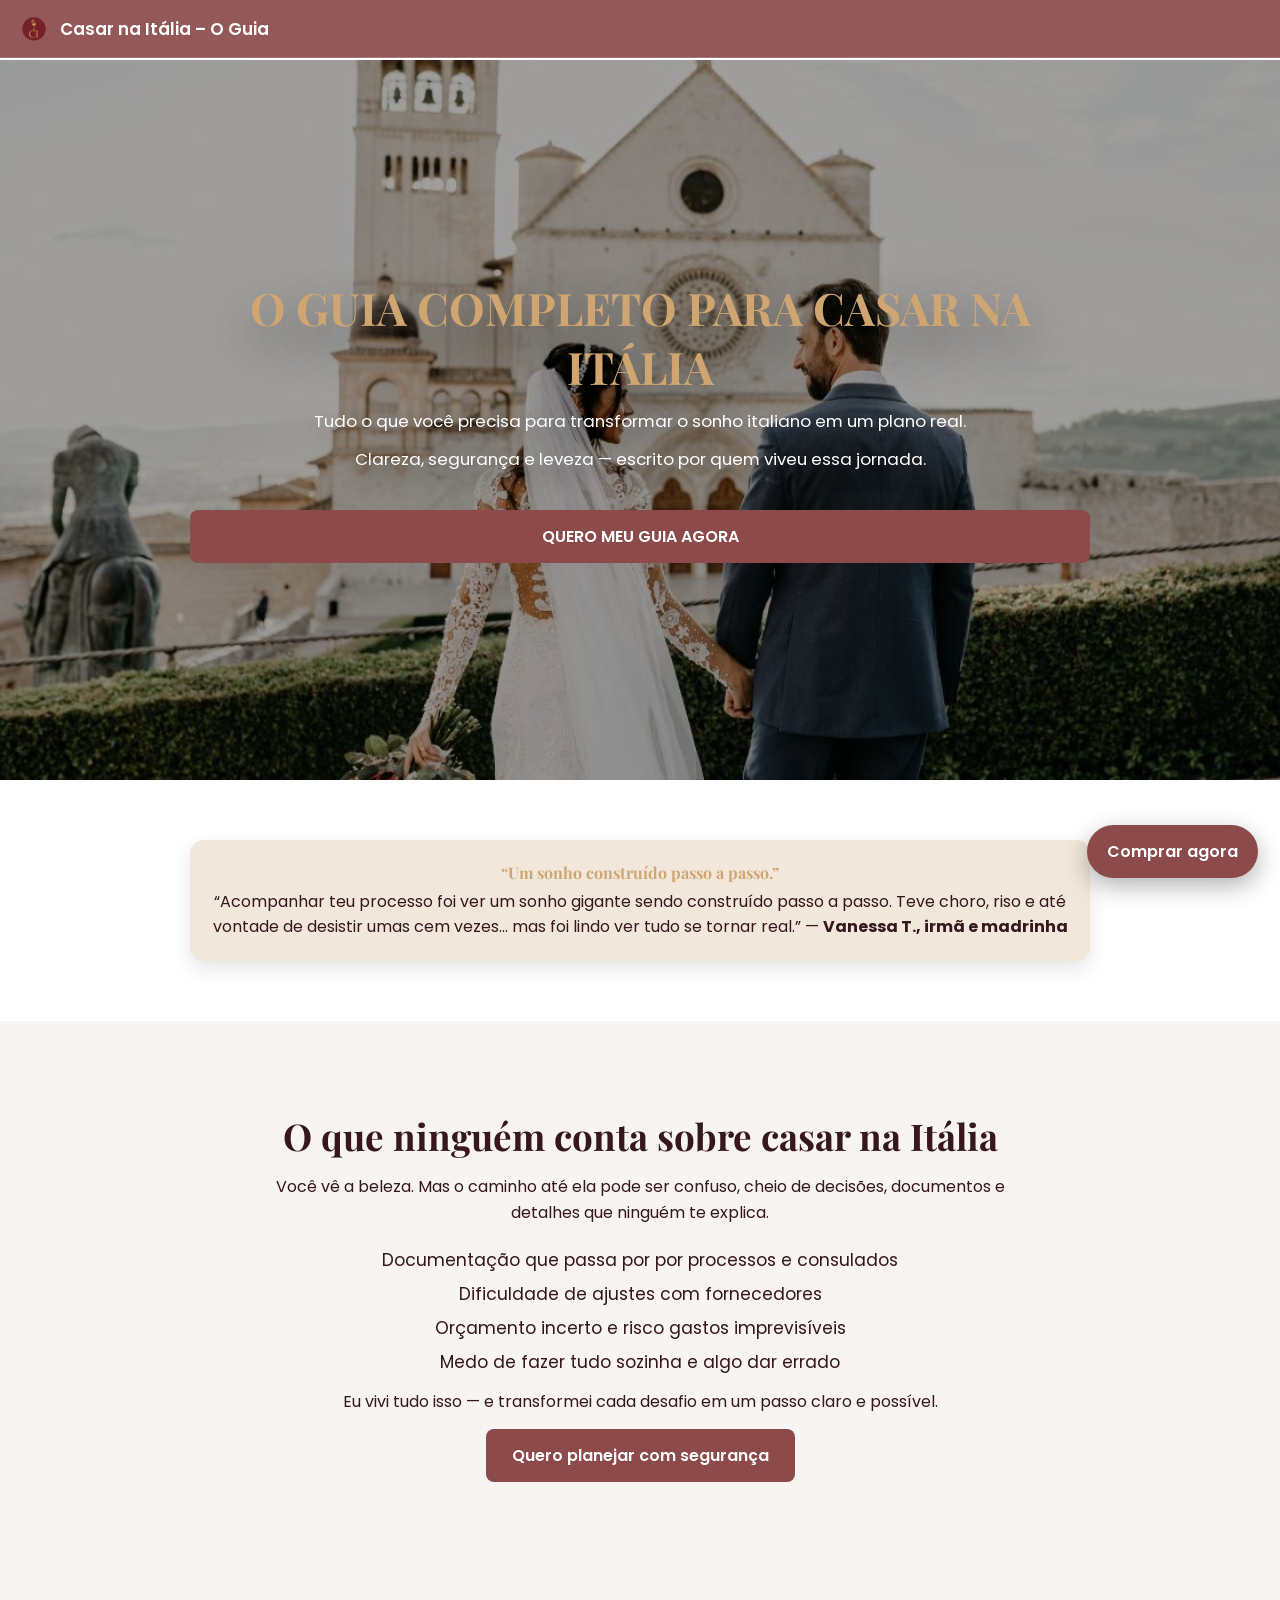
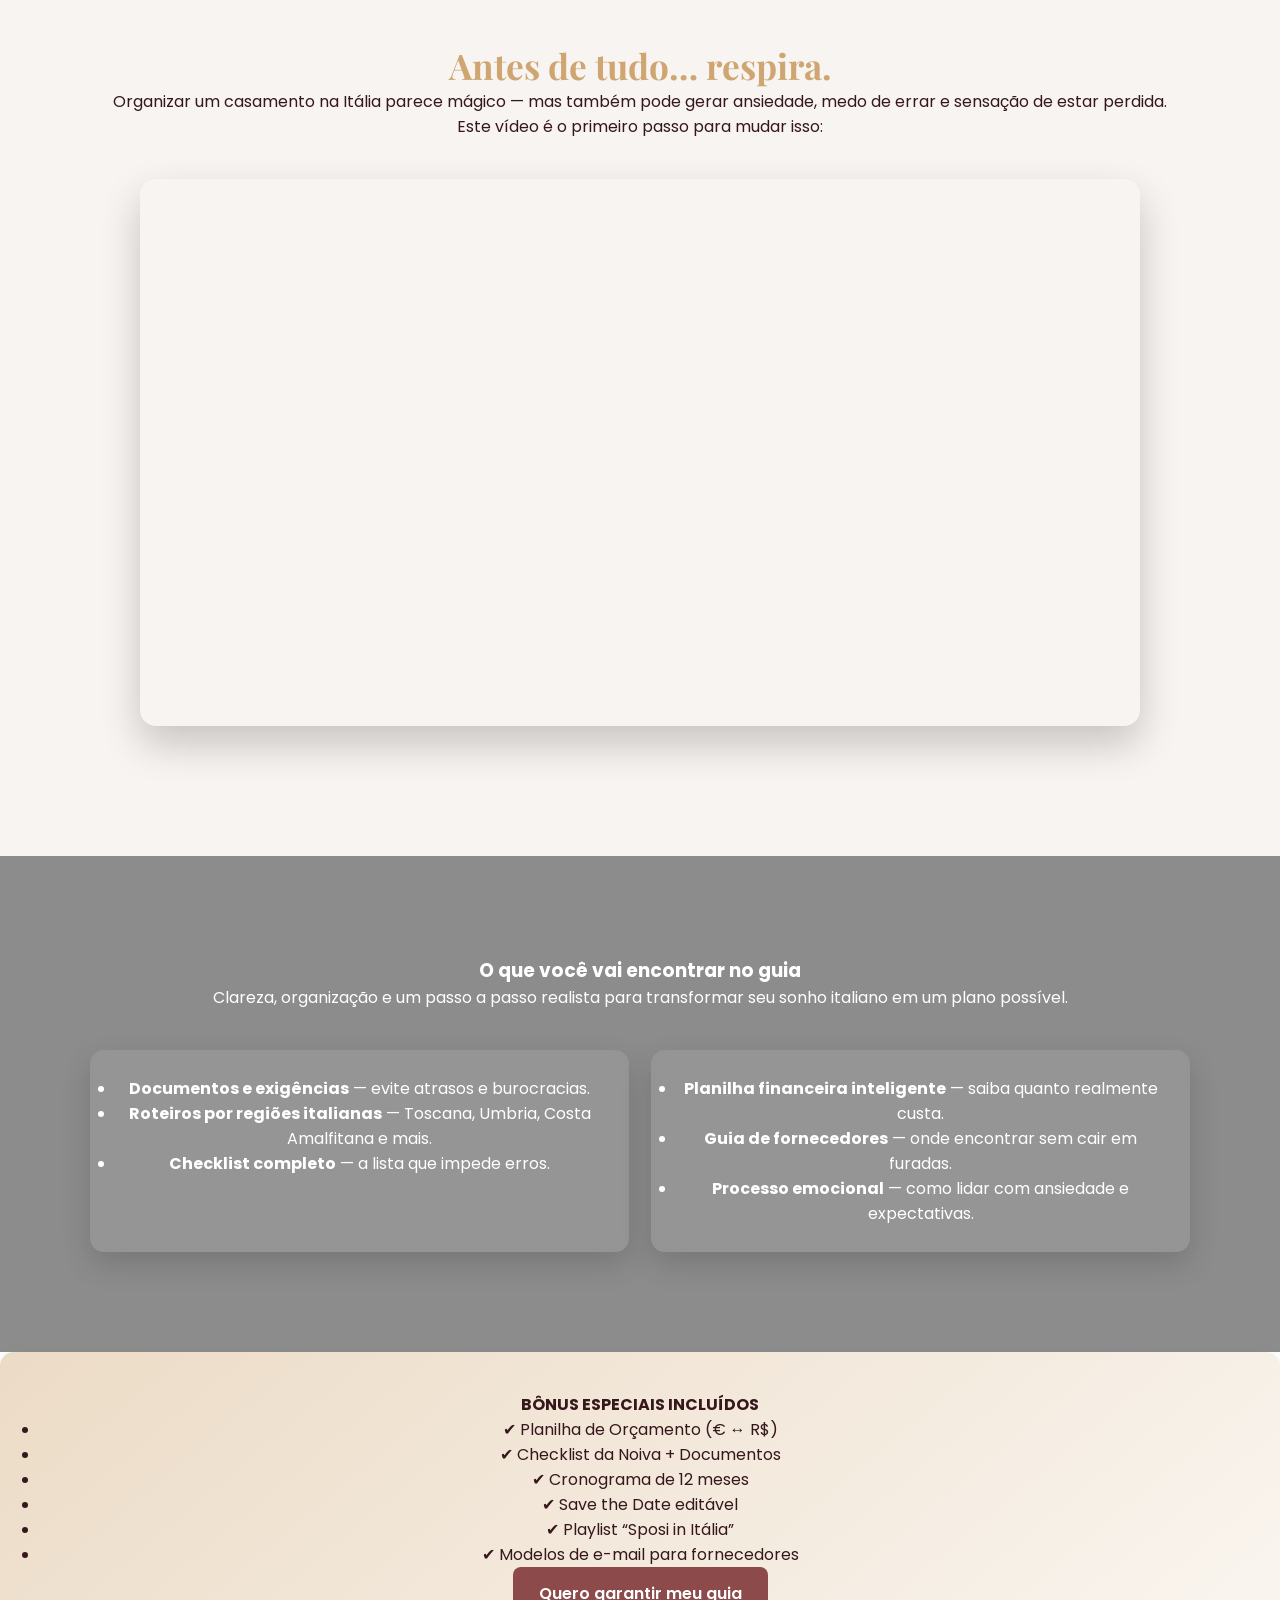
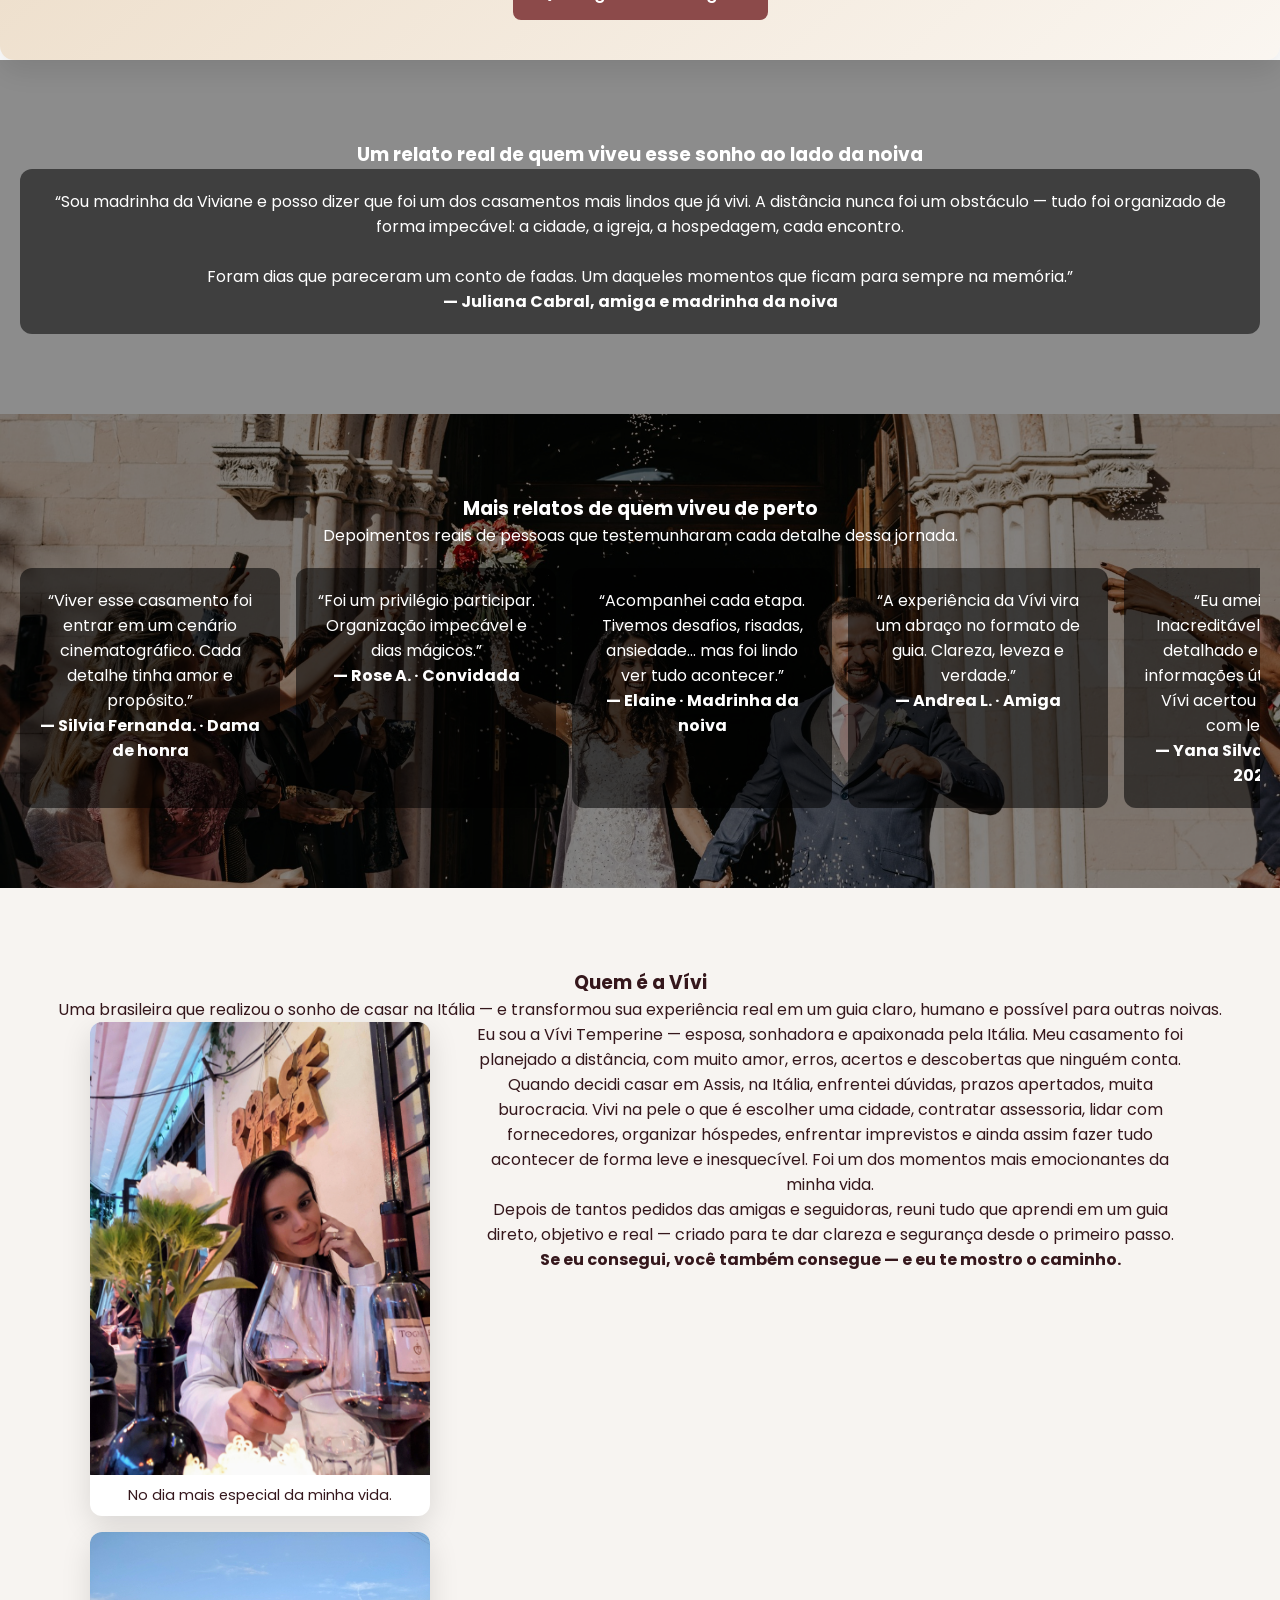
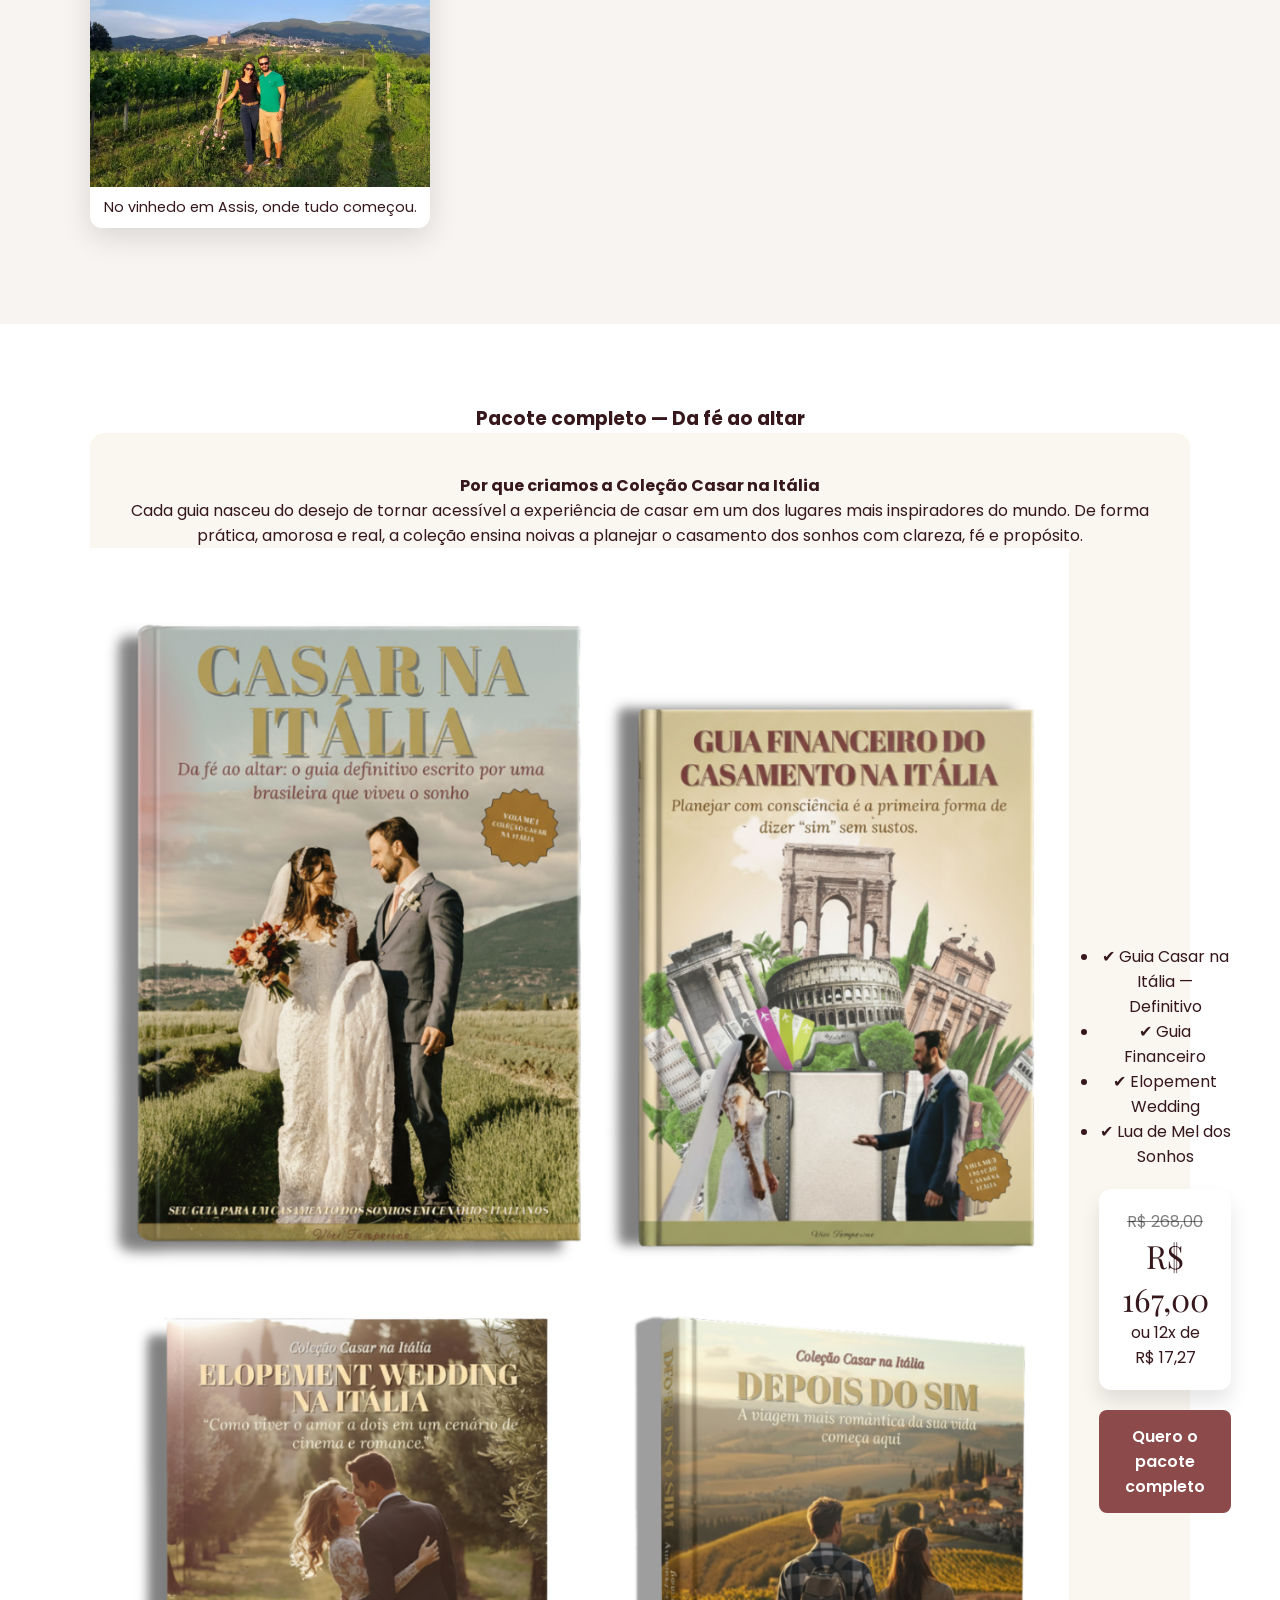
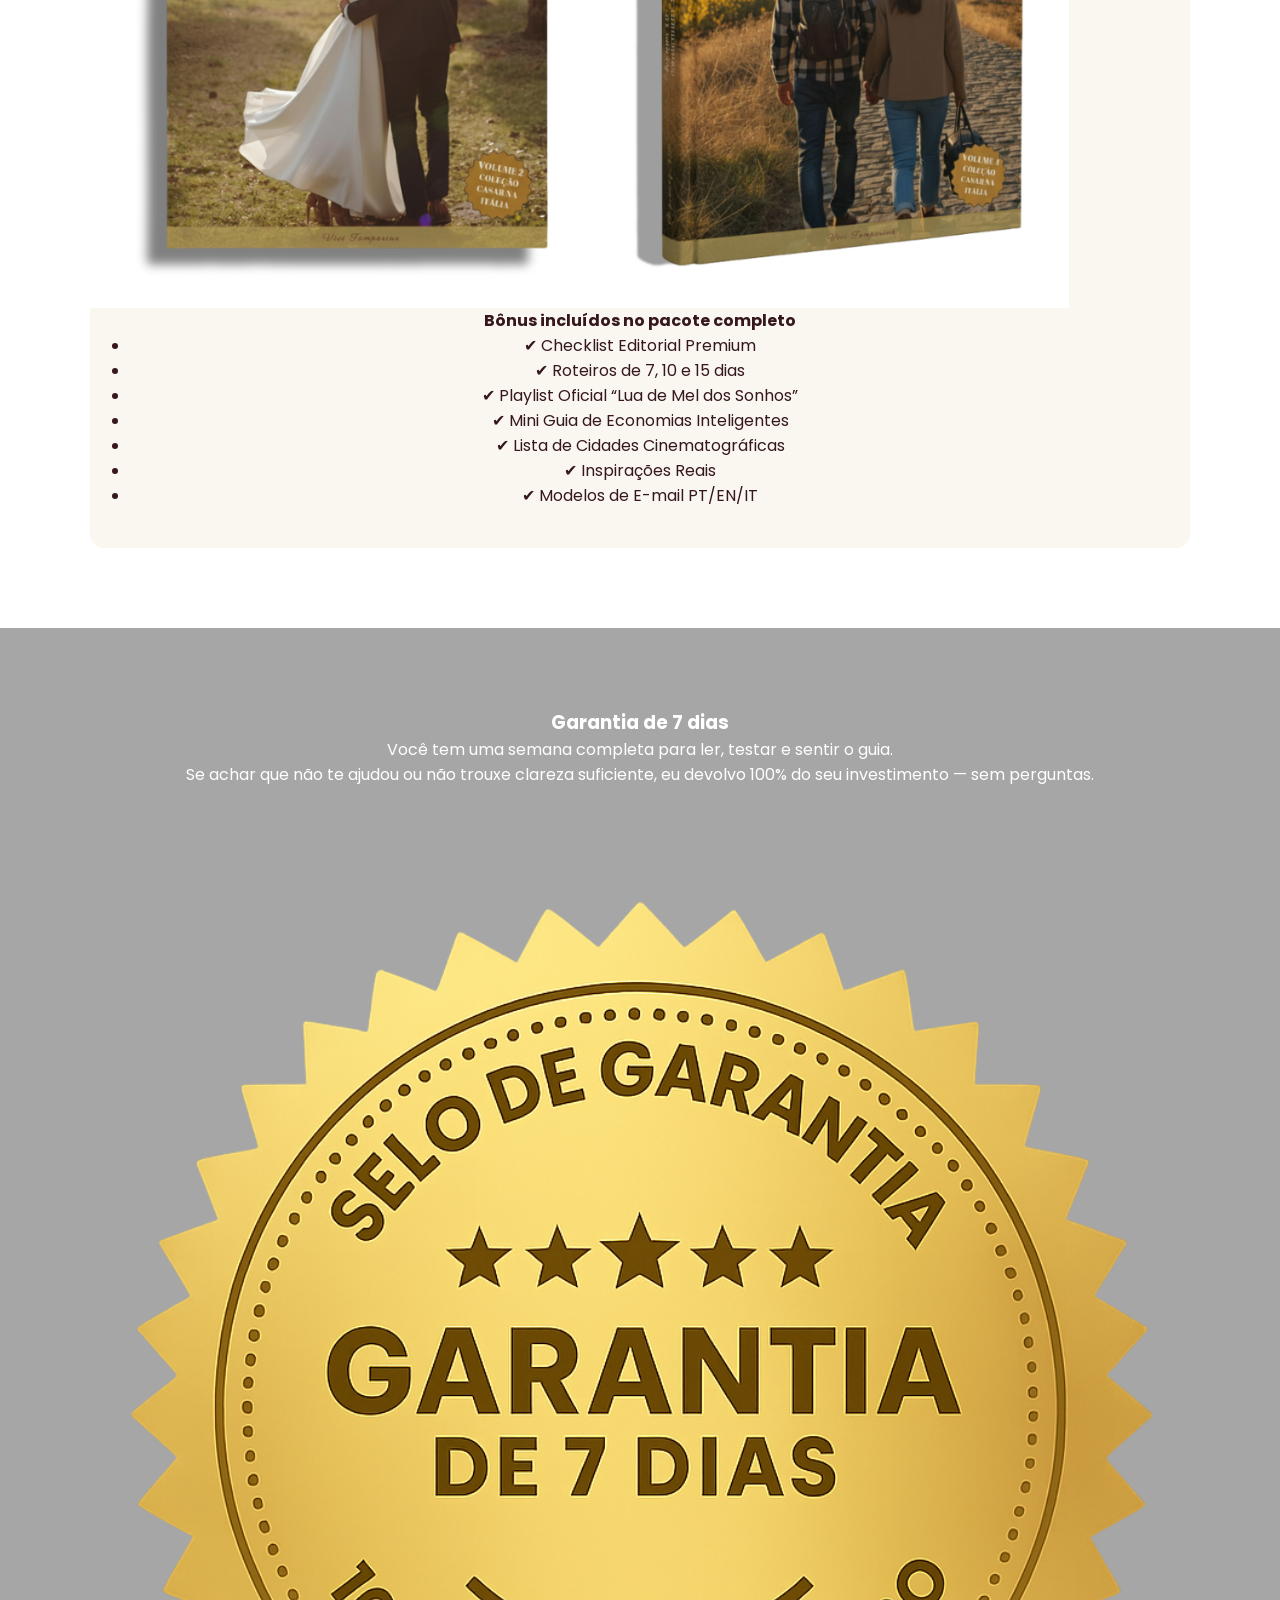
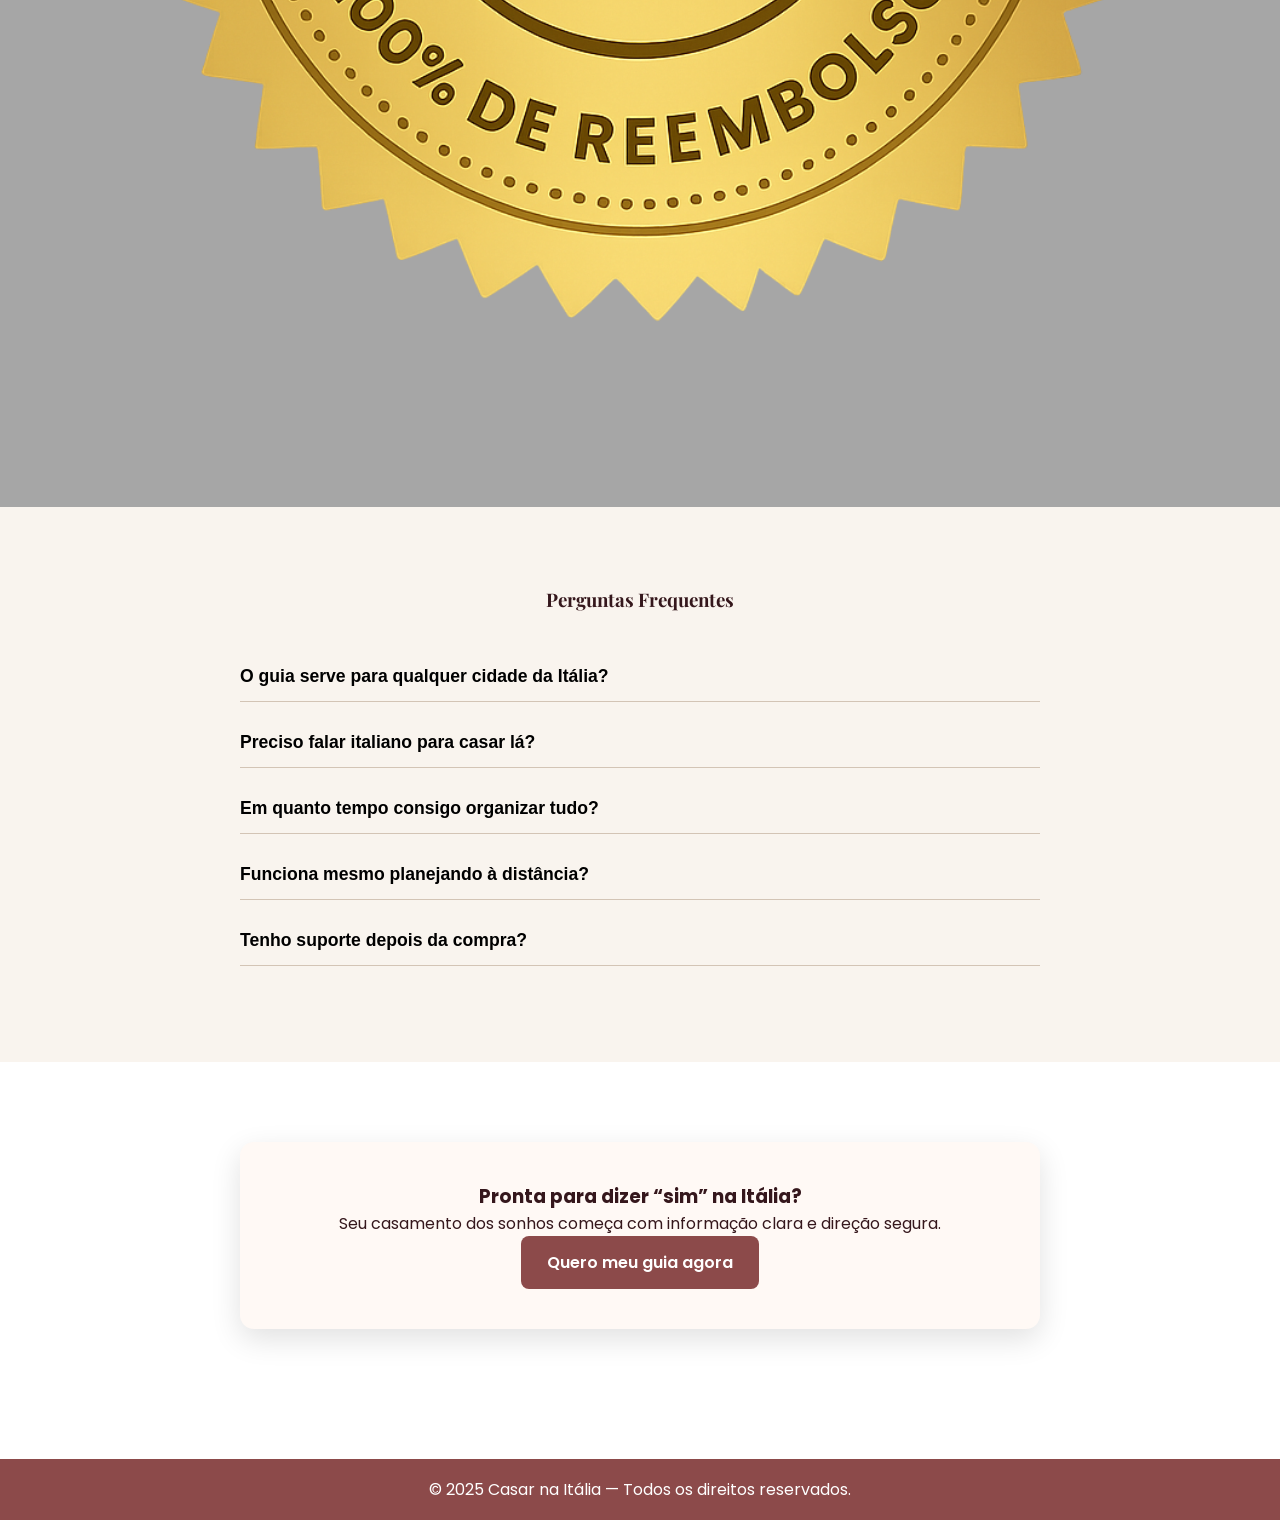
==== index.html @ 6513eaa1 "Update index.html" ====
<!DOCTYPE html>
<html lang="pt-BR">
<head>
  <meta charset="UTF-8" />
  <meta name="viewport" content="width=device-width, initial-scale=1.0" />

  <title>Casar na Itália — O Guia Real Que Te Mostra Cada Passo</title>

  <meta name="description" content="Planeje seu casamento na Itália com clareza, segurança e a experiência real de quem viveu cada etapa — documentos, fornecedores, prazos e decisões sem estresse.">
  <meta name="keywords" content="casar na Itália, casamento na Itália, destination wedding Itália, guia casamento Itália, noivas Itália, casar fora do Brasil, Assis, Toscana">
  <meta name="author" content="Vívi Temperine">
  <meta name="robots" content="index, follow">

  <!-- FAVICON -->
  <link rel="icon" type="image/png" href="images/favicon.png" />

  <!-- FONTS -->
  <link rel="preconnect" href="https://fonts.googleapis.com" />
  <link rel="preconnect" href="https://fonts.gstatic.com" crossorigin />
  <link href="https://fonts.googleapis.com/css2?family=Poppins:wght@300;400;500;600&family=Playfair+Display:wght@400;600&display=swap" rel="stylesheet" />

  <!-- SEO / SOCIAL -->
  <meta property="og:title" content="Casar na Itália — O Guia Real Que Te Mostra Cada Passo">
  <meta property="og:description" content="O passo a passo verdadeiro para realizar seu casamento na Itália — de forma leve, clara e segura.">
  <meta property="og:image" content="https://casenaitalia.github.io/casar-na-italia/images/og-image.jpg">
  <meta property="og:type" content="website">
  <meta property="og:url" content="https://casenaitalia.github.io/casar-na-italia/">

  <meta name="twitter:card" content="summary_large_image">
  <meta name="twitter:title" content="Casar na Itália — O Guia Real Que Te Mostra Cada Passo">
  <meta name="twitter:description" content="Transforme seu sonho italiano em plano real com clareza e segurança.">
  <meta name="twitter:image" content="https://casenaitalia.github.io/casar-na-italia/images/og-image.jpg">

  <!-- CSS FINAL -->
  <link rel="stylesheet" href="style.css" />
</head>

<body>

<!-- 🔥 TOPO -->
<header id="topbar">
  <div class="left">
    <img src="images/favicon.png" alt="Logo">
    <span class="title">Casar na Itália – O Guia</span>
  </div>
</header>

<div class="spacer-top"></div>

<!-- 🔥 HERO -->
<section class="hero" style="background-image: url('images/og-image.jpg');">
  <div class="hero-content">
    <h1>O GUIA COMPLETO PARA CASAR NA ITÁLIA</h1>
    <p class="hero-sub">Tudo o que você precisa para transformar o sonho italiano em um plano real.</p>
    <p class="hero-sub2">Clareza, segurança e leveza — escrito por quem viveu essa jornada.</p>
    <a href="#oferta" class="btn hero-btn">QUERO MEU GUIA AGORA</a>
  </div>
</section>

<!-- 🔥 DEPOIMENTO CURTO VANESSA -->
<section class="social-proof">
  <div class="sp-grid">
    <div class="sp-item">
      <h4>“Um sonho construído passo a passo.”</h4>
      <p>“Acompanhar teu processo foi ver um sonho gigante sendo construído passo a passo. Teve choro, riso e até vontade de desistir umas cem vezes… mas foi lindo ver tudo se tornar real.” — <strong>Vanessa T., irmã e madrinha</strong></p>
    </div>
  </div>
</section>

<!-- 🔥 DOR & SOLUÇÃO -->
<section class="truths-section solid">
  <div class="truths-inner">
    <h3>O que ninguém conta sobre casar na Itália</h3>

    <p class="truths-lead">
      Você vê a beleza. Mas o caminho até ela pode ser confuso, cheio de decisões, documentos e detalhes que ninguém te explica.
    </p>

    <ul class="truths-list">
      <li>Documentação que passa por por processos e consulados</li>
      <li>Dificuldade de ajustes com fornecedores</li>
      <li>Orçamento incerto e risco gastos imprevisíveis</li>
      <li>Medo de fazer tudo sozinha e algo dar errado</li>
    </ul>

    <p class="truths-lead">
      Eu vivi tudo isso — e transformei cada desafio em um passo claro e possível.
    </p>

    <a href="https://chk.eduzz.com/7WXQ2NG49A" class="btn">Quero planejar com segurança</a>
  </div>
</section>

<!-- 🔥 VÍDEO -->
<section class="video-section">
  <div class="video-inner">
    <h2 class="video-title">Antes de tudo… respira.</h2>
    <p class="video-lead">Organizar um casamento na Itália parece mágico — mas também pode gerar ansiedade, medo de errar e sensação de estar perdida.</p>
    <p class="video-lead">Este vídeo é o primeiro passo para mudar isso:</p>

    <div class="video-block">
      <iframe src="https://www.youtube.com/embed/UVlCHu1g1xE"
              title="Vídeo — Casar na Itália"
              frameborder="0"
              allow="accelerometer; autoplay; clipboard-write; encrypted-media; gyroscope; picture-in-picture; web-share"
              allowfullscreen></iframe>
    </div>
  </div>
</section>

<!-- 🔥 O QUE VOCÊ VAI ENCONTRAR -->
<section class="content-section">
  <div class="content-inner">
    <h3>O que você vai encontrar no guia</h3>
    <p class="sub">Clareza, organização e um passo a passo realista para transformar seu sonho italiano em um plano possível.</p>

    <div class="content-grid">
      <div class="content-card">
        <ul class="content-list">
          <li><strong>Documentos e exigências</strong> — evite atrasos e burocracias.</li>
          <li><strong>Roteiros por regiões italianas</strong> — Toscana, Umbria, Costa Amalfitana e mais.</li>
          <li><strong>Checklist completo</strong> — a lista que impede erros.</li>
        </ul>
      </div>

      <div class="content-card">
        <ul class="content-list">
          <li><strong>Planilha financeira inteligente</strong> — saiba quanto realmente custa.</li>
          <li><strong>Guia de fornecedores</strong> — onde encontrar sem cair em furadas.</li>
          <li><strong>Processo emocional</strong> — como lidar com ansiedade e expectativas.</li>
        </ul>
      </div>
    </div>
  </div>
</section>

<!-- 🔥 BÔNUS (GUIA INDIVIDUAL) -->
<section class="authority-section">
  <div class="bonus-card">
    <h4>BÔNUS ESPECIAIS INCLUÍDOS</h4>
    <ul class="bonus-list">
      <li>✔ Planilha de Orçamento (€ ↔ R$)</li>
      <li>✔ Checklist da Noiva + Documentos</li>
      <li>✔ Cronograma de 12 meses</li>
      <li>✔ Save the Date editável</li>
      <li>✔ Playlist “Sposi in Itália”</li>
      <li>✔ Modelos de e-mail para fornecedores</li>
    </ul>
    <a href="https://chk.eduzz.com/7WXQ2NG49A" class="btn">Quero garantir meu guia</a>
  </div>
</section>

<!-- 🔥 DEPOIMENTO LONGO — JULIANA -->
<section class="testimonials" style="background-image: url('images/I84A9475.jpg');">
  <h3>Um relato real de quem viveu esse sonho ao lado da noiva</h3>

  <div class="testimonial-card long">
    <p>
      “Sou madrinha da Viviane e posso dizer que foi um dos casamentos mais lindos que já vivi.  
      A distância nunca foi um obstáculo — tudo foi organizado de forma impecável: a cidade, a igreja, a hospedagem, cada encontro.
      <br><br>
      Foram dias que pareceram um conto de fadas. Um daqueles momentos que ficam para sempre na memória.”
    </p>
    <strong>— Juliana Cabral, amiga e madrinha da noiva</strong>
  </div>
</section>
<!-- 🔥 CARROSSEL DE DEPOIMENTOS -->
<section class="testimonials solid-bg">
  <h3>Mais relatos de quem viveu de perto</h3>
  <p class="sub">Depoimentos reais de pessoas que testemunharam cada detalhe dessa jornada.</p>

  <div class="testimonials-scroll">

    <div class="testimonial-card">
      “Viver esse casamento foi entrar em um cenário cinematográfico.  
      Cada detalhe tinha amor e propósito.”
      <br><strong>— Silvia Fernanda. · Dama de honra</strong>
    </div>

    <div class="testimonial-card">
      “Foi um privilégio participar. Organização impecável e dias mágicos.”
      <br><strong>— Rose A. · Convidada</strong>
    </div>

    <div class="testimonial-card">
      “Acompanhei cada etapa. Tivemos desafios, risadas, ansiedade…  
      mas foi lindo ver tudo acontecer.”
      <br><strong>— Elaine · Madrinha da noiva</strong>
    </div>

    <div class="testimonial-card">
      “A experiência da Vívi vira um abraço no formato de guia.  
      Clareza, leveza e verdade.”
      <br><strong>— Andrea L. · Amiga</strong>
    </div>
    
<div class="testimonial-card">
      “Eu amei o guia. Inacreditável como ele é detalhado e repleto de informações úteis as noivas. Vívi acertou em cheio e com leveza”
      <br><strong>— Yana Silva. · Noiva de 2026</strong>
    </div>
  </div>
</section>


<!-- 🔥 QUEM É A VÍVI -->
<section class="vivi-section section-light">
  <h3>Quem é a Vívi</h3>
  <p class="sub">
    Uma brasileira que realizou o sonho de casar na Itália — e transformou sua experiência real em um guia claro, humano e possível para outras noivas.
  </p>

  <div class="vivi-flex">

    <div class="vivi-photos">
      <div class="photo-big">
        <img src="images/20190517_201752_Original.jpg" alt="Vívi no casamento na Itália" />
        <span>No dia mais especial da minha vida.</span>
      </div>

      <div class="photo-small">
        <img src="images/IMG_20180605_193201427.jpg" alt="Vinhedo em Assis" />
        <span>No vinhedo em Assis, onde tudo começou.</span>
      </div>
    </div>

    <div class="vivi-text">
      <p>
        Eu sou a Vívi Temperine — esposa, sonhadora e apaixonada pela Itália.
        Meu casamento foi planejado a distância, com muito amor, erros, acertos
        e descobertas que ninguém conta.
      </p>

      <p>
        Quando decidi casar em Assis, na Itália, enfrentei dúvidas, prazos apertados, muita burocracia. Vivi na pele o que é escolher uma cidade, contratar assessoria, lidar com fornecedores,
        organizar hóspedes, enfrentar imprevistos e ainda assim fazer tudo acontecer de forma leve e inesquecível. Foi um dos momentos mais emocionantes da minha vida.
      </p>

      <p>
        Depois de tantos pedidos das amigas e seguidoras, reuni tudo que aprendi em um guia
        direto, objetivo e real — criado para te dar clareza e segurança desde o primeiro passo.
      </p>

      <p><strong>Se eu consegui, você também consegue — e eu te mostro o caminho.</strong></p>
    </div>
  </div>
</section>


<!-- 🔥 PACOTE COMPLETO -->
<section class="package-section" id="oferta">
  <h3>Pacote completo — Da fé ao altar</h3>

  <div class="package-box">
    <div class="package-origin">
      <h4>Por que criamos a Coleção Casar na Itália</h4>
      <p>
        Cada guia nasceu do desejo de tornar acessível a experiência de casar em um dos lugares mais inspiradores do mundo.
        De forma prática, amorosa e real, a coleção ensina noivas a planejar o casamento dos sonhos com clareza, fé e propósito.
      </p>
    </div>

    <div class="package-flex">
      <img src="images/pacote-ebooks.png" alt="Pacote completo Casar na Itália" class="package-img" />

      <div class="package-info">
        <ul>
          <li>✔ Guia Casar na Itália — Definitivo</li>
          <li>✔ Guia Financeiro</li>
          <li>✔ Elopement Wedding</li>
          <li>✔ Lua de Mel dos Sonhos</li>
        </ul>

        <div class="package-price-block">
          <p class="price price-old">R$ 268,00</p>
          <p class="price price-highlight">R$ 167,00</p>
          <p class="price price-installment">ou 12x de R$ 17,27</p>
        </div>

        <a href="https://chk.eduzz.com/8WPA3G7YWP" class="btn package-btn">
          Quero o pacote completo
        </a>
      </div>
    </div>

    <div class="package-bonus-block">
      <h4>Bônus incluídos no pacote completo</h4>
      <ul class="package-bonus-list">
        <li>✔ Checklist Editorial Premium</li>
        <li>✔ Roteiros de 7, 10 e 15 dias</li>
        <li>✔ Playlist Oficial “Lua de Mel dos Sonhos”</li>
        <li>✔ Mini Guia de Economias Inteligentes</li>
        <li>✔ Lista de Cidades Cinematográficas</li>
        <li>✔ Inspirações Reais</li>
        <li>✔ Modelos de E-mail PT/EN/IT</li>
      </ul>
    </div>
  </div>
</section>


<!-- 🔥 GARANTIA -->
<section class="garantia" style="background-image: url('images/I84A9482.jpg');">
  <div class="garantia-inner">

    <div class="garantia-copy">
      <h3>Garantia de 7 dias</h3>
      <p class="garantia-lead">Você tem uma semana completa para ler, testar e sentir o guia.</p>
      <p>Se achar que não te ajudou ou não trouxe clareza suficiente, eu devolvo 100% do seu investimento — sem perguntas.</p>
    </div>

    <div class="garantia-selo">
      <img src="images/selo-garantia.png" alt="Selo garantia 7 dias" />
    </div>

  </div>
</section>


<!-- 🔥 FAQ -->
<section class="faq-section">
  <h3 class="faq-title">Perguntas Frequentes</h3>

  <div class="faq-item">
    <button class="faq-question">O guia serve para qualquer cidade da Itália?</button>
    <div class="faq-answer"><p>Sim! O passo a passo vale para qualquer região italiana.</p></div>
  </div>

  <div class="faq-item">
    <button class="faq-question">Preciso falar italiano para casar lá?</button>
    <div class="faq-answer"><p>Não. O guia mostra exatamente o que fazer mesmo sem dominar o idioma.</p></div>
  </div>

  <div class="faq-item">
    <button class="faq-question">Em quanto tempo consigo organizar tudo?</button>
    <div class="faq-answer"><p>De 3 a 12 meses — depende apenas dos seus documentos.</p></div>
  </div>

  <div class="faq-item">
    <button class="faq-question">Funciona mesmo planejando à distância?</button>
    <div class="faq-answer"><p>Sim! O guia existe justamente para tornar isso possível e seguro.</p></div>
  </div>

  <div class="faq-item">
    <button class="faq-question">Tenho suporte depois da compra?</button>
    <div class="faq-answer"><p>Sim — você recebe um canal direto para dúvidas essenciais.</p></div>
  </div>
</section>

<script>
document.querySelectorAll(".faq-question").forEach(btn => {
  btn.addEventListener("click", () => {
    btn.classList.toggle("active");
    let box = btn.nextElementSibling;
    box.style.maxHeight = box.style.maxHeight ? null : box.scrollHeight + "px";
  });
});
</script>


<!-- 🔥 CTA FINAL -->
<section class="closing">
  <div class="closing-card">
    <h3 class="closing-lead">Pronta para dizer “sim” na Itália?</h3>
    <p class="closing-text">Seu casamento dos sonhos começa com informação clara e direção segura.</p>

    <a href="https://chk.eduzz.com/7WXQ2NG49A" class="btn">
      Quero meu guia agora
    </a>
  </div>
</section>


<!-- 🔥 BOTÃO FLUTUANTE -->
<a href="https://chk.eduzz.com/7WXQ2NG49A" class="floating-btn">
  Comprar agora
</a>

<!-- 🔥 RODAPÉ -->
<footer>
  © 2025 Casar na Itália — Todos os direitos reservados.
</footer>

</body>
</html>
---- style.css ----
/* ----------------------------------------------------
   FONTES E BASE
---------------------------------------------------- */
* {
  margin: 0;
  padding: 0;
  box-sizing: border-box;
}

body {
  font-family: 'Poppins', sans-serif;
  background: #fff;
  color: #35171C;
  overflow-x: hidden;
}

img {
  width: 100%;
  display: block;
}

/* Paleta */
:root {
  --gold: #CFA671;
  --marsala: #8C4A4A;
  --cream: #F7F4F1;
}

/* ----------------------------------------------------
   HEADER FIXO
---------------------------------------------------- */
#topbar {
  position: fixed;
  top: 0;
  left: 0;
  right: 0;
  height: 58px;
  background: rgba(140, 74, 74, 0.92);
  backdrop-filter: blur(6px);
  border-bottom: 1px solid rgba(255,255,255,0.2);
  display: flex;
  align-items: center;
  padding: 0 18px;
  z-index: 999;
}

#topbar .left {
  display: flex;
  align-items: center;
  gap: 10px;
}

#topbar .left img {
  width: 32px;
  height: 32px;
  border-radius: 6px;
}

#topbar .title {
  font-size: 1.05rem;
  font-weight: 600;
  color: #fff;
}

.spacer-top {
  height: 60px;
}

/* ----------------------------------------------------
   HERO
---------------------------------------------------- */
.hero {
  background-image: url('images/og-image.jpg');
  background-size: cover;
  background-position: center 40%;
  min-height: 80vh;
  display: flex;
  align-items: center;
  justify-content: center;
  padding: 0 20px;
  position: relative;
  text-align: center;
}

.hero::before {
  content: "";
  position: absolute;
  inset: 0;
  background: rgba(0,0,0,0.35);
}

.hero-content {
  position: relative;
  color: #fff;
  max-width: 900px;
  display: flex;
  flex-direction: column;
  gap: 12px;
}

.hero h1 {
  font-family: 'Playfair Display', serif;
  font-size: 2.8rem;
  text-transform: uppercase;
  color: var(--gold);
  text-shadow: 0 20px 45px rgba(0,0,0,0.5);
}

.hero-sub,
.hero-sub2 {
  font-size: 1.05rem;
  max-width: 700px;
  margin: 0 auto;
  text-shadow: 0 10px 25px rgba(0,0,0,0.4);
}

.hero-btn {
  margin-top: 26px;
}

/* BOTÕES */
.btn {
  background: var(--marsala);
  padding: 14px 26px;
  border-radius: 8px;
  color: #fff;
  font-weight: 600;
  text-decoration: none;
  transition: 0.25s;
  display: inline-flex;
  justify-content: center;
}

.btn:hover {
  background: #642e2e;
}

/* ----------------------------------------------------
   SOCIAL PROOF
---------------------------------------------------- */
.social-proof {
  padding: 60px 20px;
}

.sp-grid {
  max-width: 900px;
  margin: 0 auto;
}

.sp-item {
  background: #f1e7da;
  border-radius: 14px;
  text-align: center;
  padding: 22px;
  box-shadow: 0 8px 20px rgba(0,0,0,0.1);
}

.sp-item h4 {
  font-family: 'Playfair Display', serif;
  color: var(--gold);
  margin-bottom: 6px;
}

/* ----------------------------------------------------
   O QUE NINGUÉM CONTA — FUNDO SÓLIDO
---------------------------------------------------- */
.truths-section {
  background: var(--cream);
  padding: 90px 20px;
  text-align: center;
}

.truths-section h3 {
  font-family: 'Playfair Display', serif;
  font-size: 2.3rem;
  color: #35171C;
}

.truths-lead {
  max-width: 760px;
  margin: 14px auto;
  line-height: 1.6;
}

.truths-list {
  list-style: none;
  margin-top: 22px;
}

.truths-list li {
  font-size: 1.08rem;
  margin: 8px 0;
  color: #35171C;
}

/* ----------------------------------------------------
   VÍDEO
---------------------------------------------------- */
.video-section {
  background: var(--cream);
  padding: 70px 20px 90px;
  text-align: center;
}

.video-title {
  font-family: 'Playfair Display', serif;
  color: var(--gold);
  font-size: 2.2rem;
}

.video-block {
  max-width: 1000px;
  margin: 40px auto;
  border-radius: 16px;
  overflow: hidden;
  box-shadow: 0 18px 40px rgba(0,0,0,0.2);
}

.video-block iframe {
  width: 100%;
  height: 60vh;
  min-height: 300px;
}

/* ----------------------------------------------------
   O QUE VOCÊ VAI ENCONTRAR
---------------------------------------------------- */
.content-section {
  background: url('images/I84A9497.jpg') center/cover no-repeat;
  padding: 100px 20px;
  color: #fff;
  text-align: center;
  position: relative;
}

.content-section::before {
  content: "";
  position: absolute;
  inset: 0;
  background: rgba(0,0,0,0.45);
}

.content-inner {
  position: relative;
  max-width: 1100px;
  margin: 0 auto;
}

.content-header h3 {
  color: var(--gold);
  font-family: 'Playfair Display', serif;
  font-size: 2.2rem;
}

.content-grid {
  margin-top: 40px;
  display: grid;
  gap: 22px;
  grid-template-columns: repeat(auto-fit, minmax(300px, 1fr));
}

.content-card {
  background: rgba(255,255,255,0.08);
  padding: 26px;
  border-radius: 14px;
  backdrop-filter: blur(4px);
  box-shadow: 0 12px 30px rgba(0,0,0,0.15);
}

.check-icon {
  color: var(--gold);
  font-weight: 800;
}

/* ----------------------------------------------------
   BÔNUS
---------------------------------------------------- */
.bonus-card {
  background: linear-gradient(140deg, rgba(207,166,113,0.4), rgba(207,166,113,0.1));
  padding: 40px;
  text-align: center;
  border-radius: 14px;
  box-shadow: 0 12px 30px rgba(0,0,0,0.1);
}

.bonus-heading {
  background: var(--gold);
  color: #fff;
  padding: 10px 16px;
  border-radius: 8px;
  margin-bottom: 20px;
}

/* ----------------------------------------------------
   DEPOIMENTO LONGO
---------------------------------------------------- */
.testimonials {
  background: url('images/I84A9114.jpg') center/cover no-repeat;
  padding: 80px 20px;
  text-align: center;
  color: #fff;
  position: relative;
}

.testimonials::before {
  content: "";
  position: absolute;
  inset: 0;
  background: rgba(0,0,0,0.45);
}

.testimonials > * {
  position: relative;
  z-index: 2;
}

.testimonials-scroll {
  display: flex;
  gap: 16px;
  overflow-x: auto;
  scroll-snap-type: x mandatory;
  padding-top: 20px;
}

.testimonial-card {
  flex: 0 0 260px;
  background: rgba(0,0,0,0.55);
  padding: 20px;
  border-radius: 12px;
  color: #fff;
  scroll-snap-align: start;
}

/* ----------------------------------------------------
   QUEM É A VIVI
---------------------------------------------------- */
.vivi-section {
  padding: 80px 20px;
  text-align: center;
  background: var(--cream);
}

.vivi-flex {
  display: flex;
  flex-direction: column;
  gap: 30px;
  max-width: 1100px;
  margin: 0 auto;
}

.vivi-photos {
  max-width: 340px;
  margin: 0 auto;
}

.photo-big,
.photo-small {
  background: white;
  border-radius: 12px;
  overflow: hidden;
  box-shadow: 0 10px 30px rgba(0,0,0,0.12);
  margin-bottom: 16px;
}

.photo-big span,
.photo-small span {
  padding: 10px;
  font-size: 0.9rem;
  display: block;
}

/* Desktop */
@media (min-width: 900px) {
  .vivi-flex {
    flex-direction: row;
    align-items: flex-start;
    gap: 40px;
  }
}

/* ----------------------------------------------------
   PACOTE COMPLETO
---------------------------------------------------- */
.package-section {
  padding: 80px 20px;
  text-align: center;
}

.package-box {
  max-width: 1100px;
  margin: 0 auto;
  background: rgba(207,166,113,0.1);
  border-radius: 14px;
  padding: 40px;
}

.package-flex {
  display: flex;
  flex-direction: column;
  gap: 30px;
}

@media (min-width: 900px) {
  .package-flex {
    flex-direction: row;
    align-items: center;
    justify-content: center;
  }
}

.package-price-block {
  background: #fff;
  padding: 20px;
  border-radius: 12px;
  box-shadow: 0 12px 20px rgba(0,0,0,0.1);
  margin: 20px 0;
}

.price-old {
  text-decoration: line-through;
  color: rgba(0,0,0,0.5);
}

.price-highlight {
  font-size: 2rem;
  font-family: 'Playfair Display', serif;
}

/* ----------------------------------------------------
   GARANTIA
---------------------------------------------------- */
.garantia {
  background: url('images/I84A9482.jpg') center/cover no-repeat;
  padding: 80px 20px;
  text-align: center;
  color: #fff;
  position: relative;
}

.garantia::before {
  content: "";
  position: absolute;
  inset: 0;
  background: rgba(0,0,0,0.35);
}

.garantia-inner {
  position: relative;
  z-index: 2;
}

/* ----------------------------------------------------
   FAQ
---------------------------------------------------- */
.faq-section {
  padding: 80px 20px;
  background: #F9F4EE;
}

.faq-title {
  text-align: center;
  font-family: 'Playfair Display', serif;
  margin-bottom: 40px;
}

.faq-item {
  max-width: 800px;
  margin: 0 auto 16px;
  border-bottom: 1px solid #d3c4b5;
}

.faq-question {
  width: 100%;
  background: none;
  border: none;
  padding: 14px 0;
  font-size: 1.1rem;
  font-weight: 600;
  text-align: left;
  cursor: pointer;
}

.faq-answer {
  max-height: 0;
  overflow: hidden;
  transition: 0.3s;
  padding-right: 10px;
}

/* ----------------------------------------------------
   CTA FINAL
---------------------------------------------------- */
.closing {
  background: #fff;
  padding: 80px 20px;
}

.closing-card {
  max-width: 800px;
  margin: 0 auto;
  background: #fff9f5;
  border-radius: 14px;
  padding: 40px;
  box-shadow: 0 10px 30px rgba(0,0,0,0.12);
  text-align: center;
}

/* ----------------------------------------------------
   BOTÃO FLUTUANTE
---------------------------------------------------- */
.floating-btn {
  position: fixed;
  bottom: 22px;
  right: 22px;
  background: var(--marsala);
  padding: 14px 20px;
  border-radius: 40px;
  color: #fff;
  font-weight: 600;
  text-decoration: none;
  box-shadow: 0 8px 25px rgba(0,0,0,0.3);
  z-index: 999;
}

/* ----------------------------------------------------
   FOOTER
---------------------------------------------------- */
footer {
  background: var(--marsala);
  color: #fff;
  text-align: center;
  padding: 18px;
  margin-top: 50px;
}
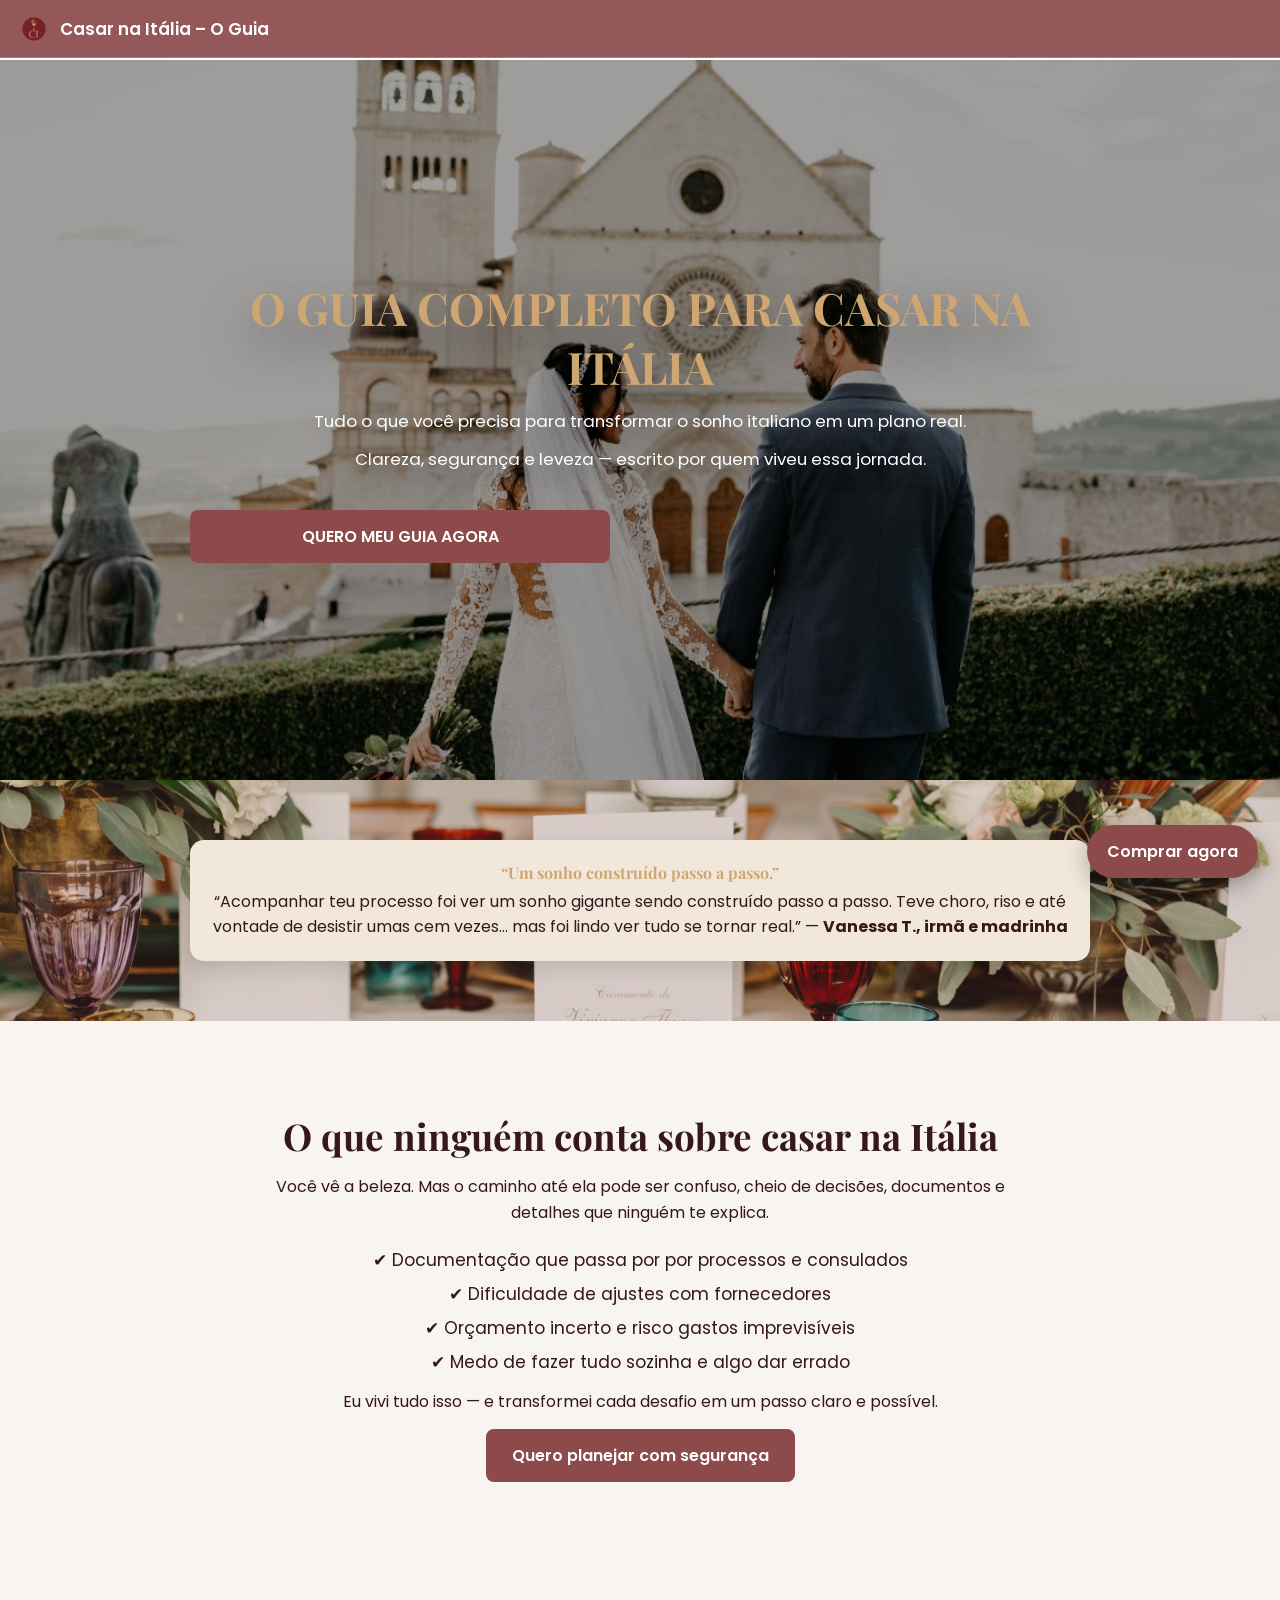
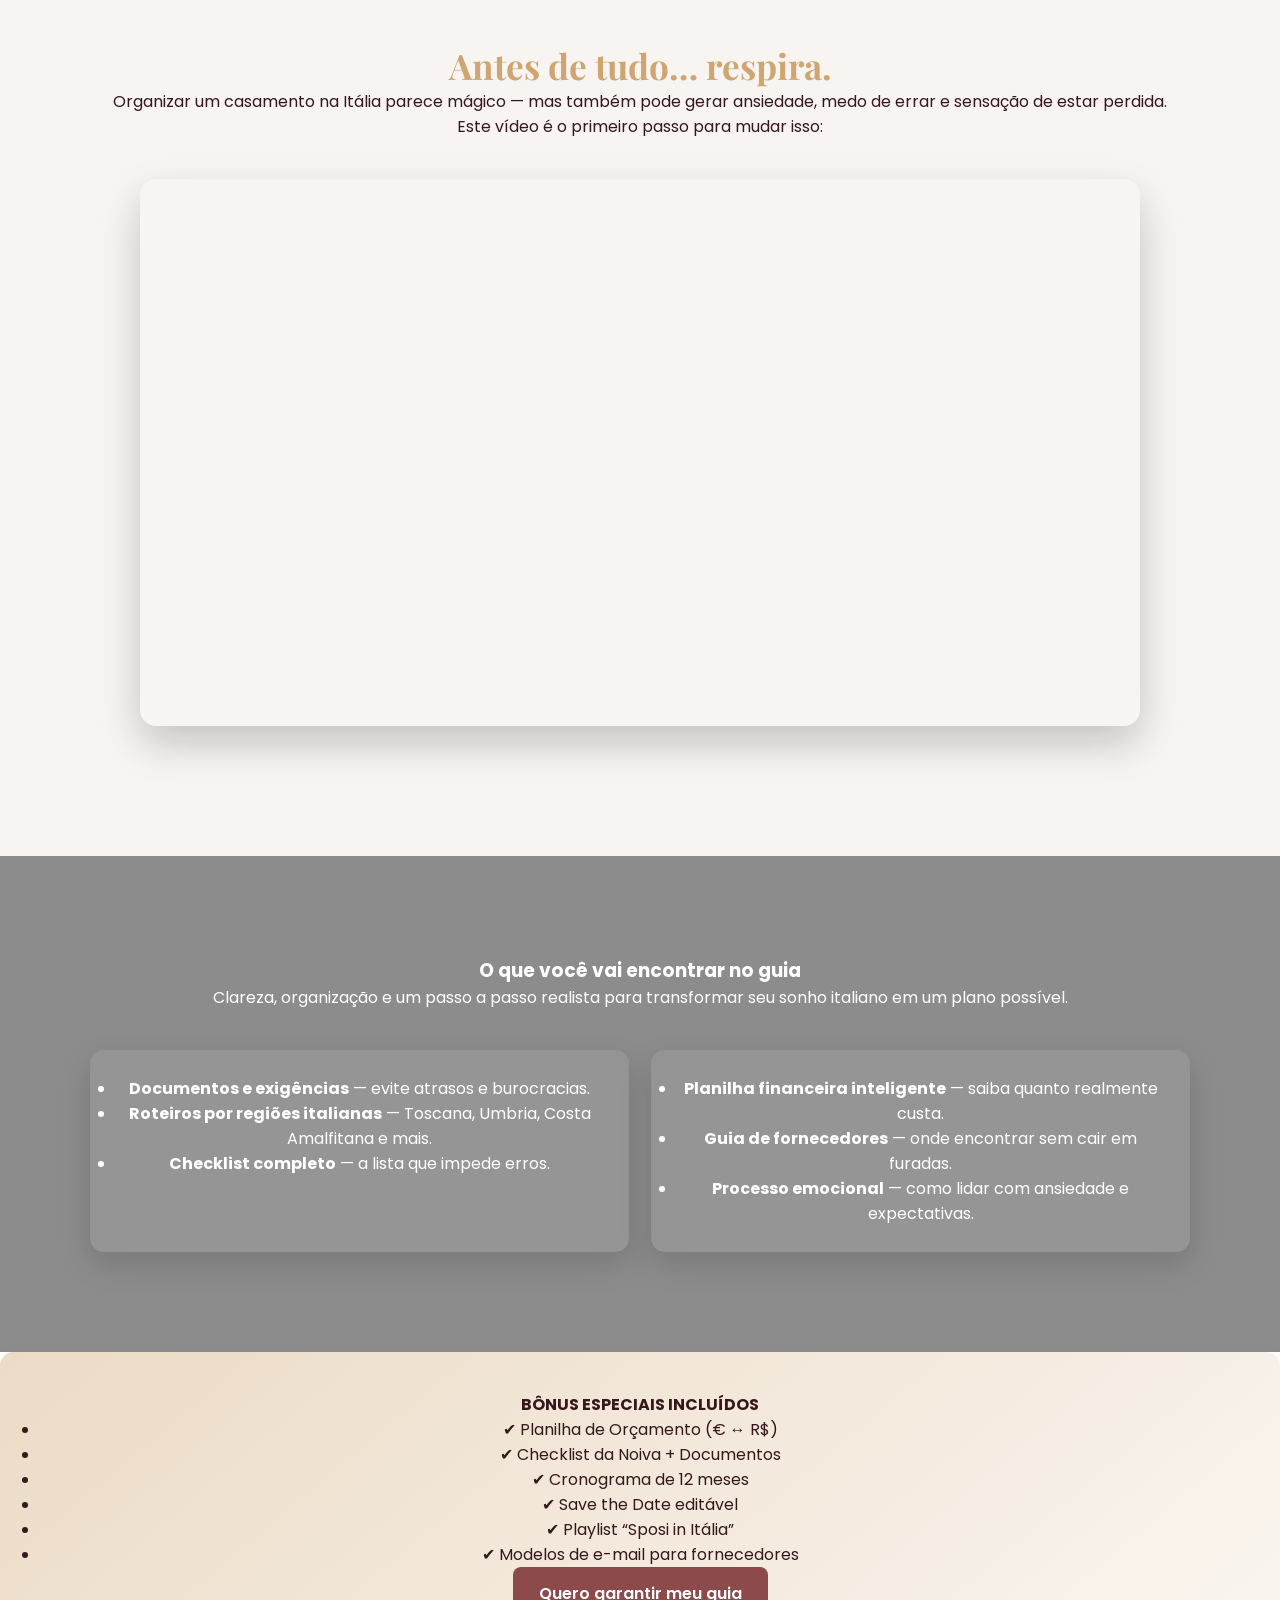
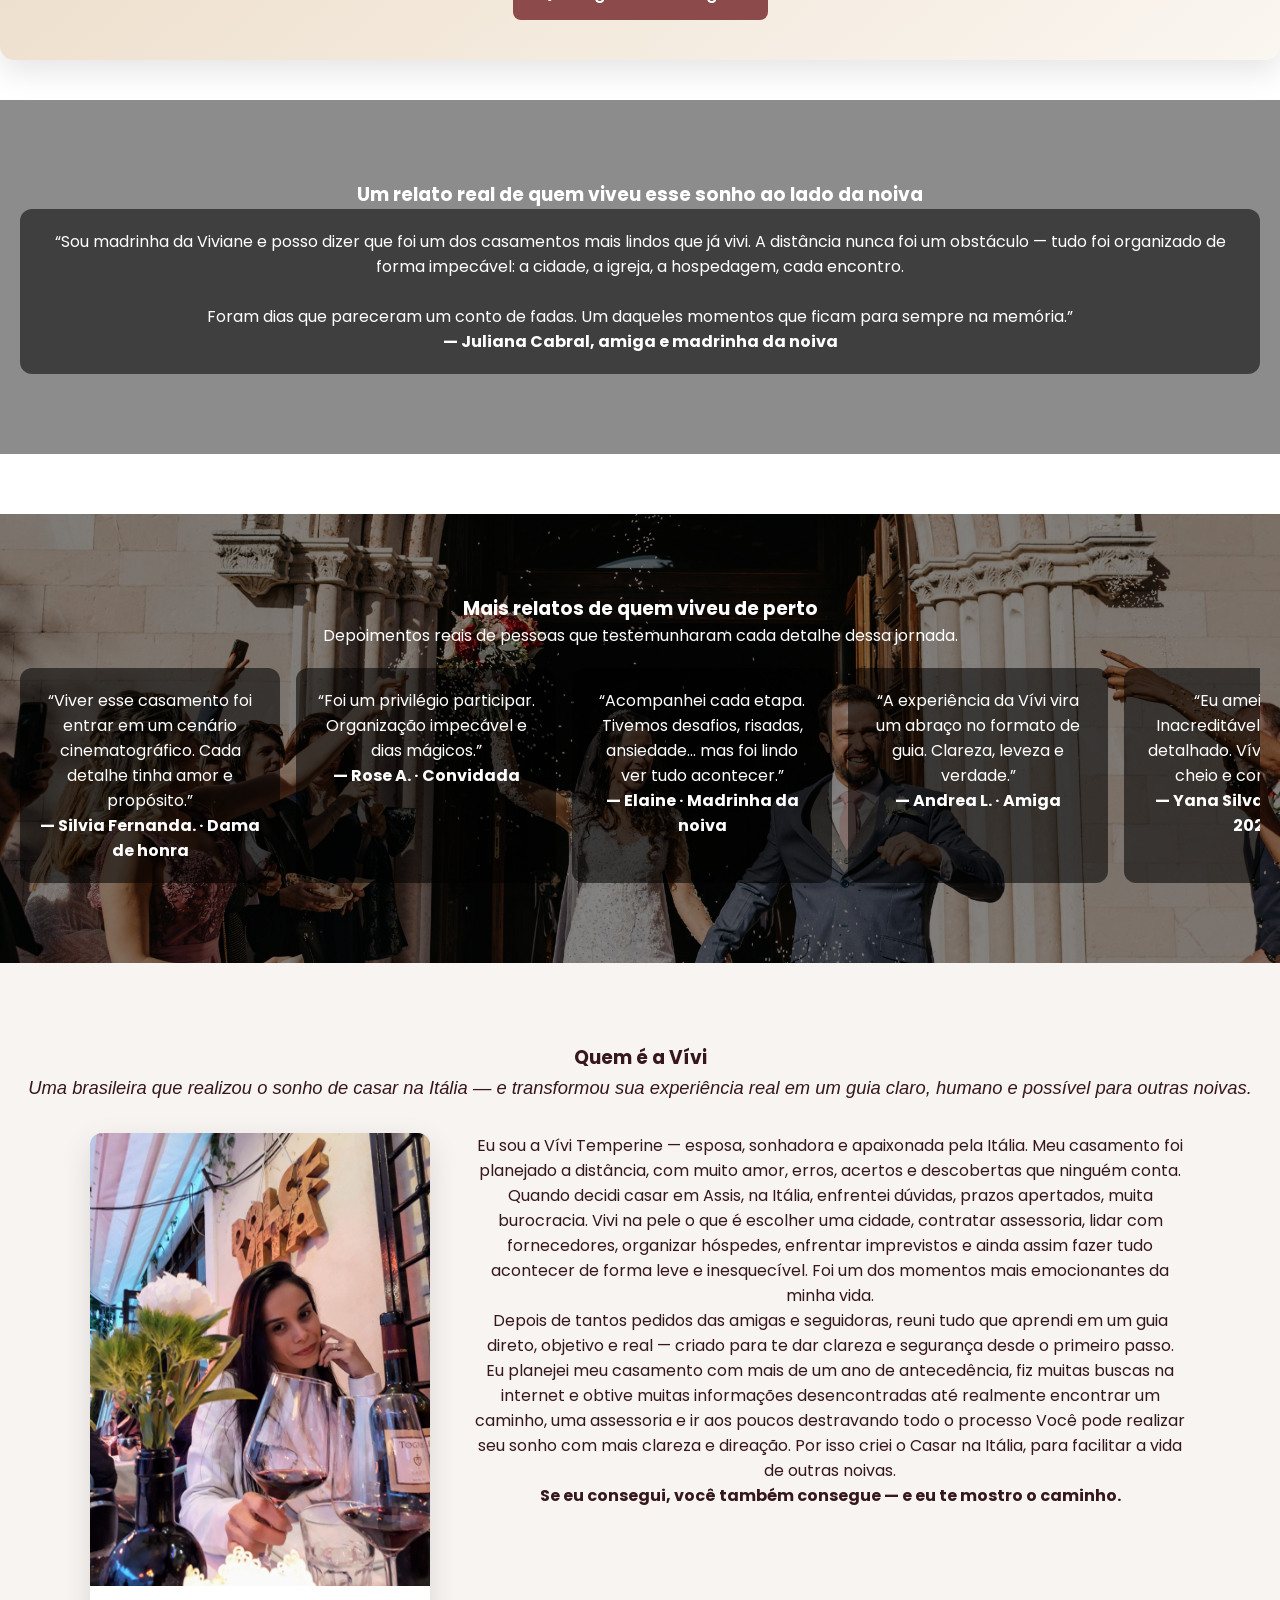
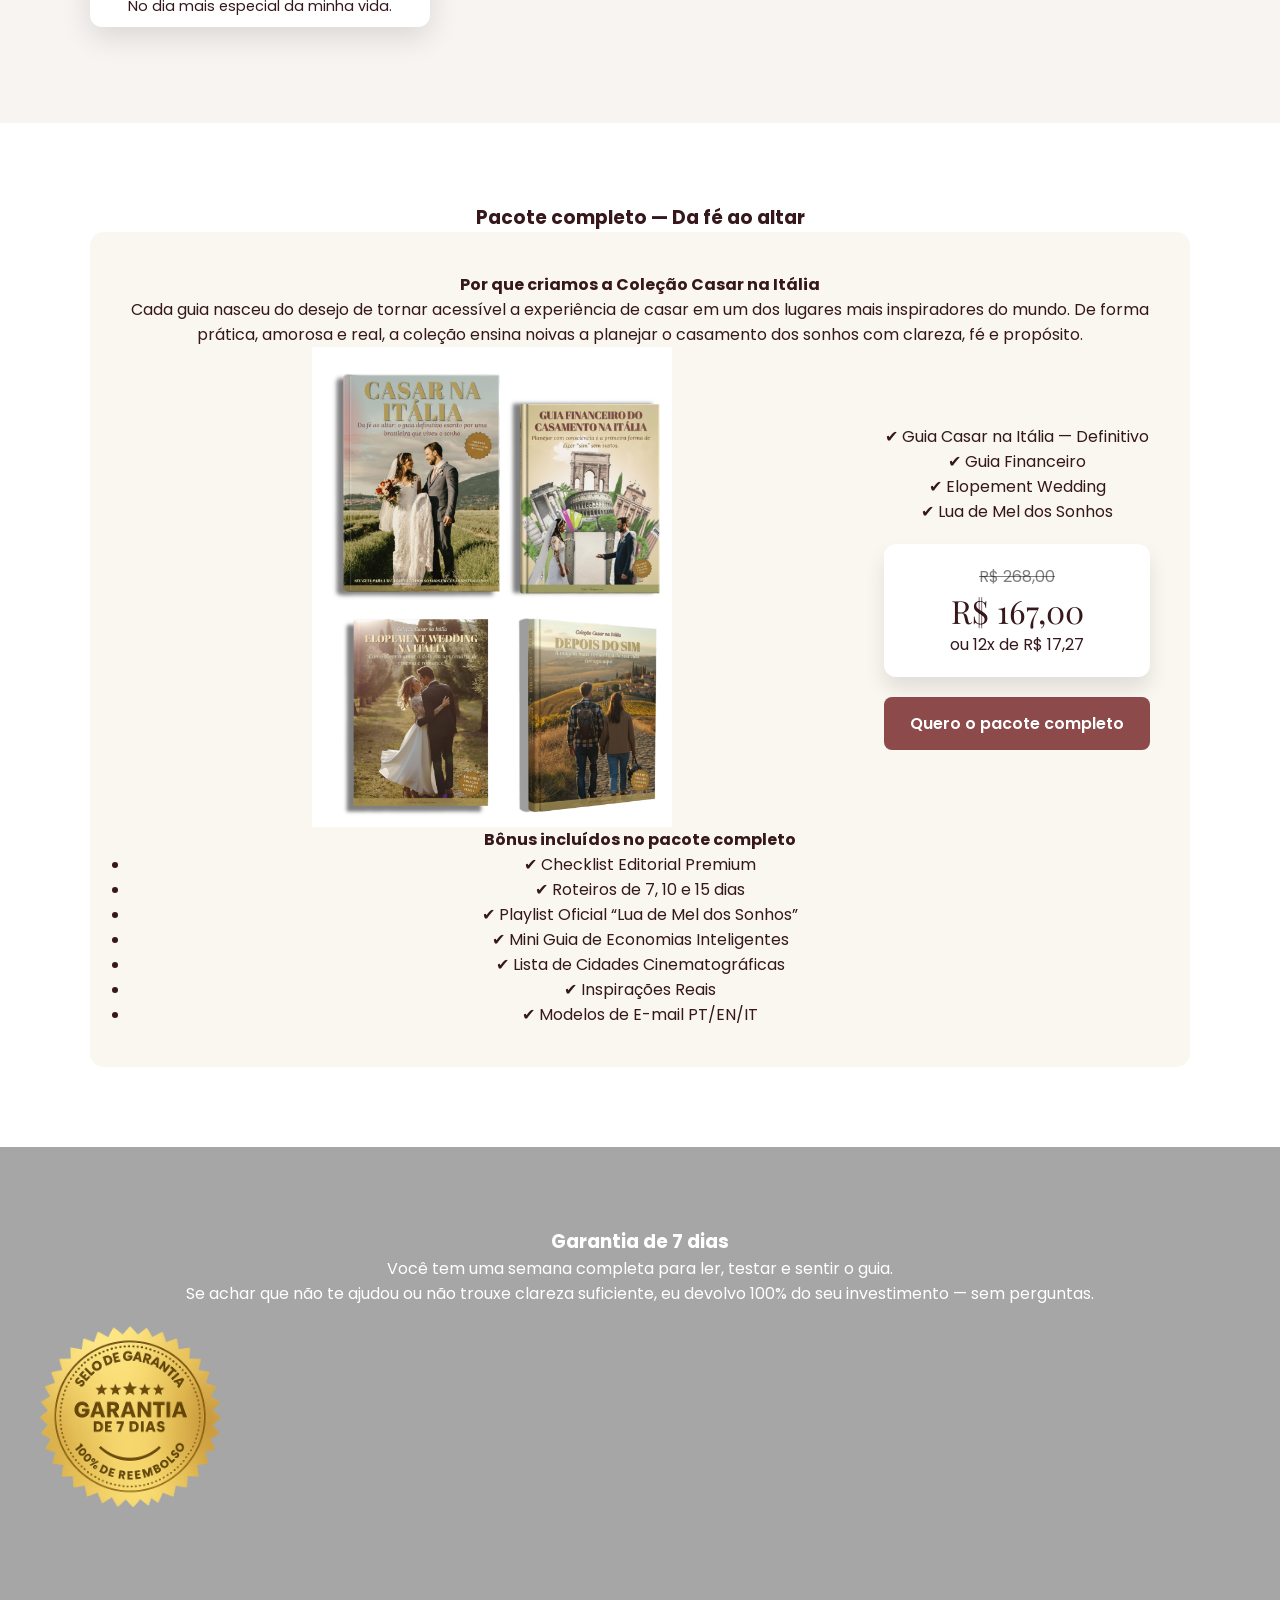
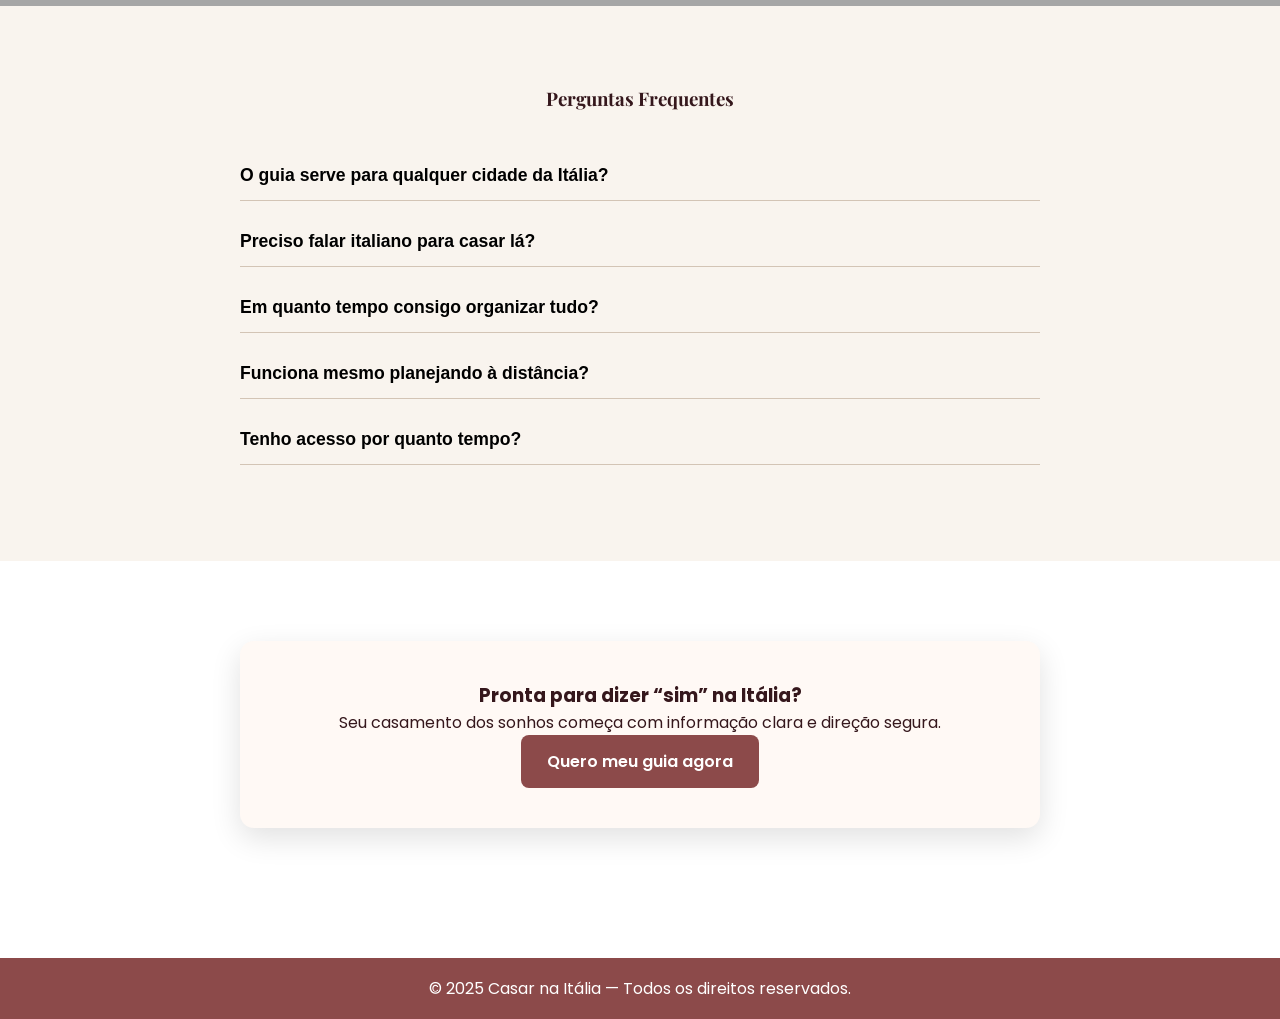
==== commit 0a216673: "Update index.html" ====
--- a/index.html
+++ b/index.html
@@ -77,10 +77,10 @@
     </p>
 
     <ul class="truths-list">
-      <li>Documentação que passa por por processos e consulados</li>
-      <li>Dificuldade de ajustes com fornecedores</li>
-      <li>Orçamento incerto e risco gastos imprevisíveis</li>
-      <li>Medo de fazer tudo sozinha e algo dar errado</li>
+      <li>✔ Documentação que passa por por processos e consulados</li>
+      <li>✔ Dificuldade de ajustes com fornecedores</li>
+      <li>✔ Orçamento incerto e risco gastos imprevisíveis</li>
+      <li>✔ Medo de fazer tudo sozinha e algo dar errado</li>
     </ul>
 
     <p class="truths-lead">
@@ -195,7 +195,7 @@
     </div>
     
 <div class="testimonial-card">
-      “Eu amei o guia. Inacreditável como ele é detalhado e repleto de informações úteis as noivas. Vívi acertou em cheio e com leveza”
+      “Eu amei o guia. Inacreditável como ele é detalhado. Vívi acertou em cheio e com leveza”
       <br><strong>— Yana Silva. · Noiva de 2026</strong>
     </div>
   </div>
@@ -239,7 +239,13 @@
         Depois de tantos pedidos das amigas e seguidoras, reuni tudo que aprendi em um guia
         direto, objetivo e real — criado para te dar clareza e segurança desde o primeiro passo.
       </p>
-
+      
+      <p>
+        Eu planejei meu casamento com mais de um ano de antecedência, fiz muitas buscas na internet e obtive muitas informações desencontradas 
+        até realmente encontrar um caminho, uma assessoria e ir aos poucos destravando todo o processo Você pode realizar seu sonho com mais clareza e direação.
+        Por isso criei o Casar na Itália, para facilitar a vida de outras noivas. 
+      </p>
+      
       <p><strong>Se eu consegui, você também consegue — e eu te mostro o caminho.</strong></p>
     </div>
   </div>
@@ -341,8 +347,8 @@
   </div>
 
   <div class="faq-item">
-    <button class="faq-question">Tenho suporte depois da compra?</button>
-    <div class="faq-answer"><p>Sim — você recebe um canal direto para dúvidas essenciais.</p></div>
+    <button class="faq-question">Tenho acesso por quanto tempo?</button>
+    <div class="faq-answer"><p>Acesso vitalício — você recebe seu guia direto no seu email.</p></div>
   </div>
 </section>
 
@@ -383,3 +389,4 @@
 </body>
 </html>
 
+
--- a/style.css
+++ b/style.css
@@ -532,3 +532,119 @@
   padding: 18px;
   margin-top: 50px;
 }
+.photo-small {
+  display: none !important;
+}
+
+.package-img {
+  max-width: 320px !important;
+  width: 100%;
+  height: auto;
+  display: block;
+  margin-left: auto;
+  margin-right: auto;
+}
+
+@media (min-width: 900px) {
+  .package-img {
+    max-width: 360px !important;
+  }
+}
+
+.garantia-selo img {
+  max-width: 180px !important;
+  width: 100%;
+  height: auto;
+}
+
+@media (min-width: 900px) {
+  .garantia-selo img {
+    max-width: 220px !important;
+  }
+}
+/* ----------------------------------------------------------- */
+/* 1) Botão da HERO mais estreito (menos largo no desktop)     */
+/* ----------------------------------------------------------- */
+.hero-btn {
+    max-width: 420px;
+    width: 100%;
+    padding: 14px 20px !important;
+}
+
+
+/* ----------------------------------------------------------- */
+/* 2) Título dourado na seção O QUE VOCÊ VAI ENCONTRAR         */
+/* ----------------------------------------------------------- */
+.content-header h3 {
+    color: #CFA671 !important; /* dourado */
+}
+
+
+/* ----------------------------------------------------------- */
+/* 3) Remover bolinhas antes dos ✔ nos BÔNUS                   */
+/* ----------------------------------------------------------- */
+.bonus-list li::before,
+.package-bonus-list li::before {
+    display: none !important;
+}
+
+
+/* ----------------------------------------------------------- */
+/* 4) Subtítulo da seção QUEM É A VÍVI mais bonito             */
+/* ----------------------------------------------------------- */
+.vivi-section .sub {
+    font-style: italic;
+    font-size: 1.15rem;
+    line-height: 1.7;
+    margin-bottom: 30px !important;
+}
+
+
+/* ----------------------------------------------------------- */
+/* 5) Remover os bullets soltos antes dos ✔ no pacote completo */
+/* ----------------------------------------------------------- */
+.package-info li {
+    list-style: none !important;
+}
+
+.package-info ul {
+    padding-left: 0 !important;
+}
+
+
+/* ----------------------------------------------------------- */
+/* 6) Fundo "mesa.jpg" com filtro rosé na seção de depoimento   */
+/*    da Vanessa                                                */
+/* ----------------------------------------------------------- */
+.social-proof {
+    background: url('images/mesa.jpg') center/cover no-repeat !important;
+    position: relative;
+}
+
+.social-proof::before {
+    content: "";
+    position: absolute;
+    inset: 0;
+    background: rgba(140, 74, 74, 0.20); /* rosé suave */
+    z-index: 1;
+}
+
+.social-proof > * {
+    position: relative;
+    z-index: 2;
+}
+
+
+/* ----------------------------------------------------------- */
+/* 7) Respiro entre os dois blocos de depoimentos               */
+/* ----------------------------------------------------------- */
+.testimonials {
+    margin-top: 40px !important;
+}
+
+/* deposição longa (Juliana) separada visualmente */
+.testimonials + .testimonials {
+    margin-top: 60px !important;
+}
+
+
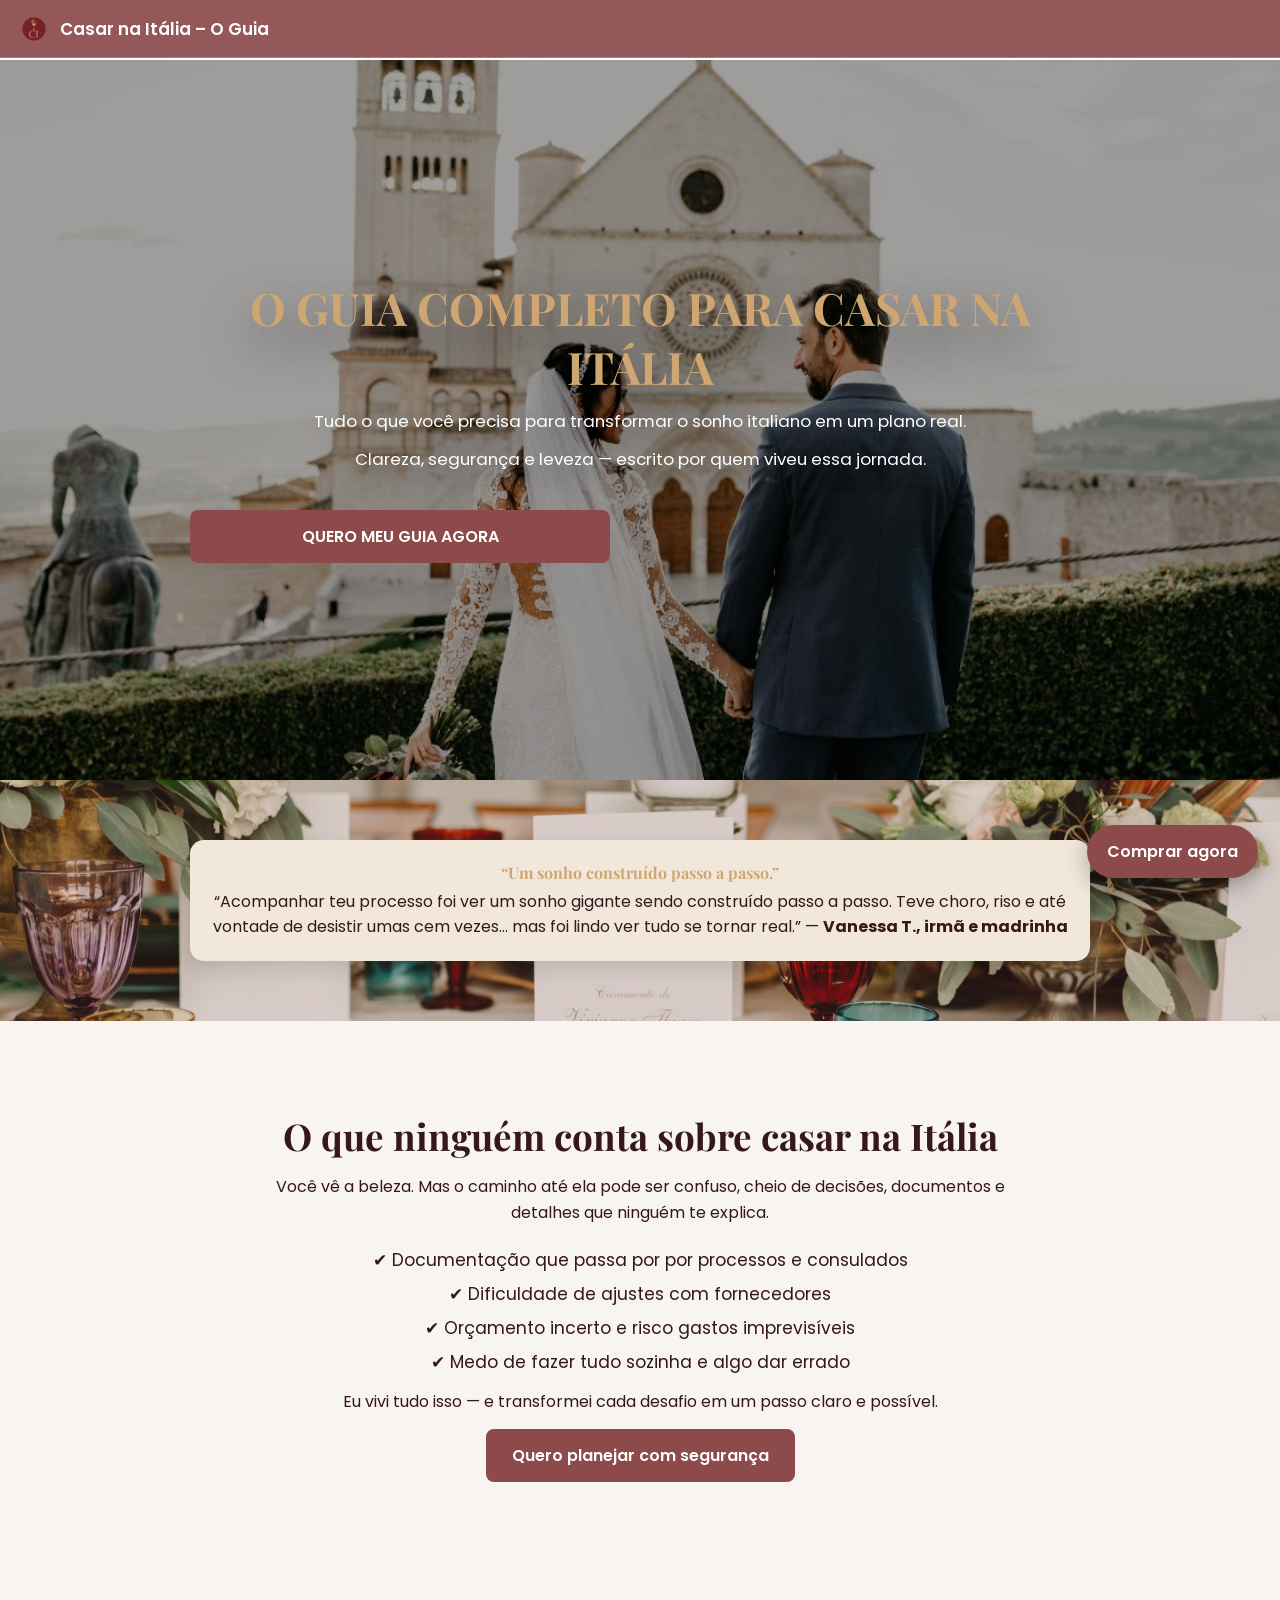
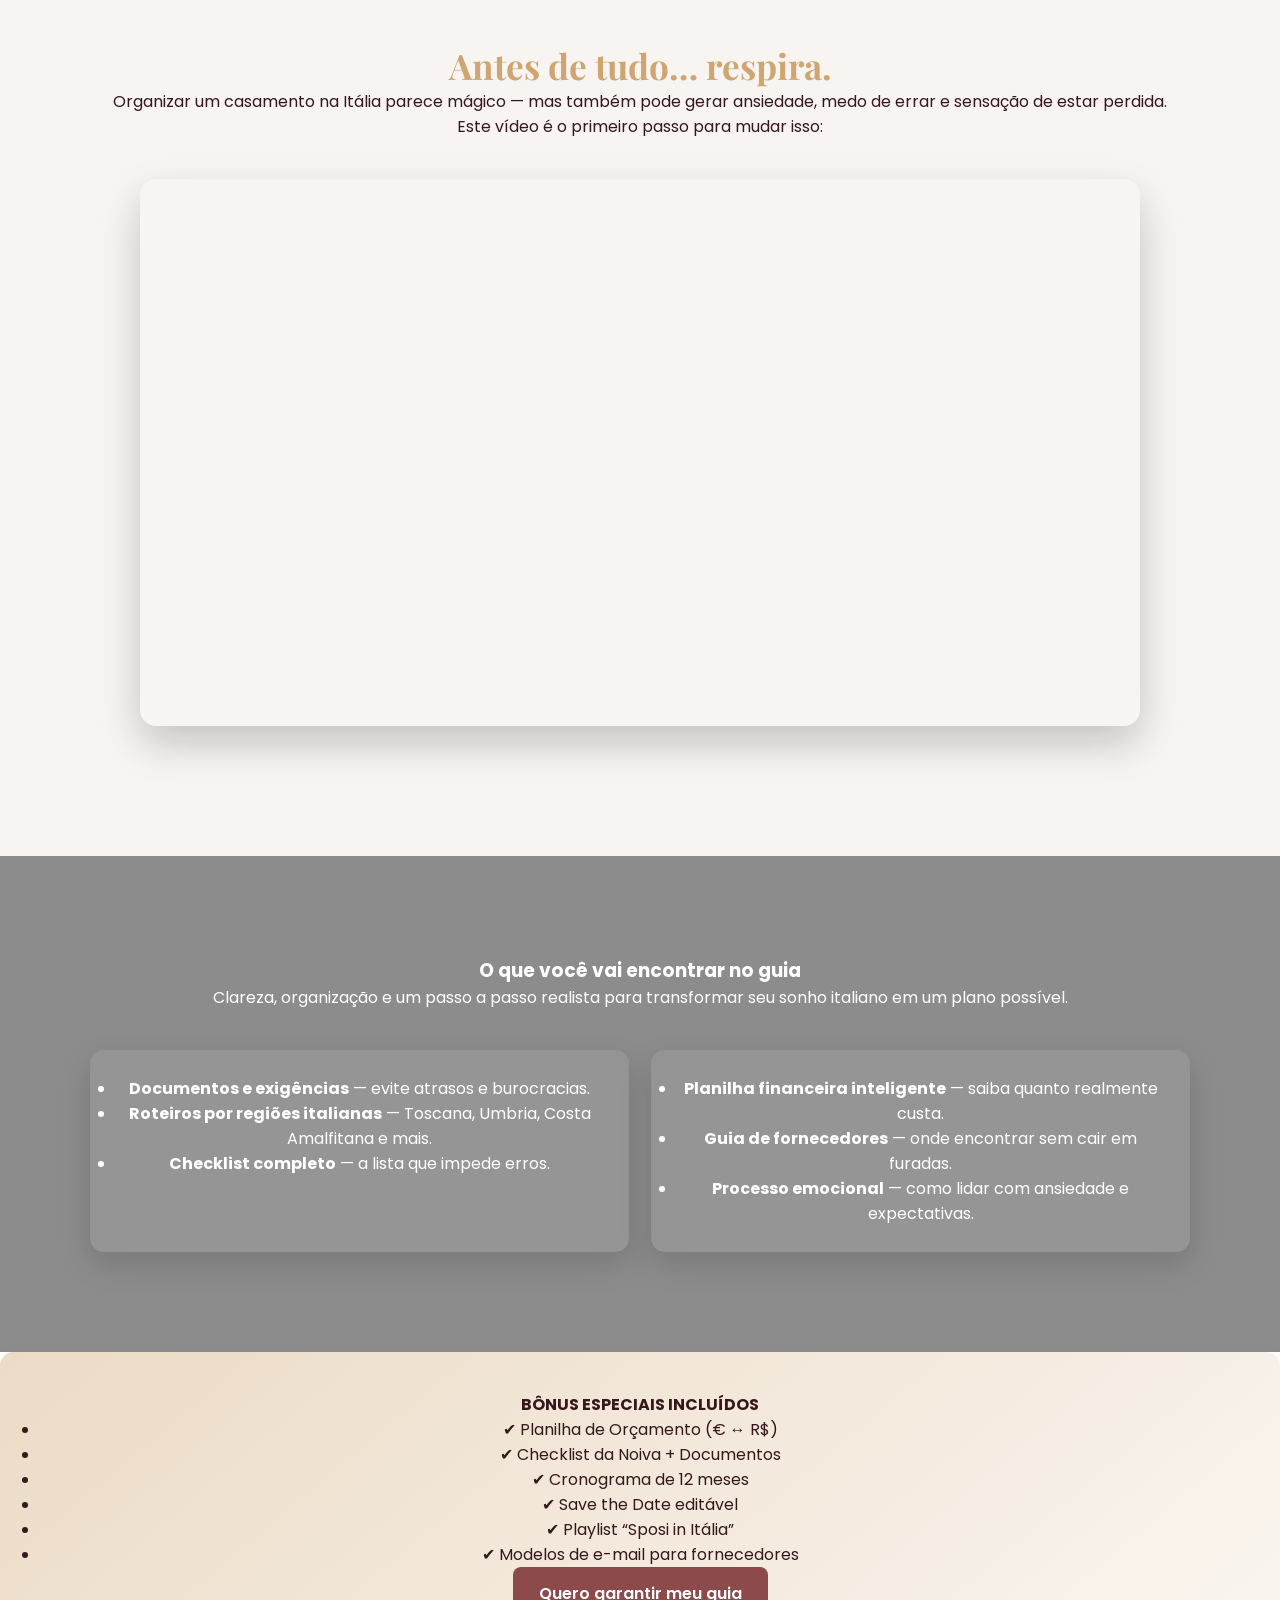
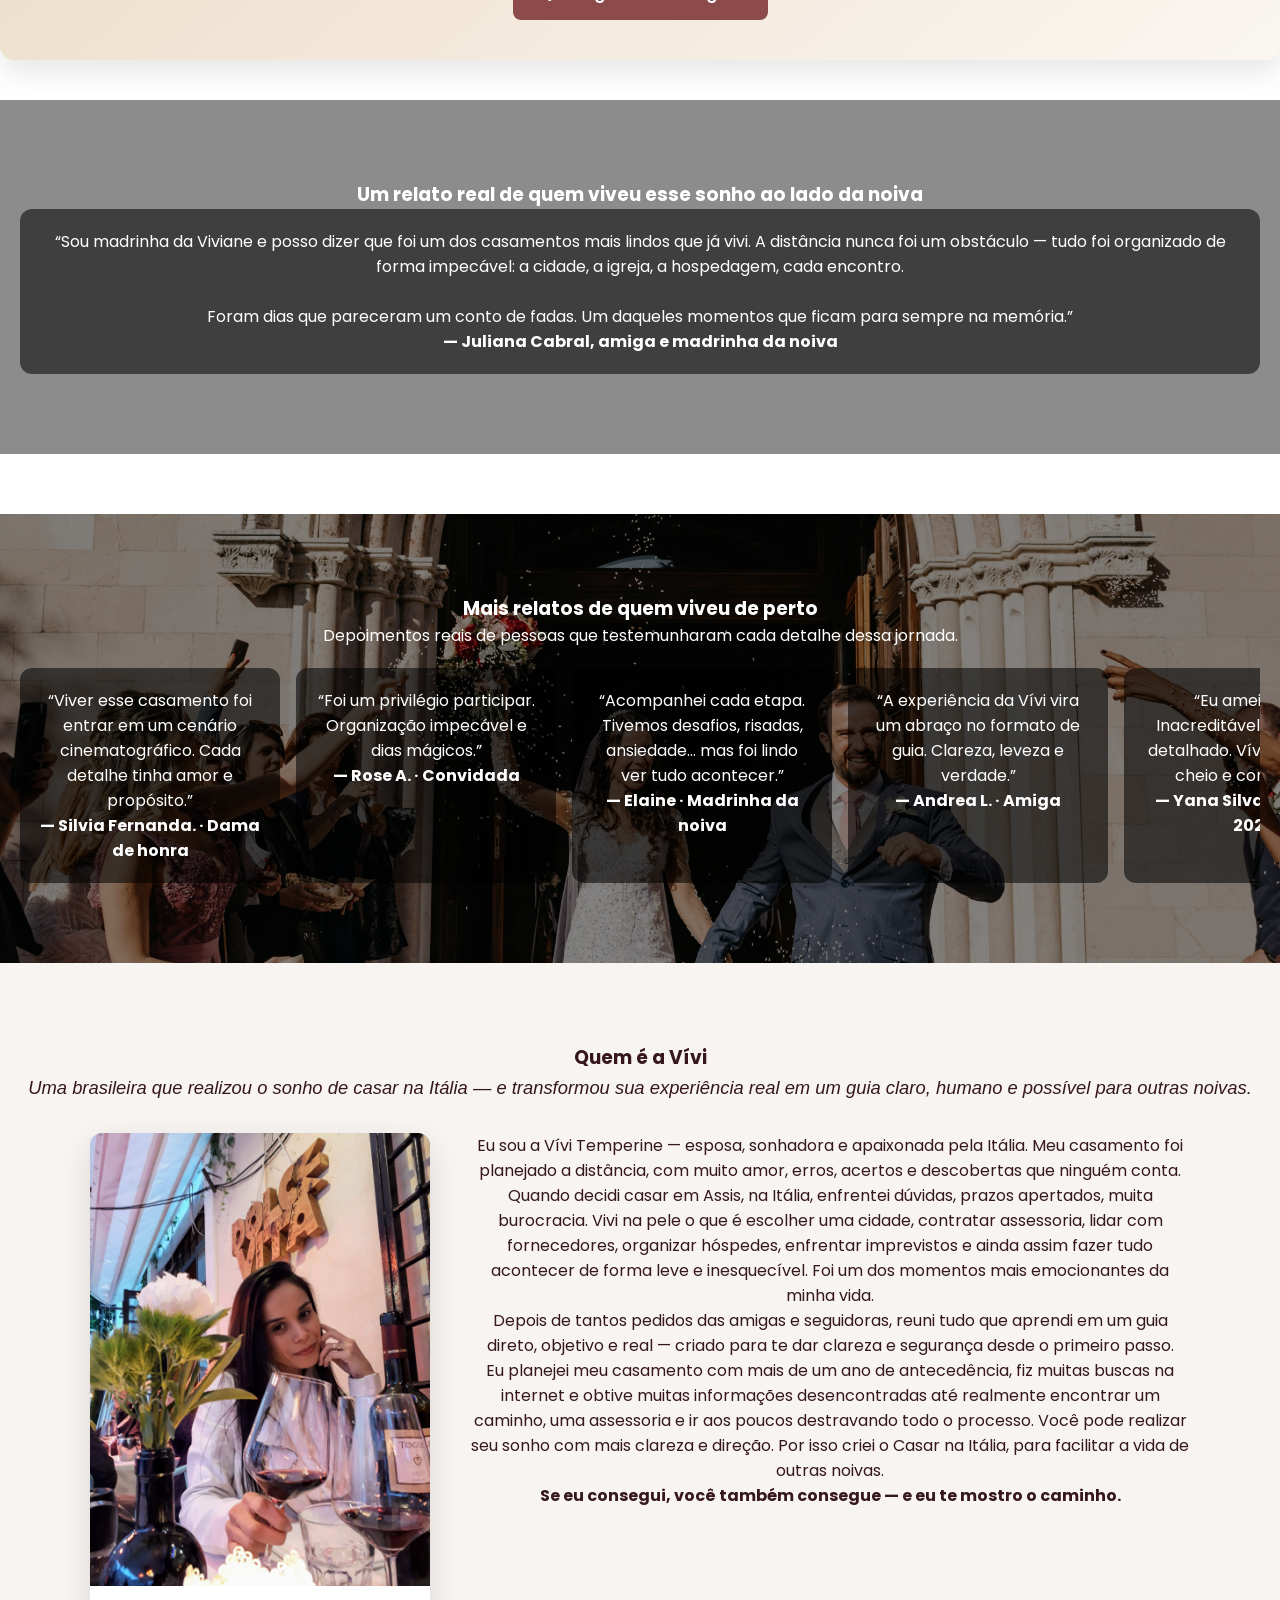
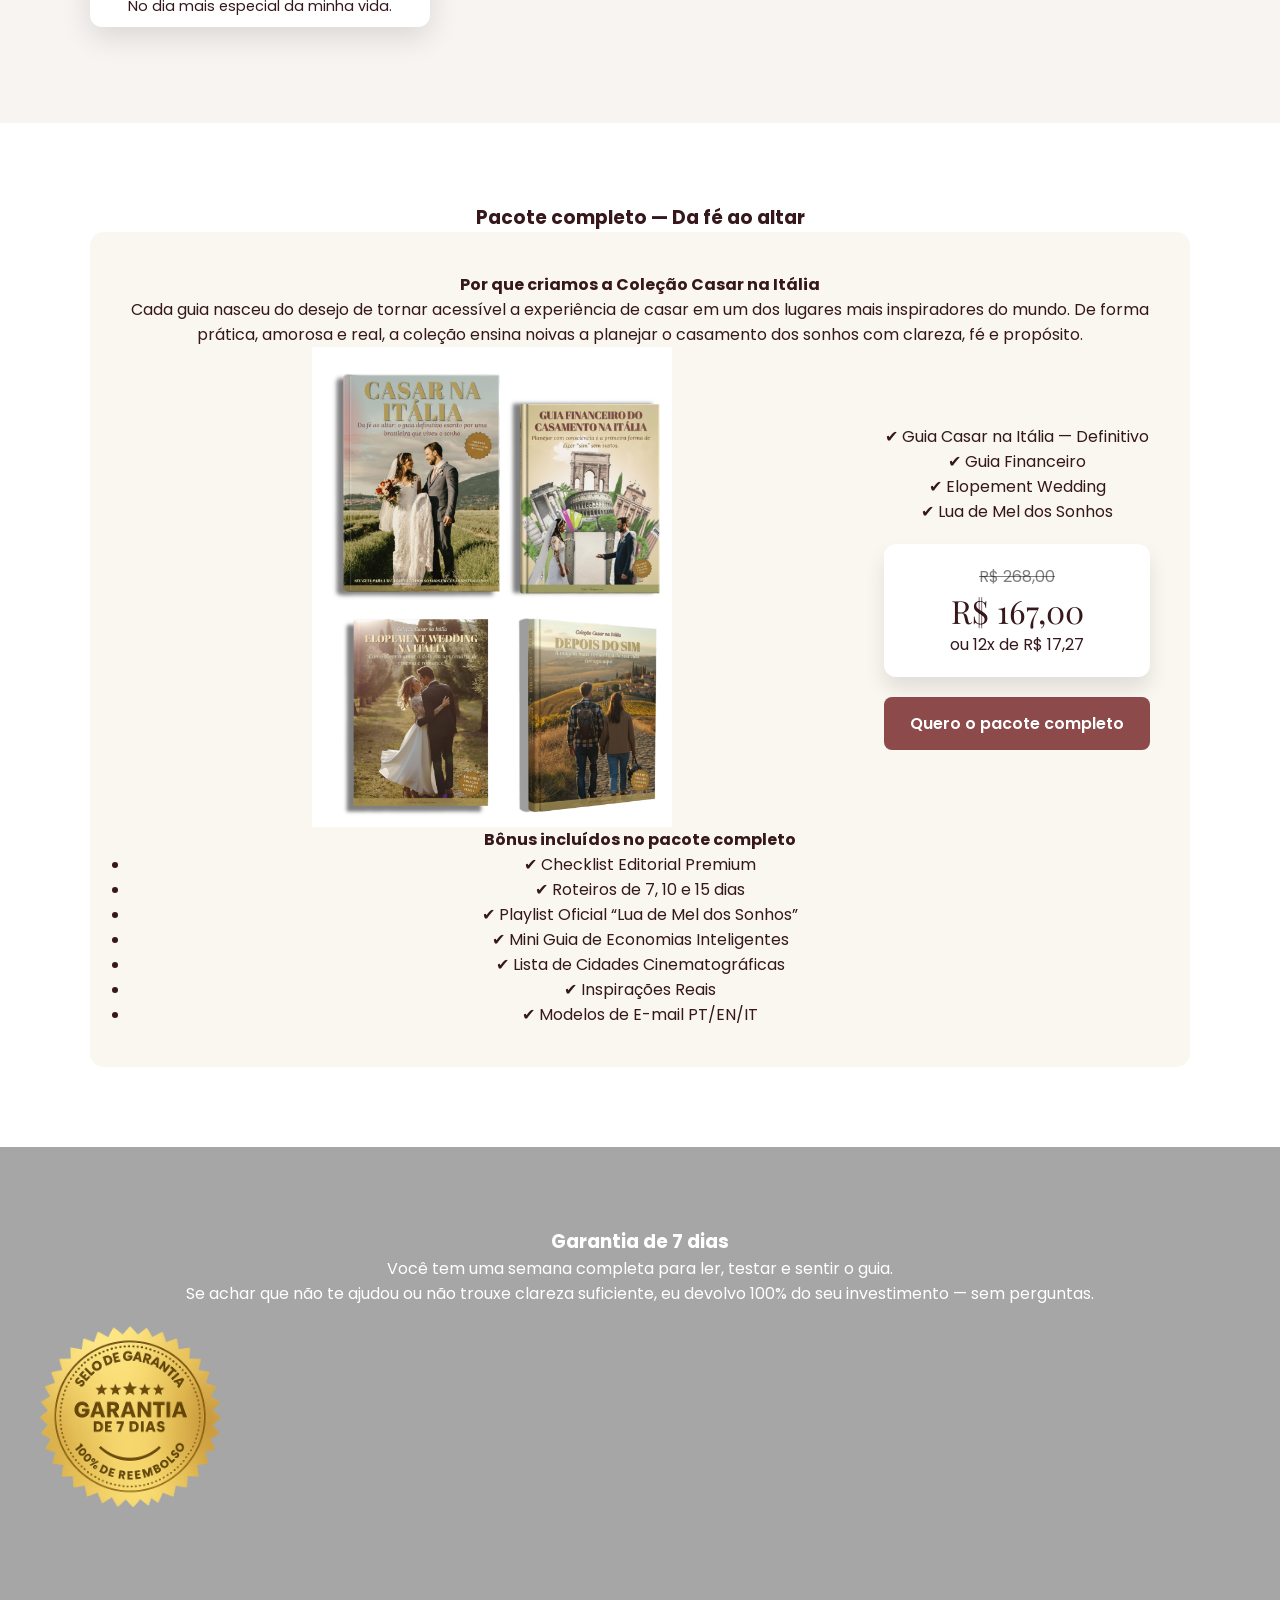
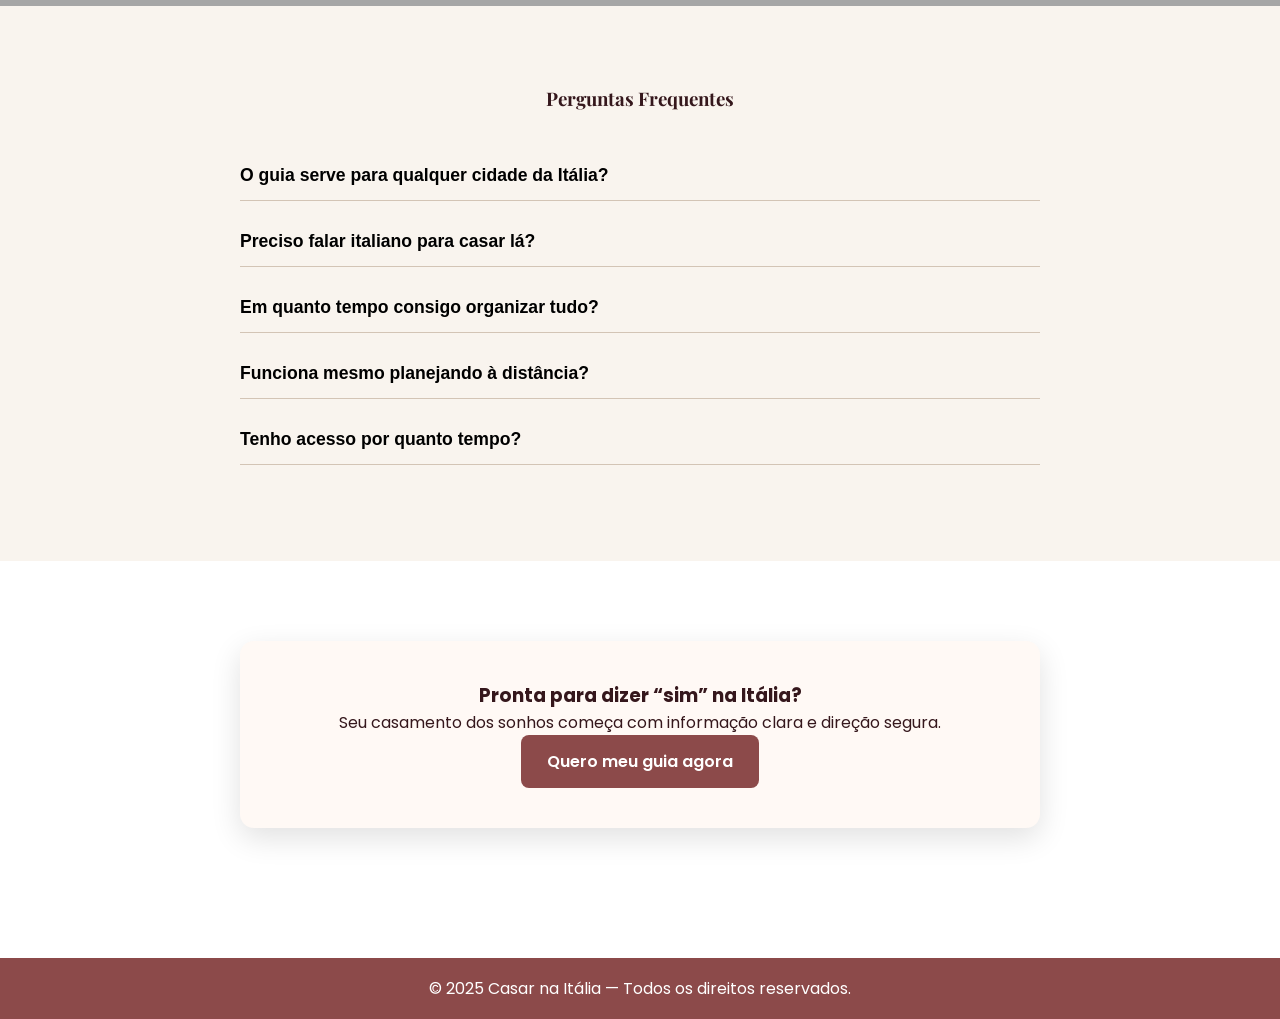
==== commit 42b1eb78: "Update index.html" ====
--- a/index.html
+++ b/index.html
@@ -242,7 +242,7 @@
       
       <p>
         Eu planejei meu casamento com mais de um ano de antecedência, fiz muitas buscas na internet e obtive muitas informações desencontradas 
-        até realmente encontrar um caminho, uma assessoria e ir aos poucos destravando todo o processo Você pode realizar seu sonho com mais clareza e direação.
+        até realmente encontrar um caminho, uma assessoria e ir aos poucos destravando todo o processo. Você pode realizar seu sonho com mais clareza e direção.
         Por isso criei o Casar na Itália, para facilitar a vida de outras noivas. 
       </p>
       
@@ -390,3 +390,4 @@
 </html>
 
 
+
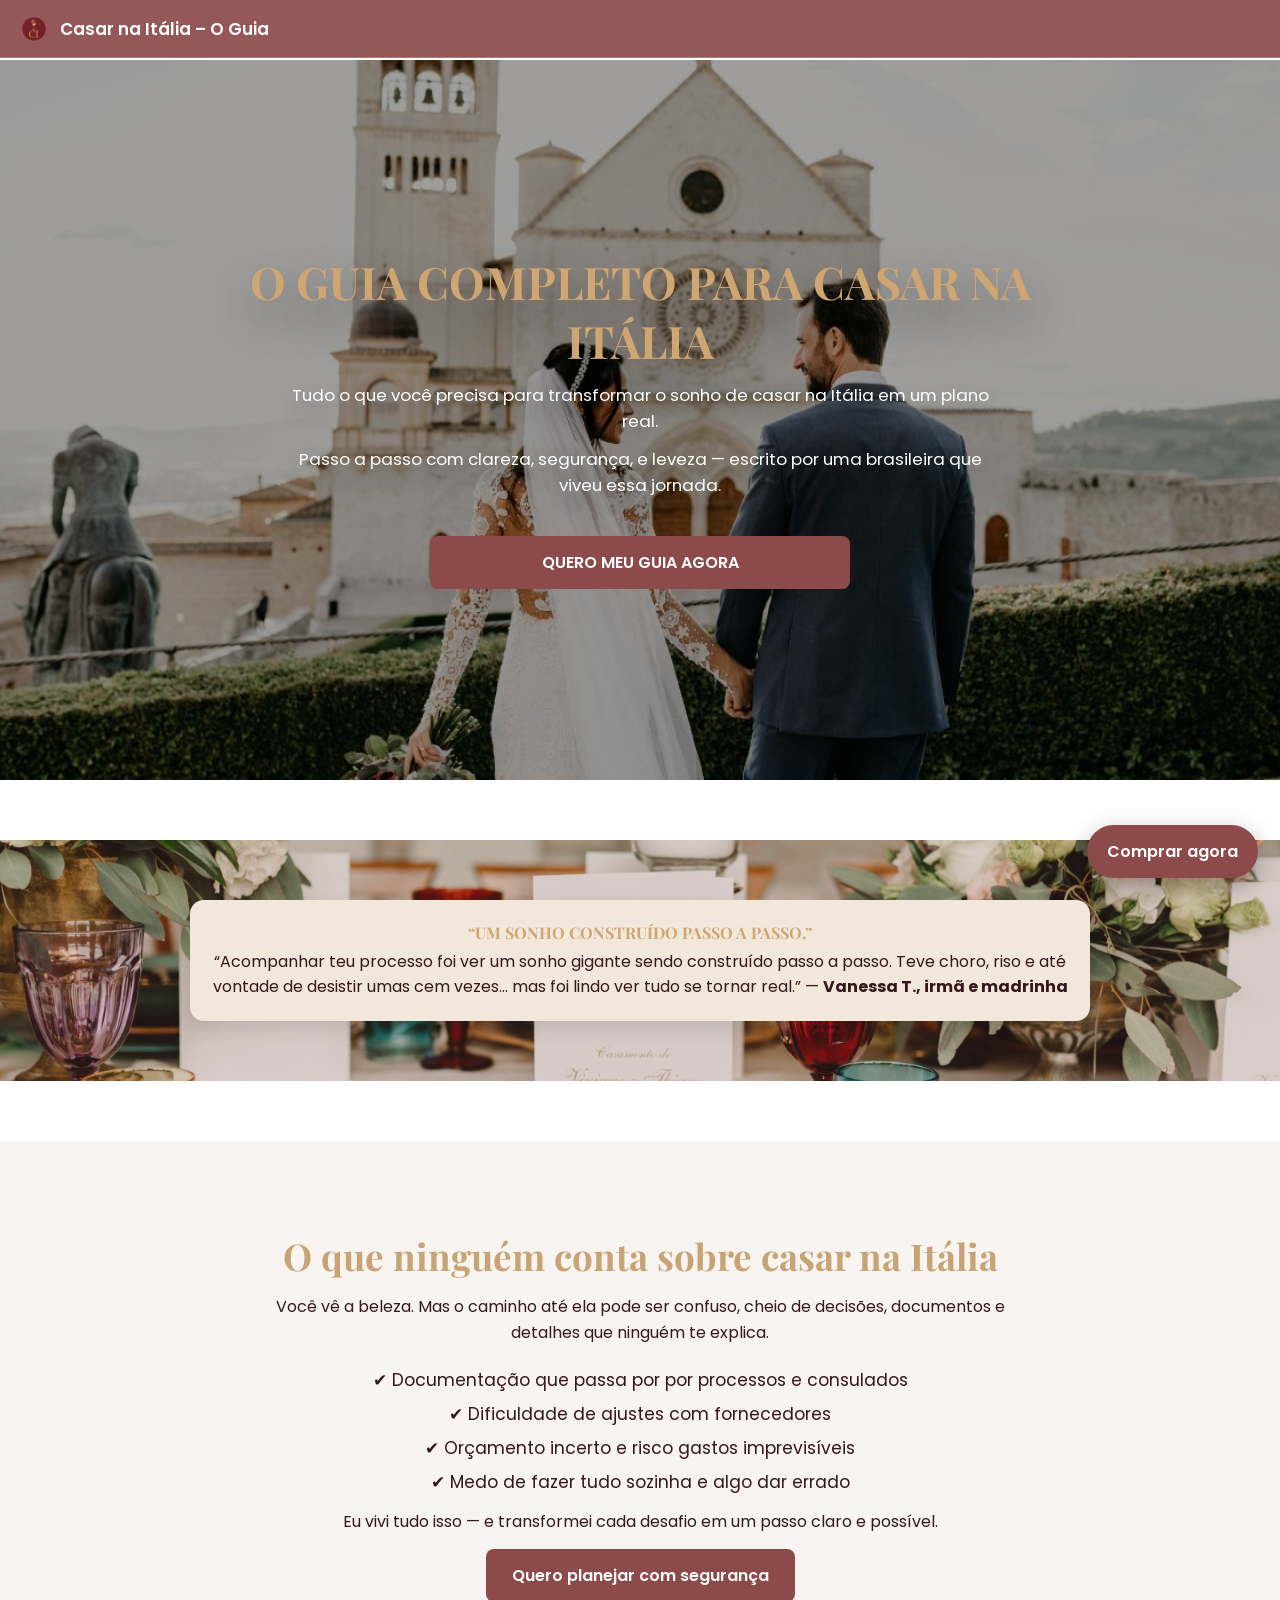
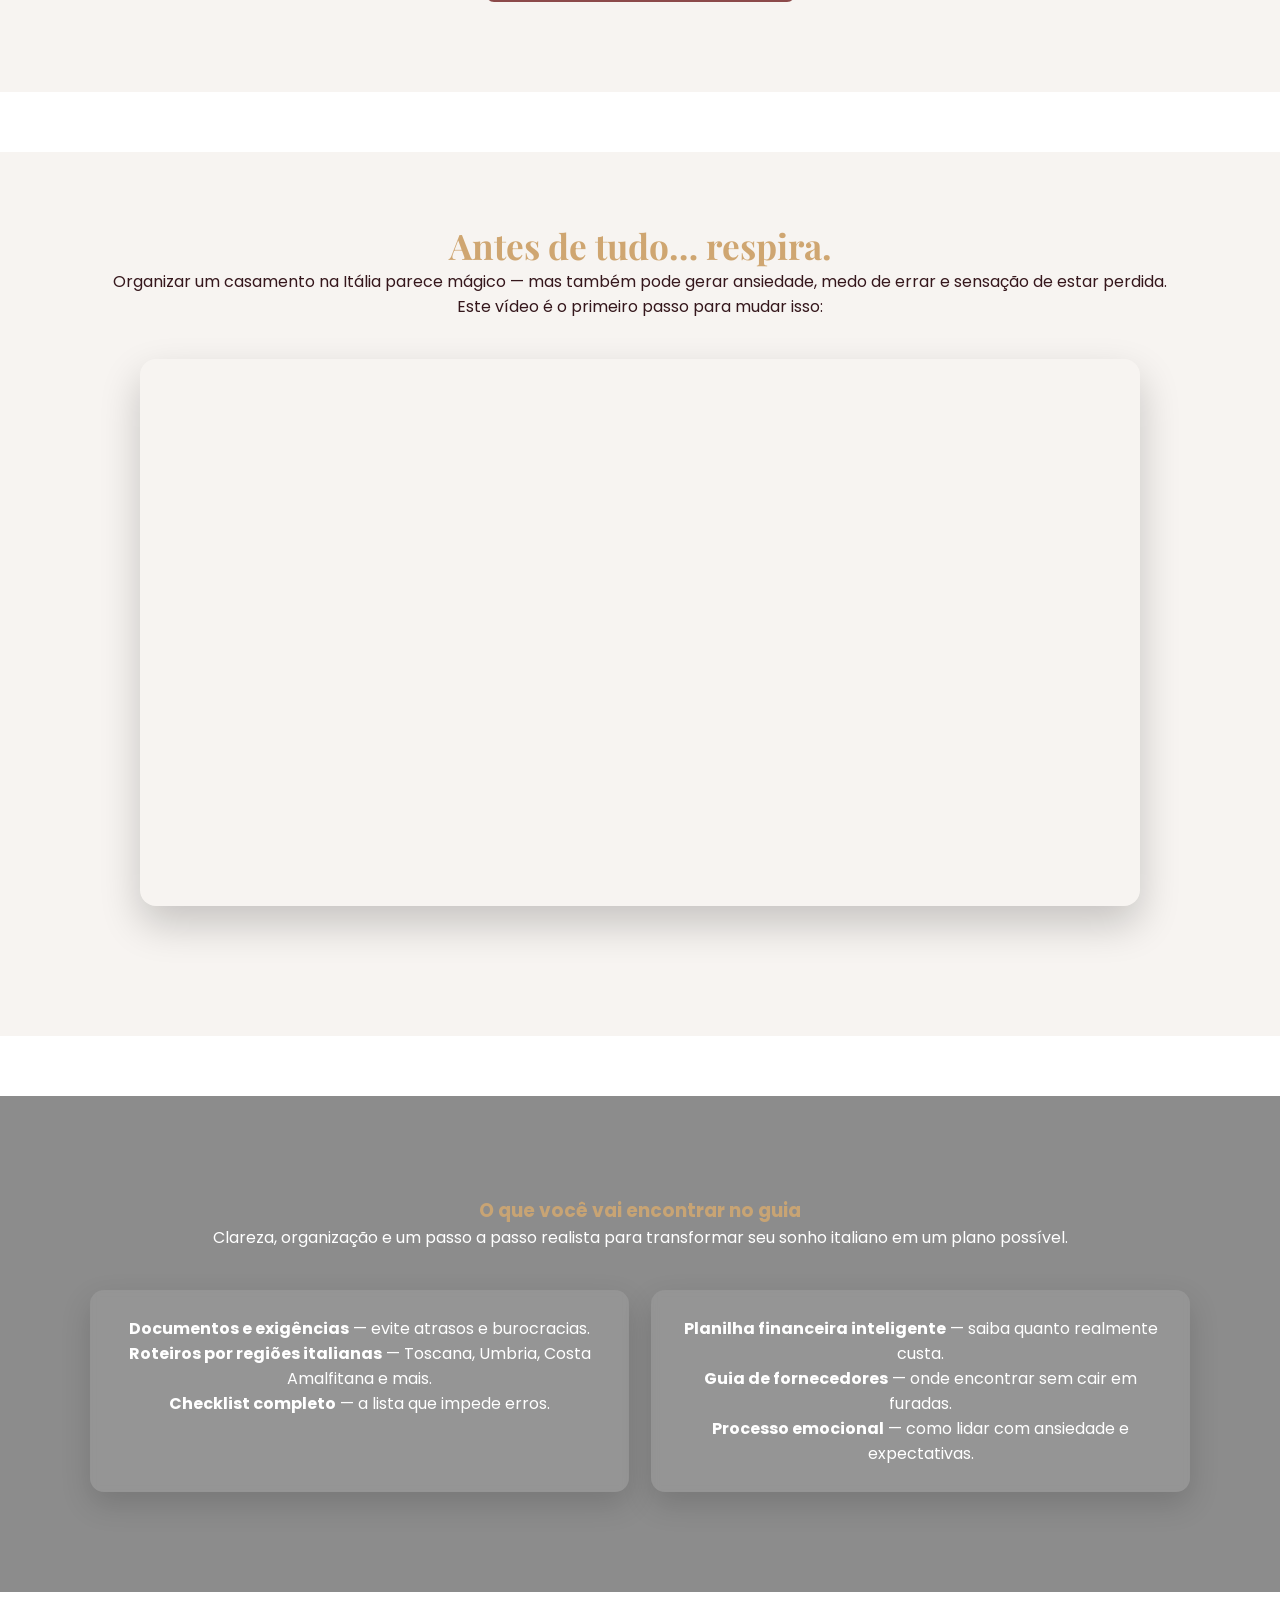
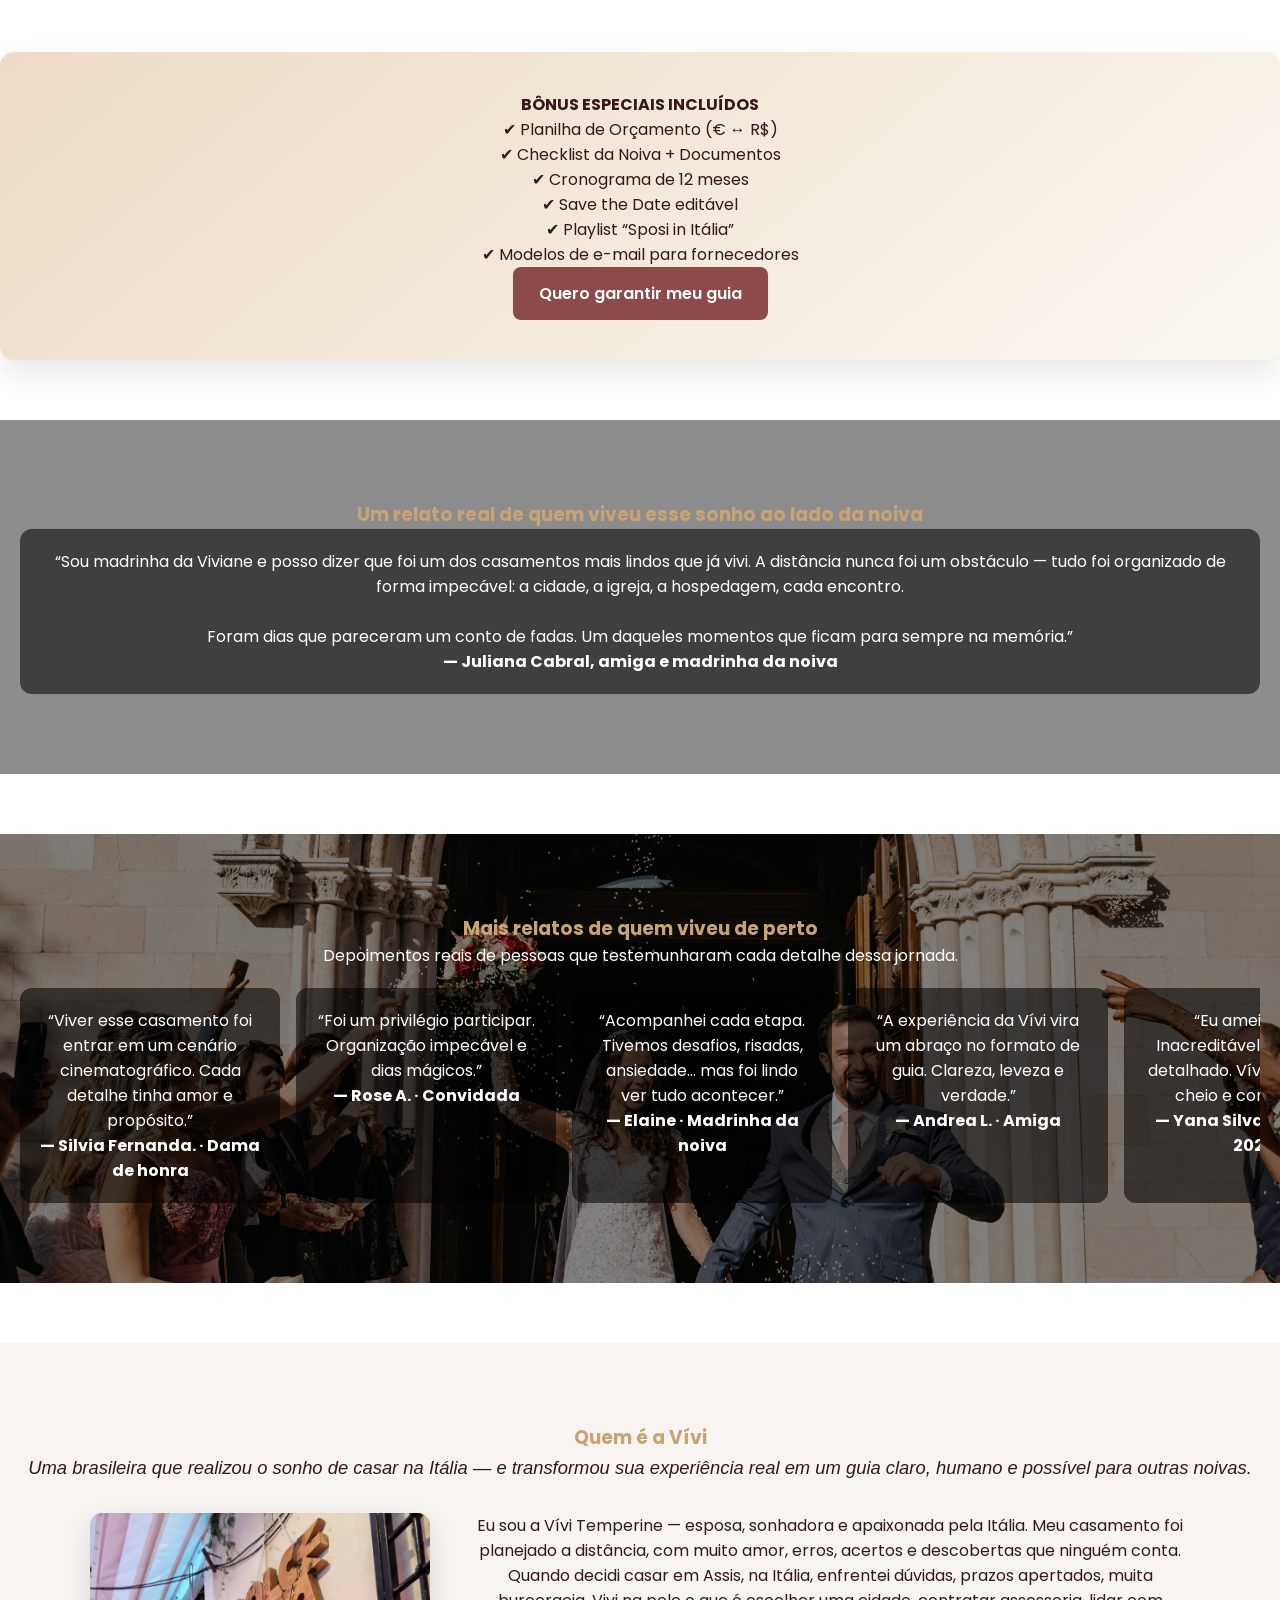
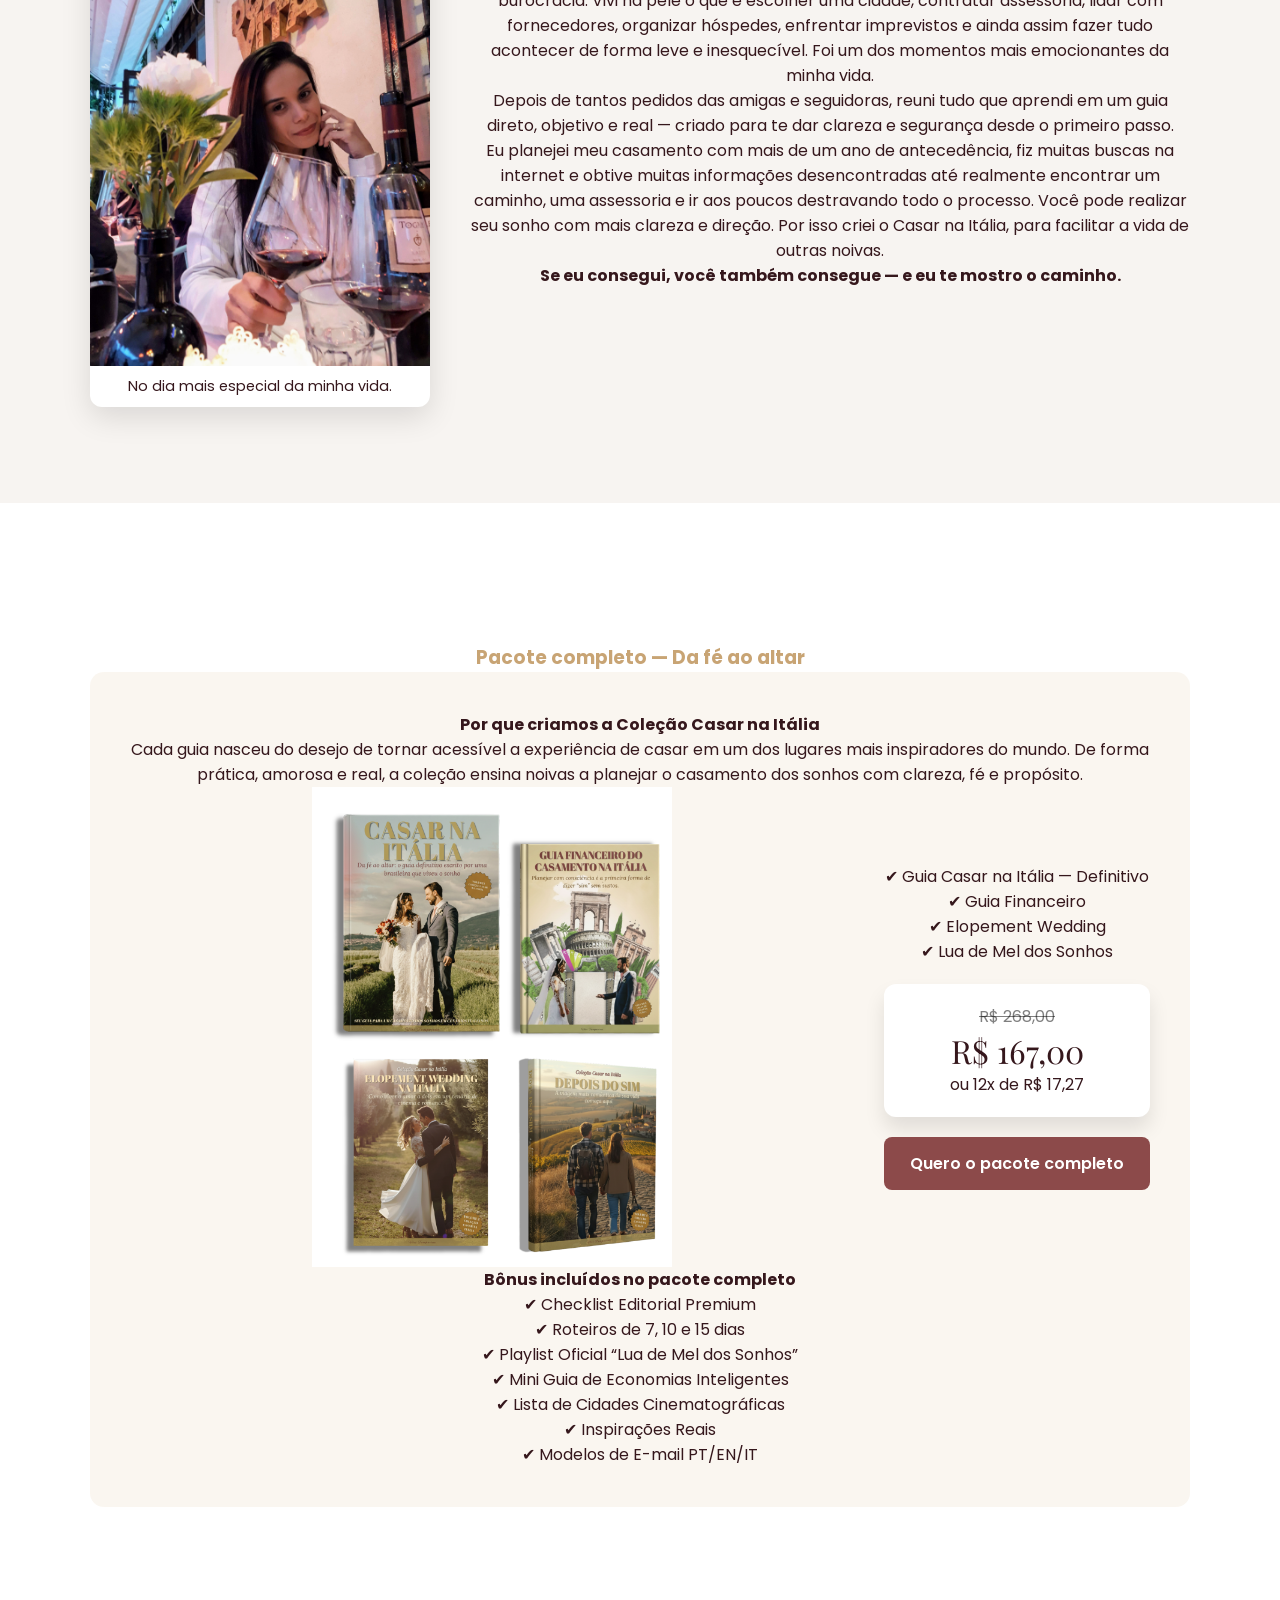
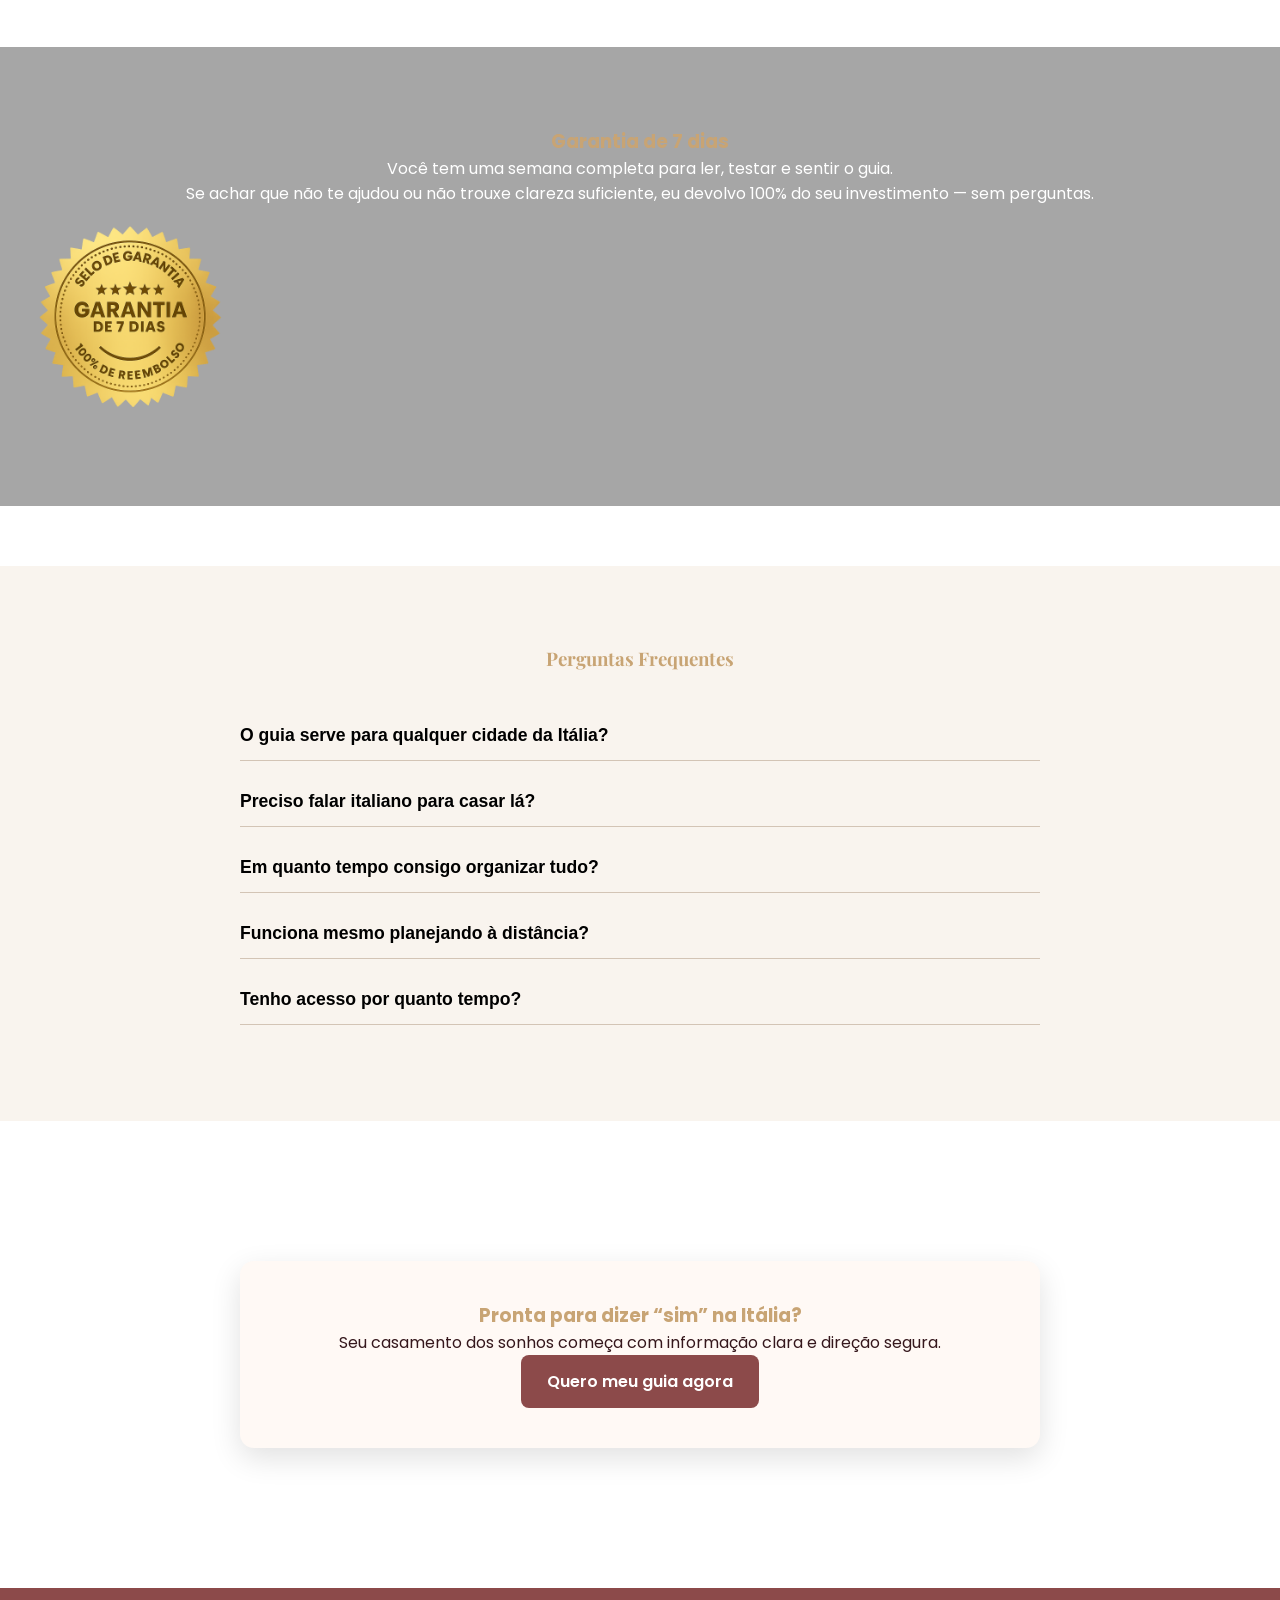
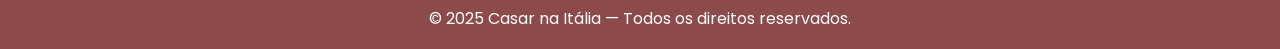
==== commit 93662ab9: "Update index.html" ====
--- a/index.html
+++ b/index.html
@@ -51,8 +51,8 @@
 <section class="hero" style="background-image: url('images/og-image.jpg');">
   <div class="hero-content">
     <h1>O GUIA COMPLETO PARA CASAR NA ITÁLIA</h1>
-    <p class="hero-sub">Tudo o que você precisa para transformar o sonho italiano em um plano real.</p>
-    <p class="hero-sub2">Clareza, segurança e leveza — escrito por quem viveu essa jornada.</p>
+    <p class="hero-sub">Tudo o que você precisa para transformar o sonho de casar na Itália em um plano real.</p>
+    <p class="hero-sub2">Passo a passo com clareza, segurança, e leveza — escrito por uma brasileira que viveu essa jornada.</p>
     <a href="#oferta" class="btn hero-btn">QUERO MEU GUIA AGORA</a>
   </div>
 </section>
@@ -61,7 +61,7 @@
 <section class="social-proof">
   <div class="sp-grid">
     <div class="sp-item">
-      <h4>“Um sonho construído passo a passo.”</h4>
+      <h4>“UM SONHO CONSTRUÍDO PASSO A  PASSO.”</h4>
       <p>“Acompanhar teu processo foi ver um sonho gigante sendo construído passo a passo. Teve choro, riso e até vontade de desistir umas cem vezes… mas foi lindo ver tudo se tornar real.” — <strong>Vanessa T., irmã e madrinha</strong></p>
     </div>
   </div>
@@ -391,3 +391,4 @@
 
 
 
+
--- a/style.css
+++ b/style.css
@@ -646,5 +646,55 @@
 .testimonials + .testimonials {
     margin-top: 60px !important;
 }
-
-
+/* Remove bolinhas dos bônus */
+.bonus-list,
+.package-bonus-list {
+    list-style: none !important;
+    padding-left: 0 !important;
+    margin-left: 0 !important;
+}
+
+.bonus-list li::marker,
+.package-bonus-list li::marker {
+    display: none !important;
+}
+/* Títulos dourados editoriais */
+h3, 
+.package-section h3,
+.content-section h3 {
+    color: #C8A474 !important;
+}
+/* Espaçamento entre seções */
+section {
+    margin-bottom: 60px !important;
+}
+
+/* Centralizar o CTA principal da hero */
+.hero .hero-btn {
+    display: inline-block !important;
+    margin-left: auto !important;
+    margin-right: auto !important;
+    text-align: center !important;
+}
+.package-section h3 {
+    color: #C8A474 !important;
+}
+/* Remove bolinhas de TODOS os UL da página */
+ul {
+    list-style: none !important;
+    padding-left: 0 !important;
+    margin-left: 0 !important;
+}
+
+/* Garante que os ícones ✓ continuem aparecendo */
+ul li {
+    position: relative !important;
+    padding-left: 0 !important;
+}
+
+ul li::before {
+    content: "" !important; /* remove qualquer marcador nativo */
+}
+
+
+
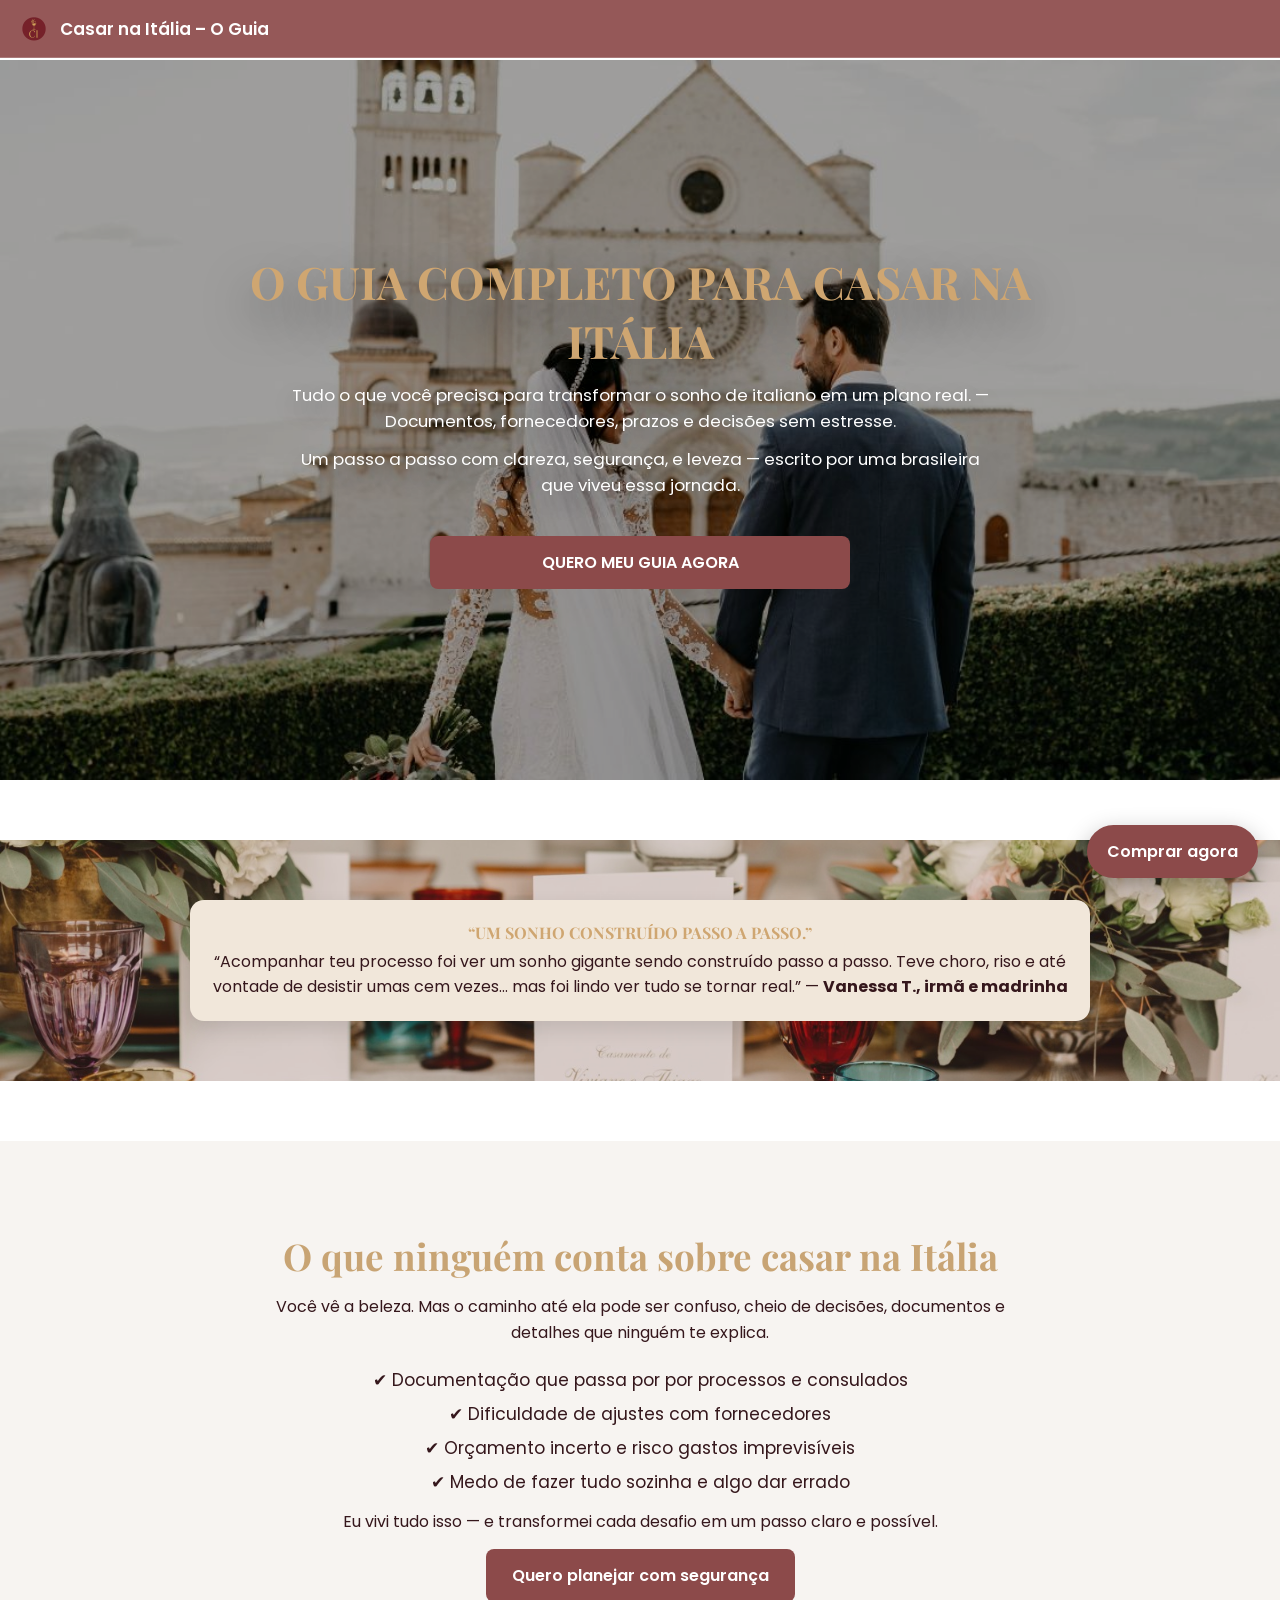
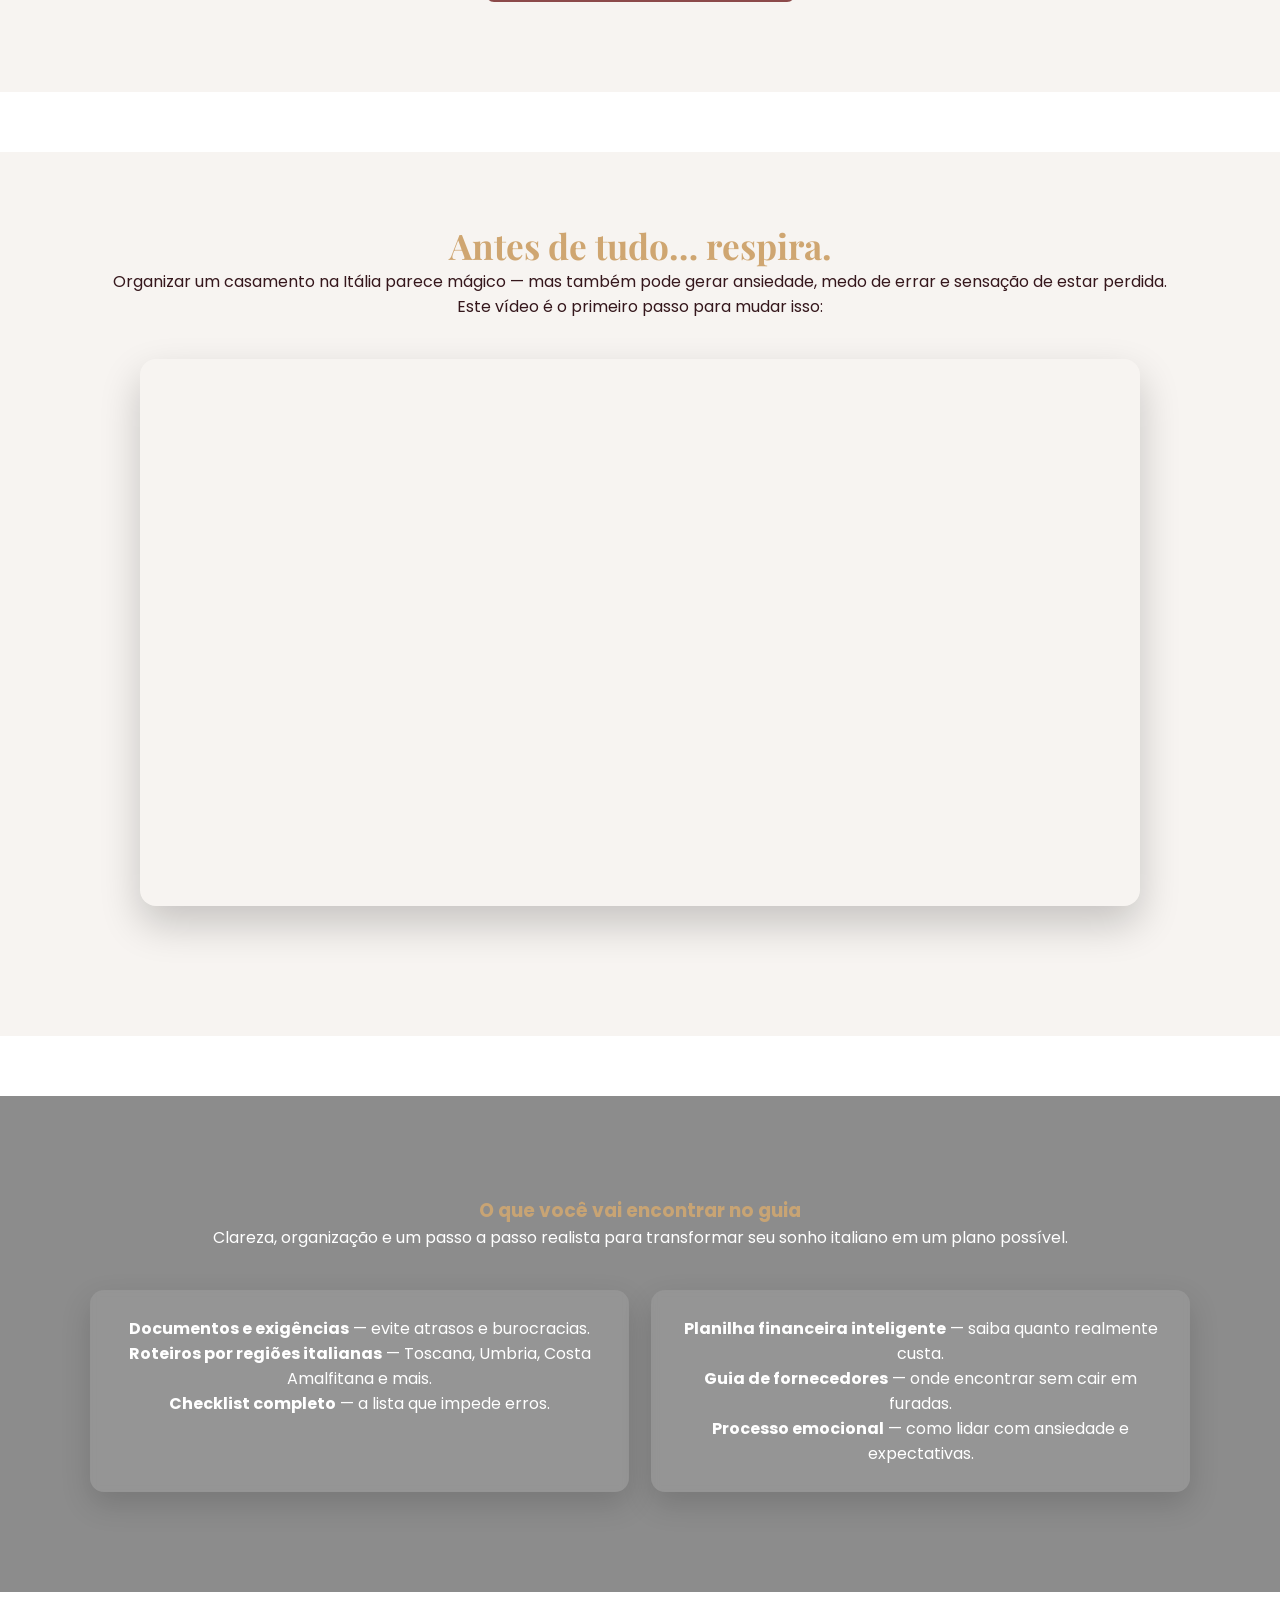
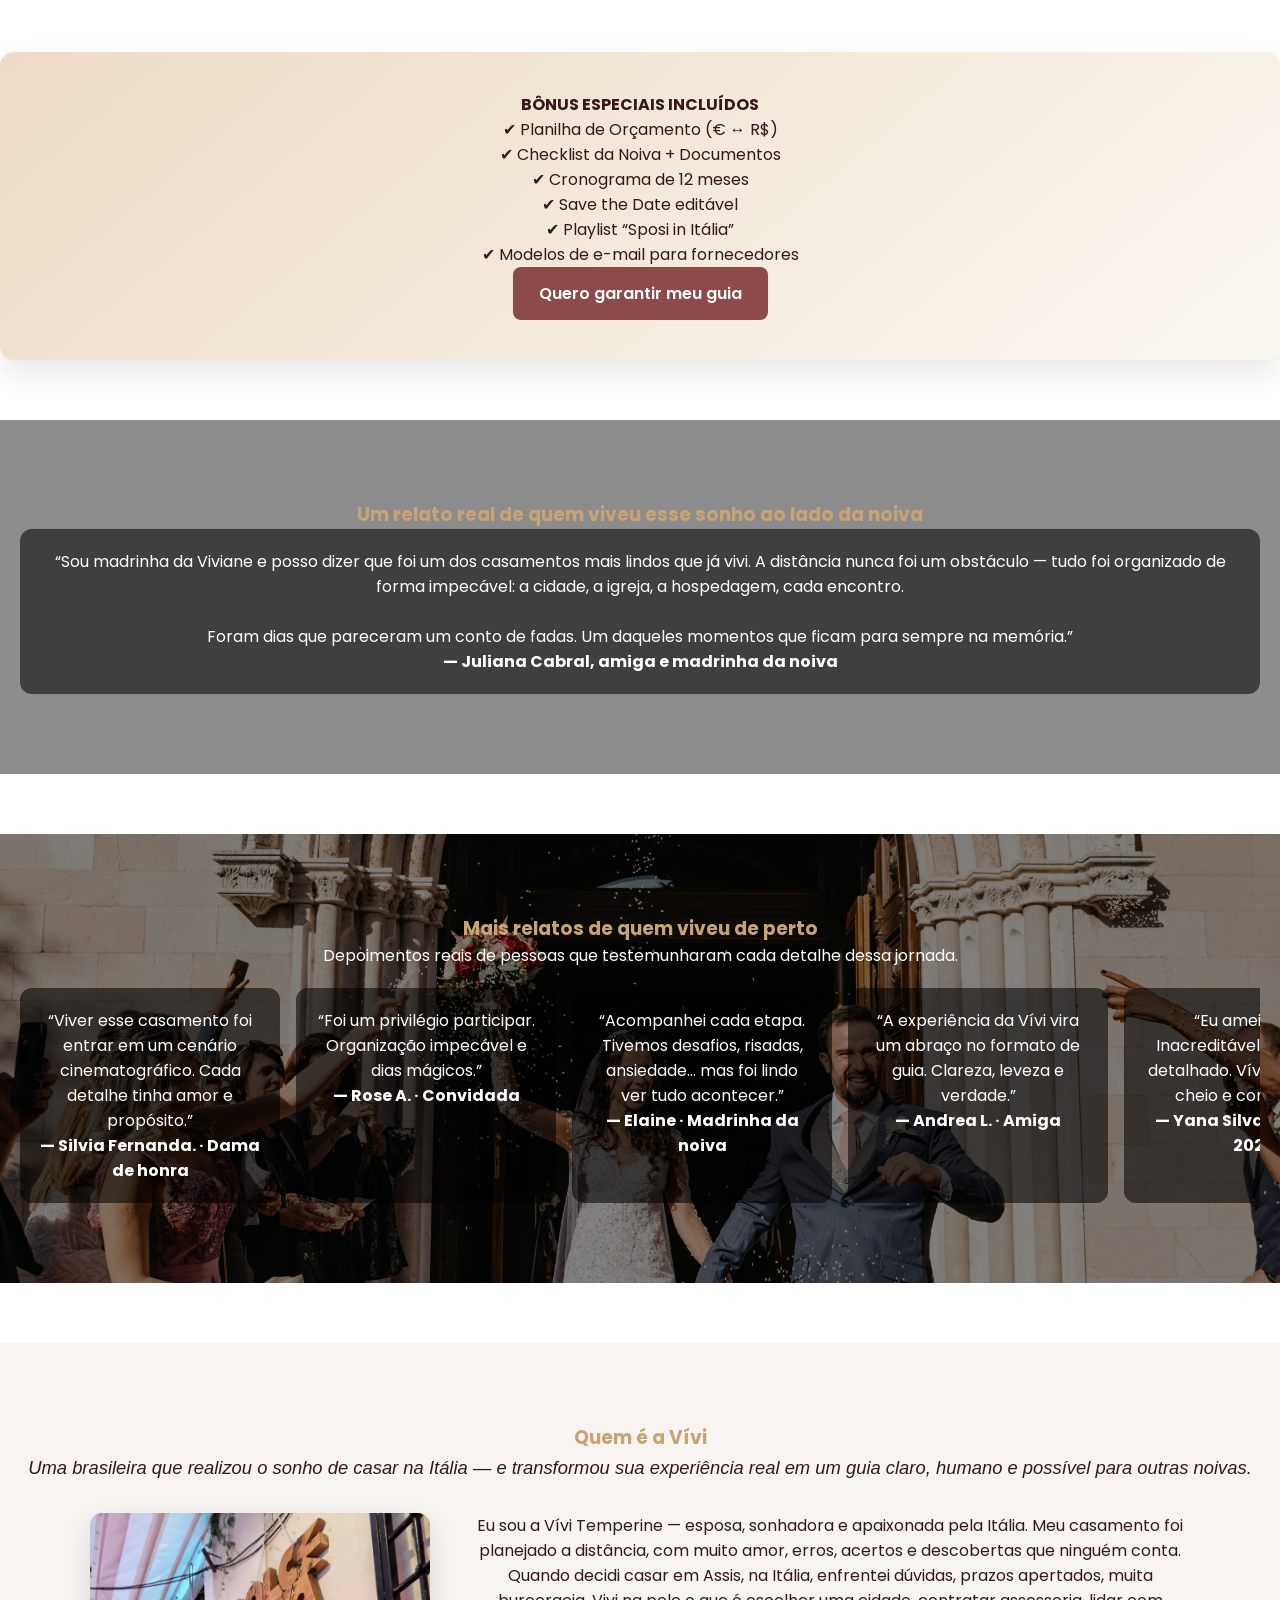
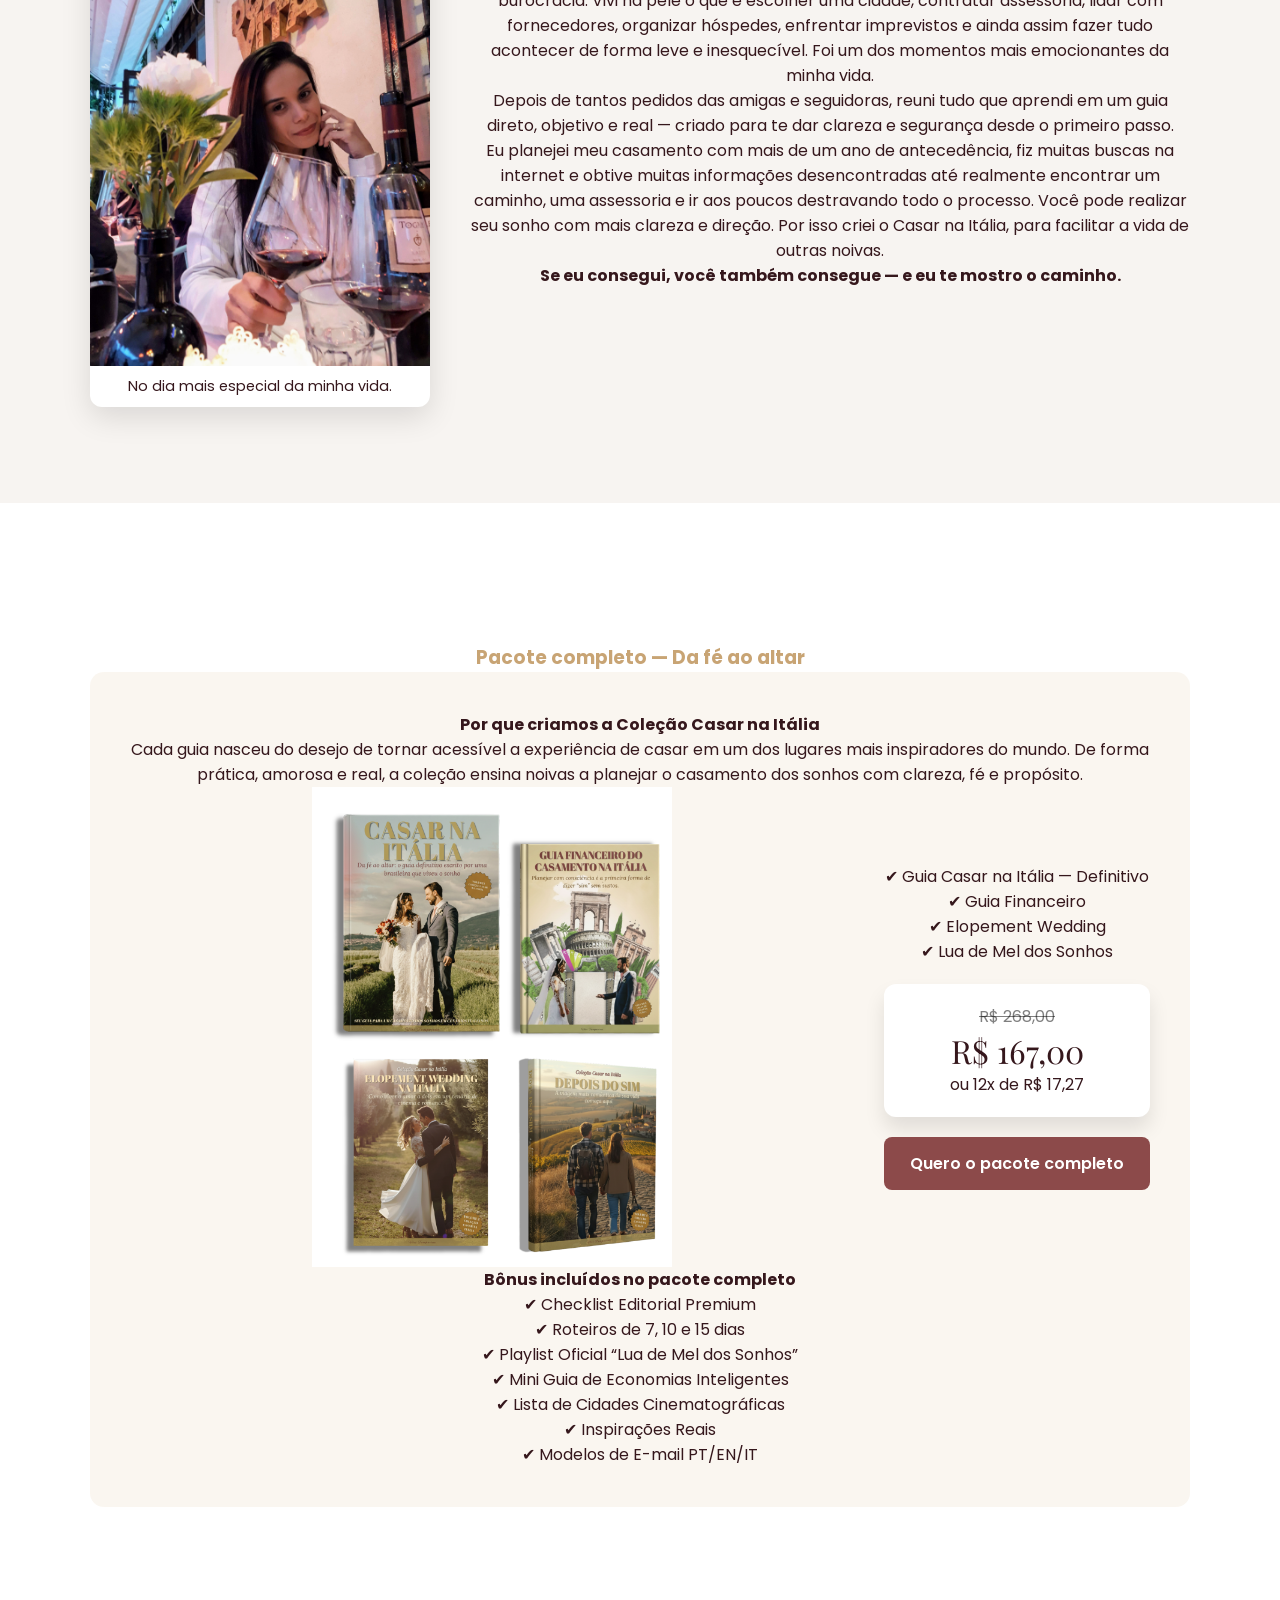
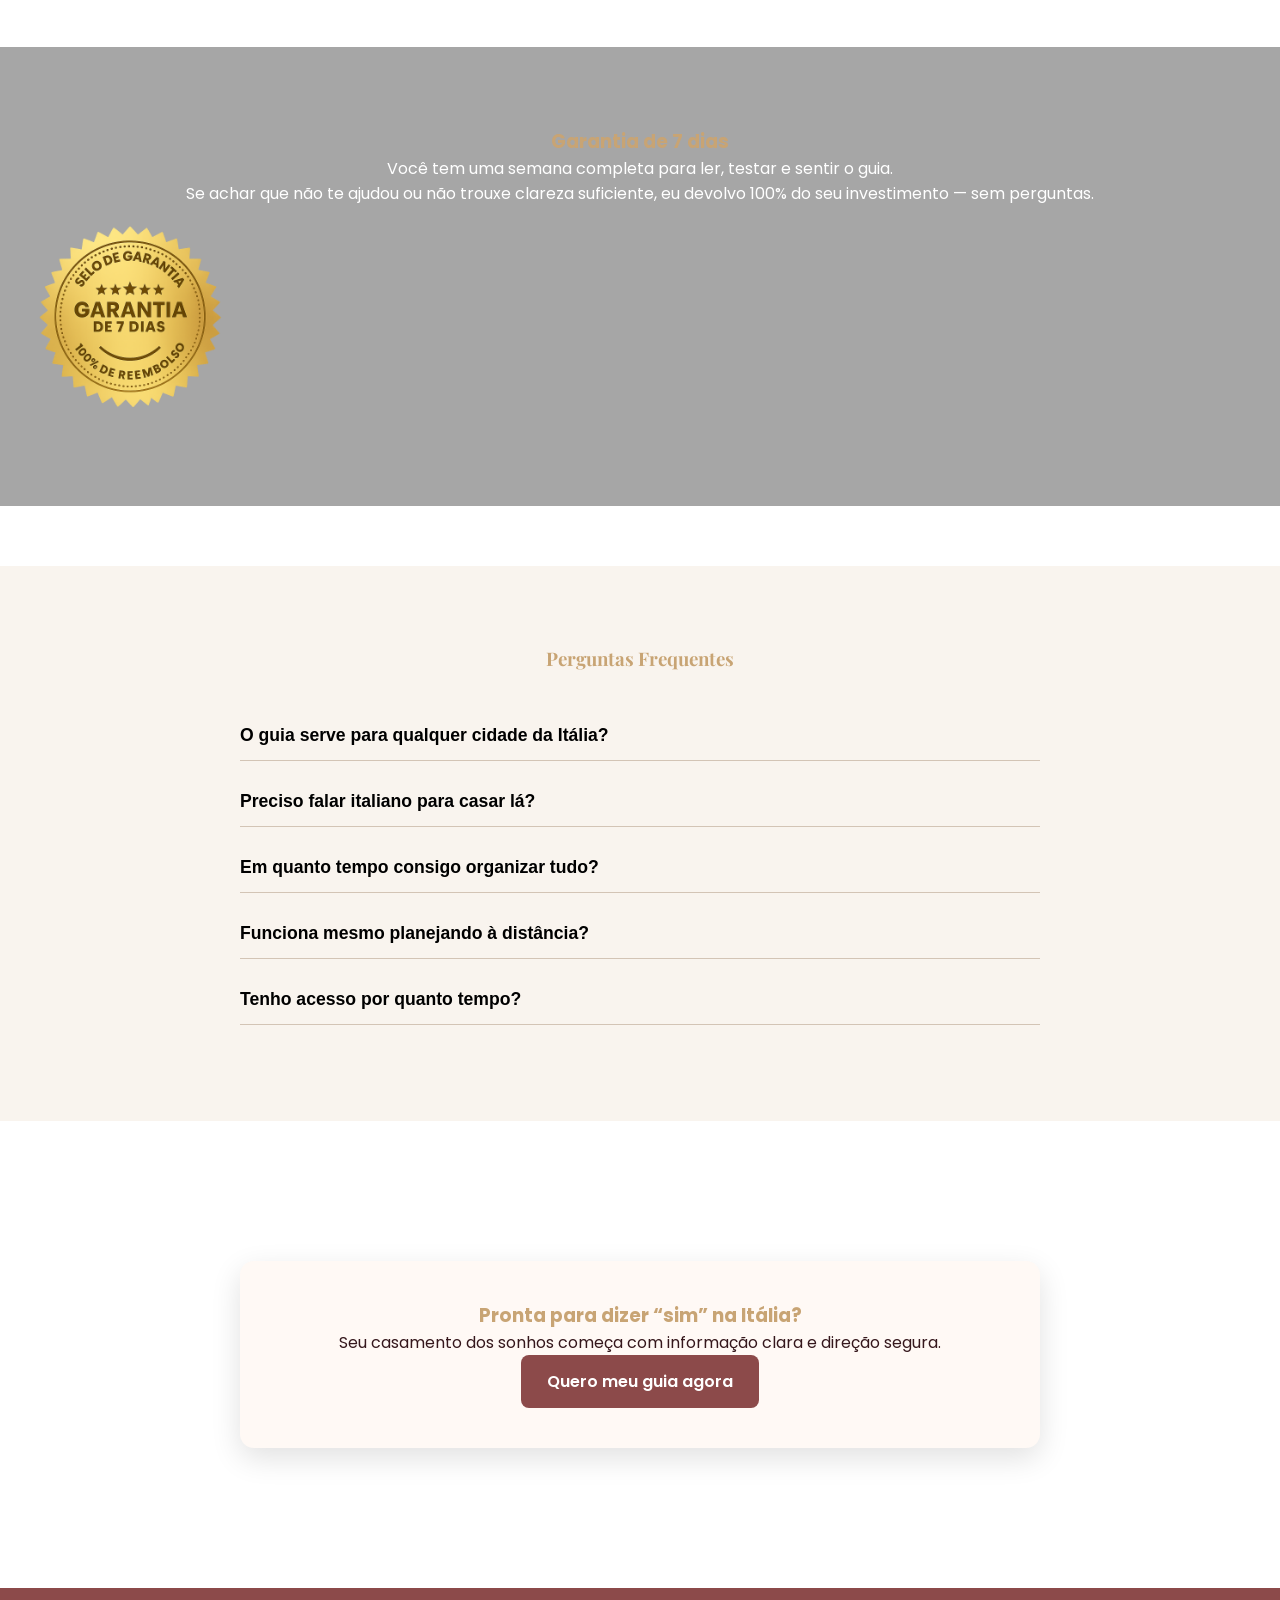
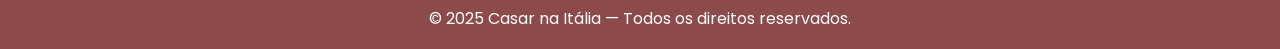
==== commit afdaa3d3: "Update index.html" ====
--- a/index.html
+++ b/index.html
@@ -51,8 +51,8 @@
 <section class="hero" style="background-image: url('images/og-image.jpg');">
   <div class="hero-content">
     <h1>O GUIA COMPLETO PARA CASAR NA ITÁLIA</h1>
-    <p class="hero-sub">Tudo o que você precisa para transformar o sonho de casar na Itália em um plano real.</p>
-    <p class="hero-sub2">Passo a passo com clareza, segurança, e leveza — escrito por uma brasileira que viveu essa jornada.</p>
+    <p class="hero-sub">Tudo o que você precisa para transformar o sonho de italiano em um plano real.  — Documentos, fornecedores, prazos e decisões sem estresse.</p>
+    <p class="hero-sub2"> Um passo a passo com clareza, segurança, e leveza — escrito por uma brasileira que viveu essa jornada.</p>
     <a href="#oferta" class="btn hero-btn">QUERO MEU GUIA AGORA</a>
   </div>
 </section>
@@ -392,3 +392,4 @@
 
 
 
+
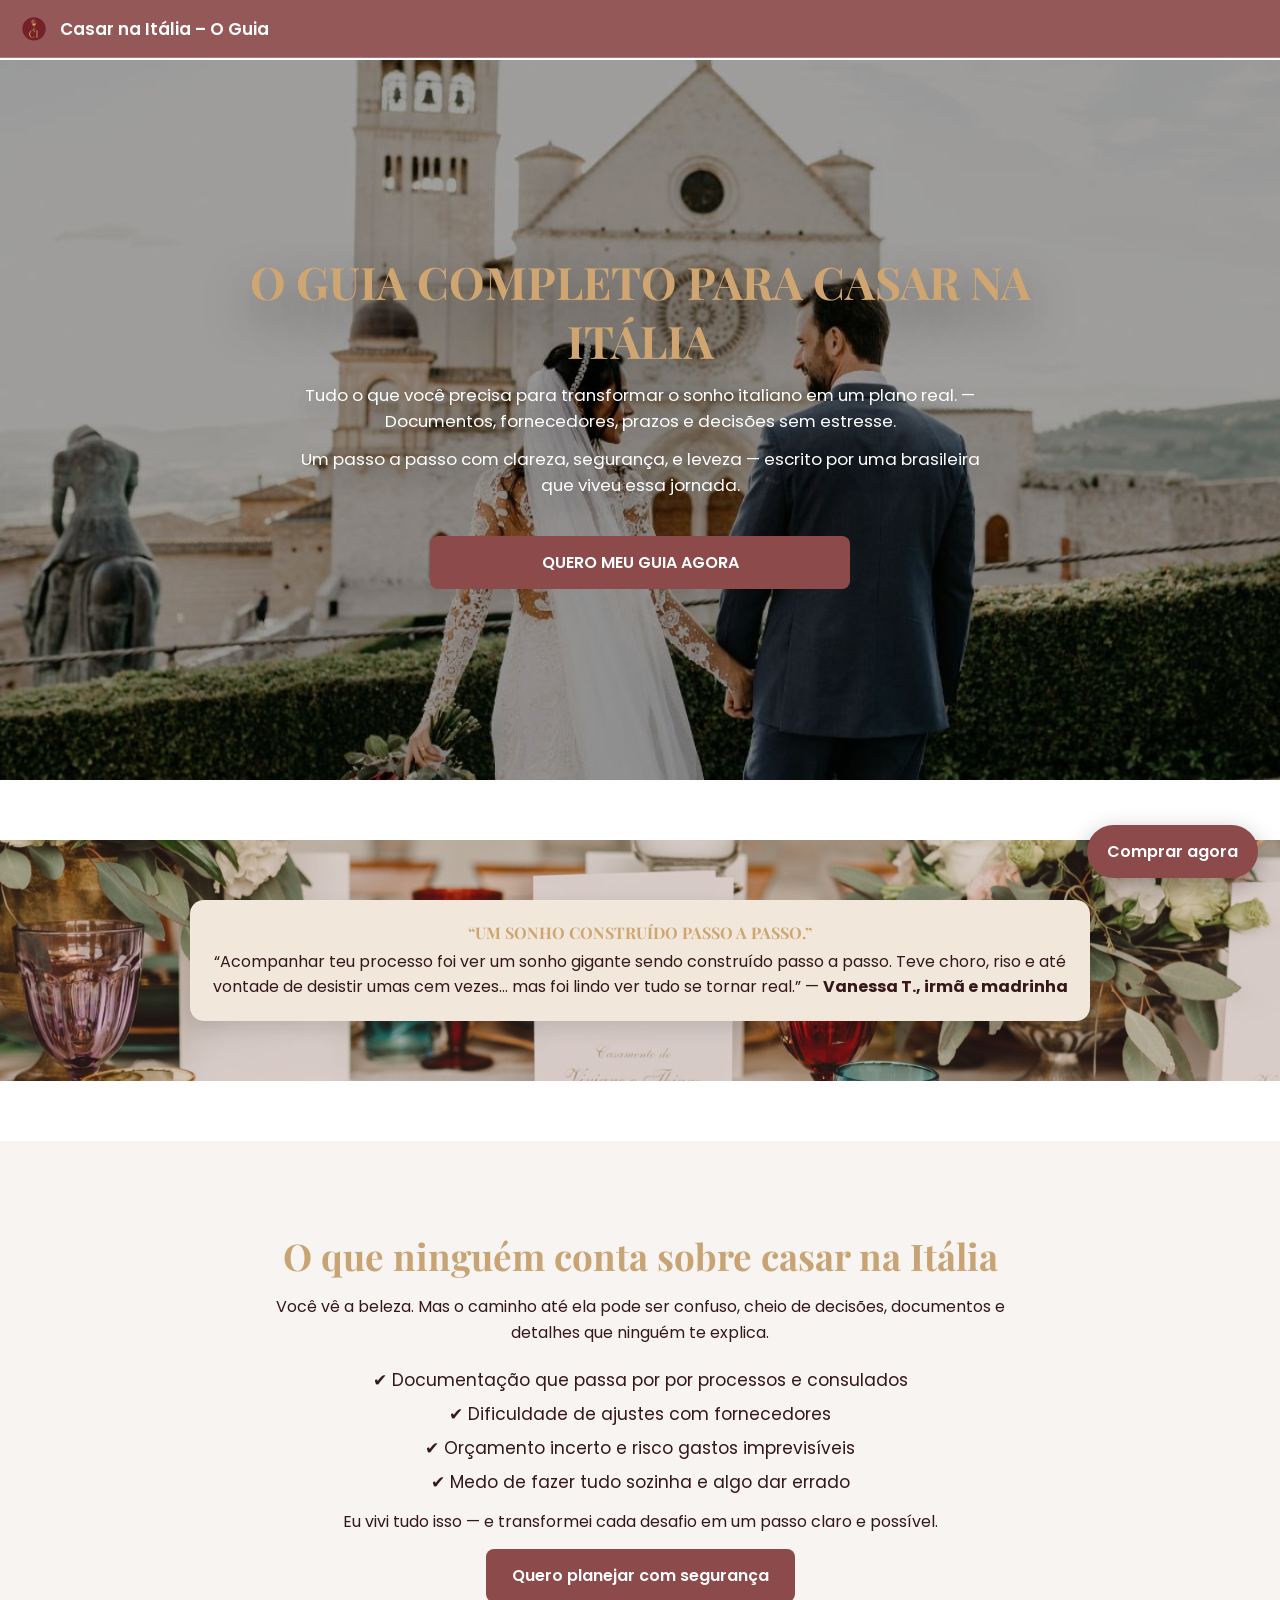
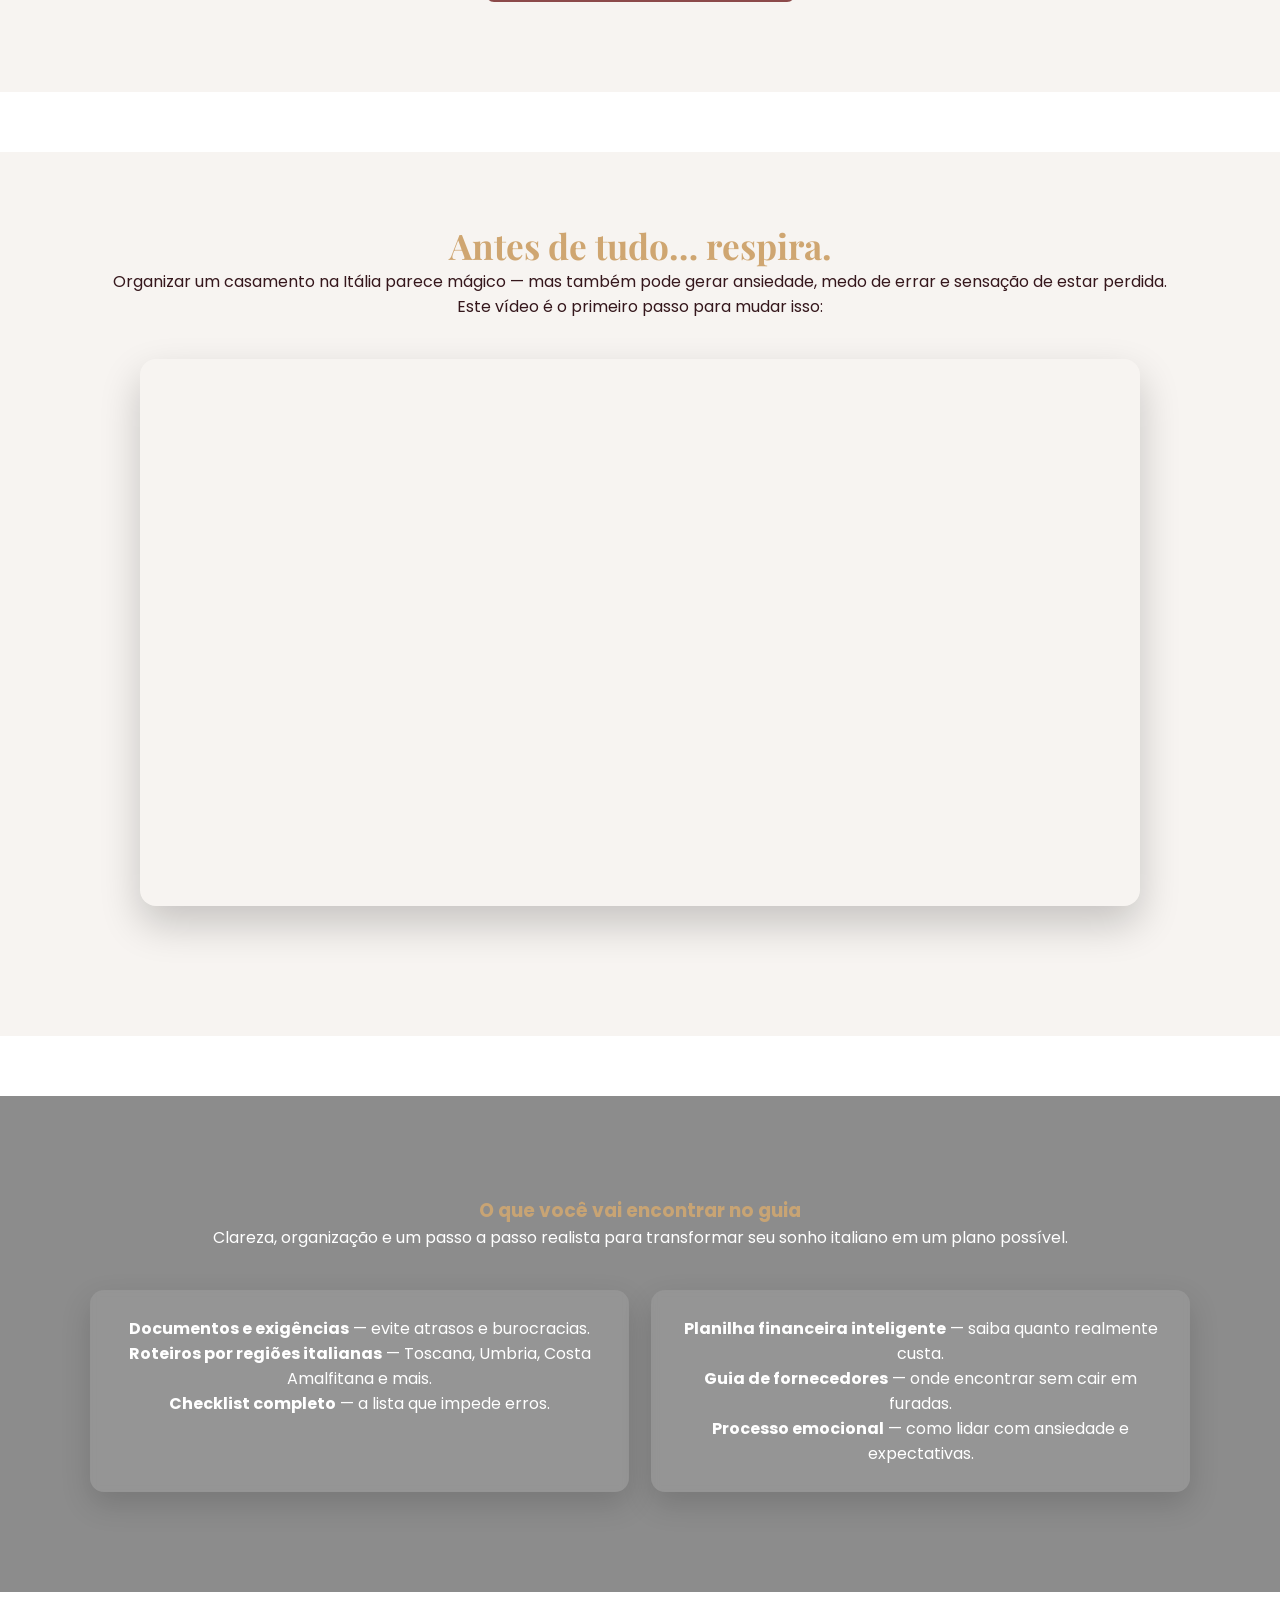
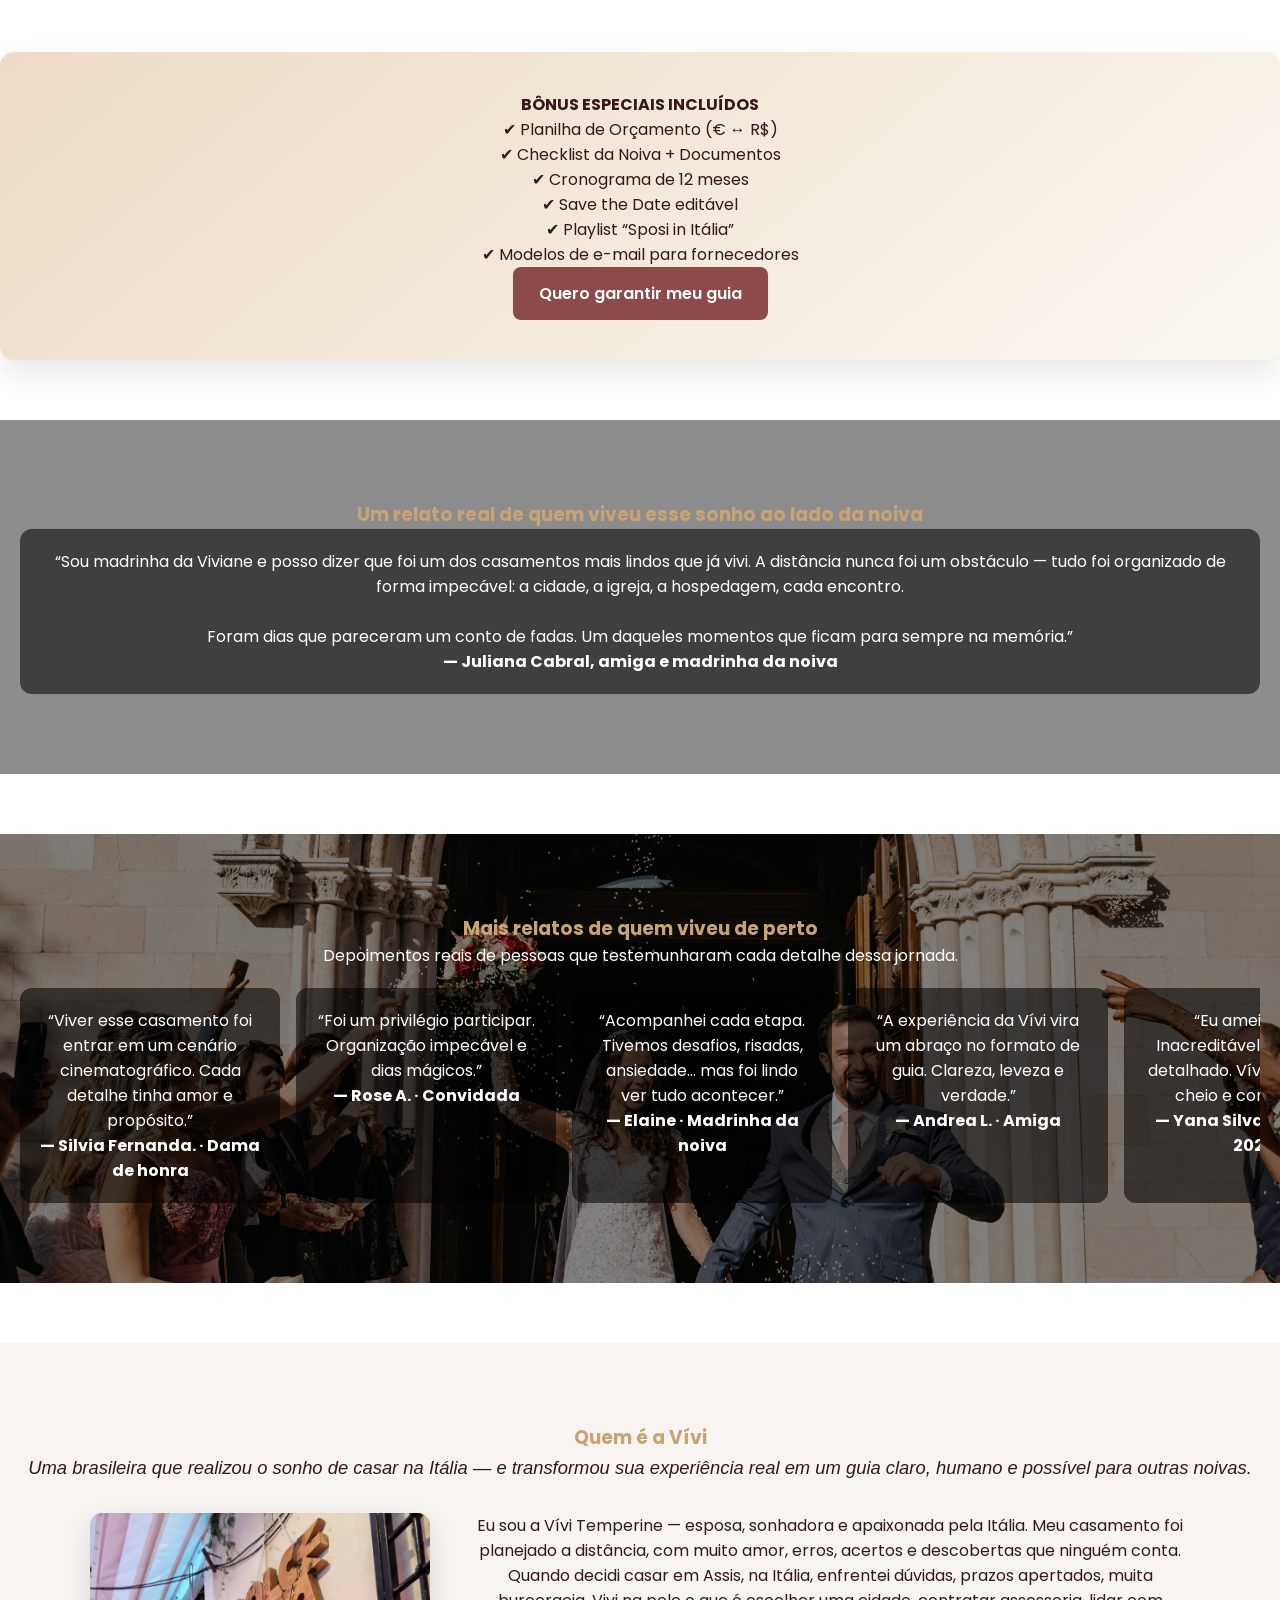
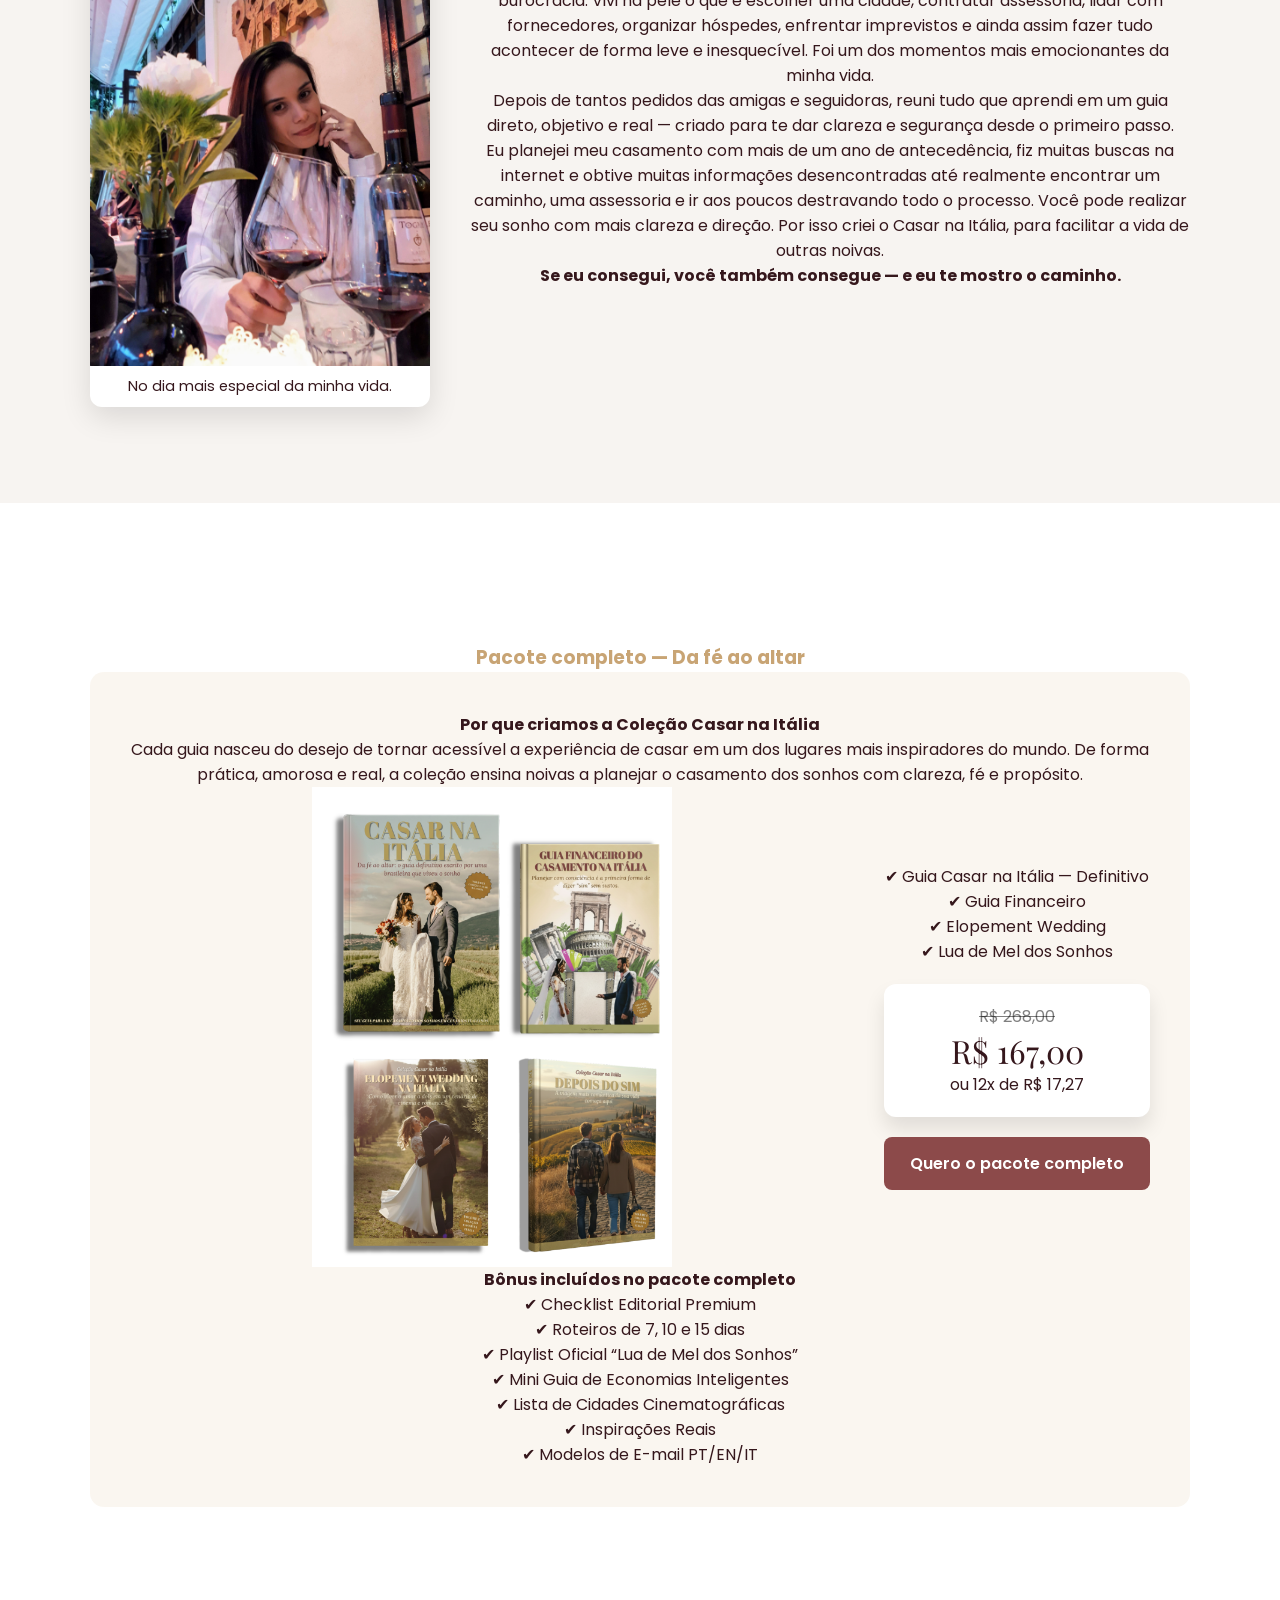
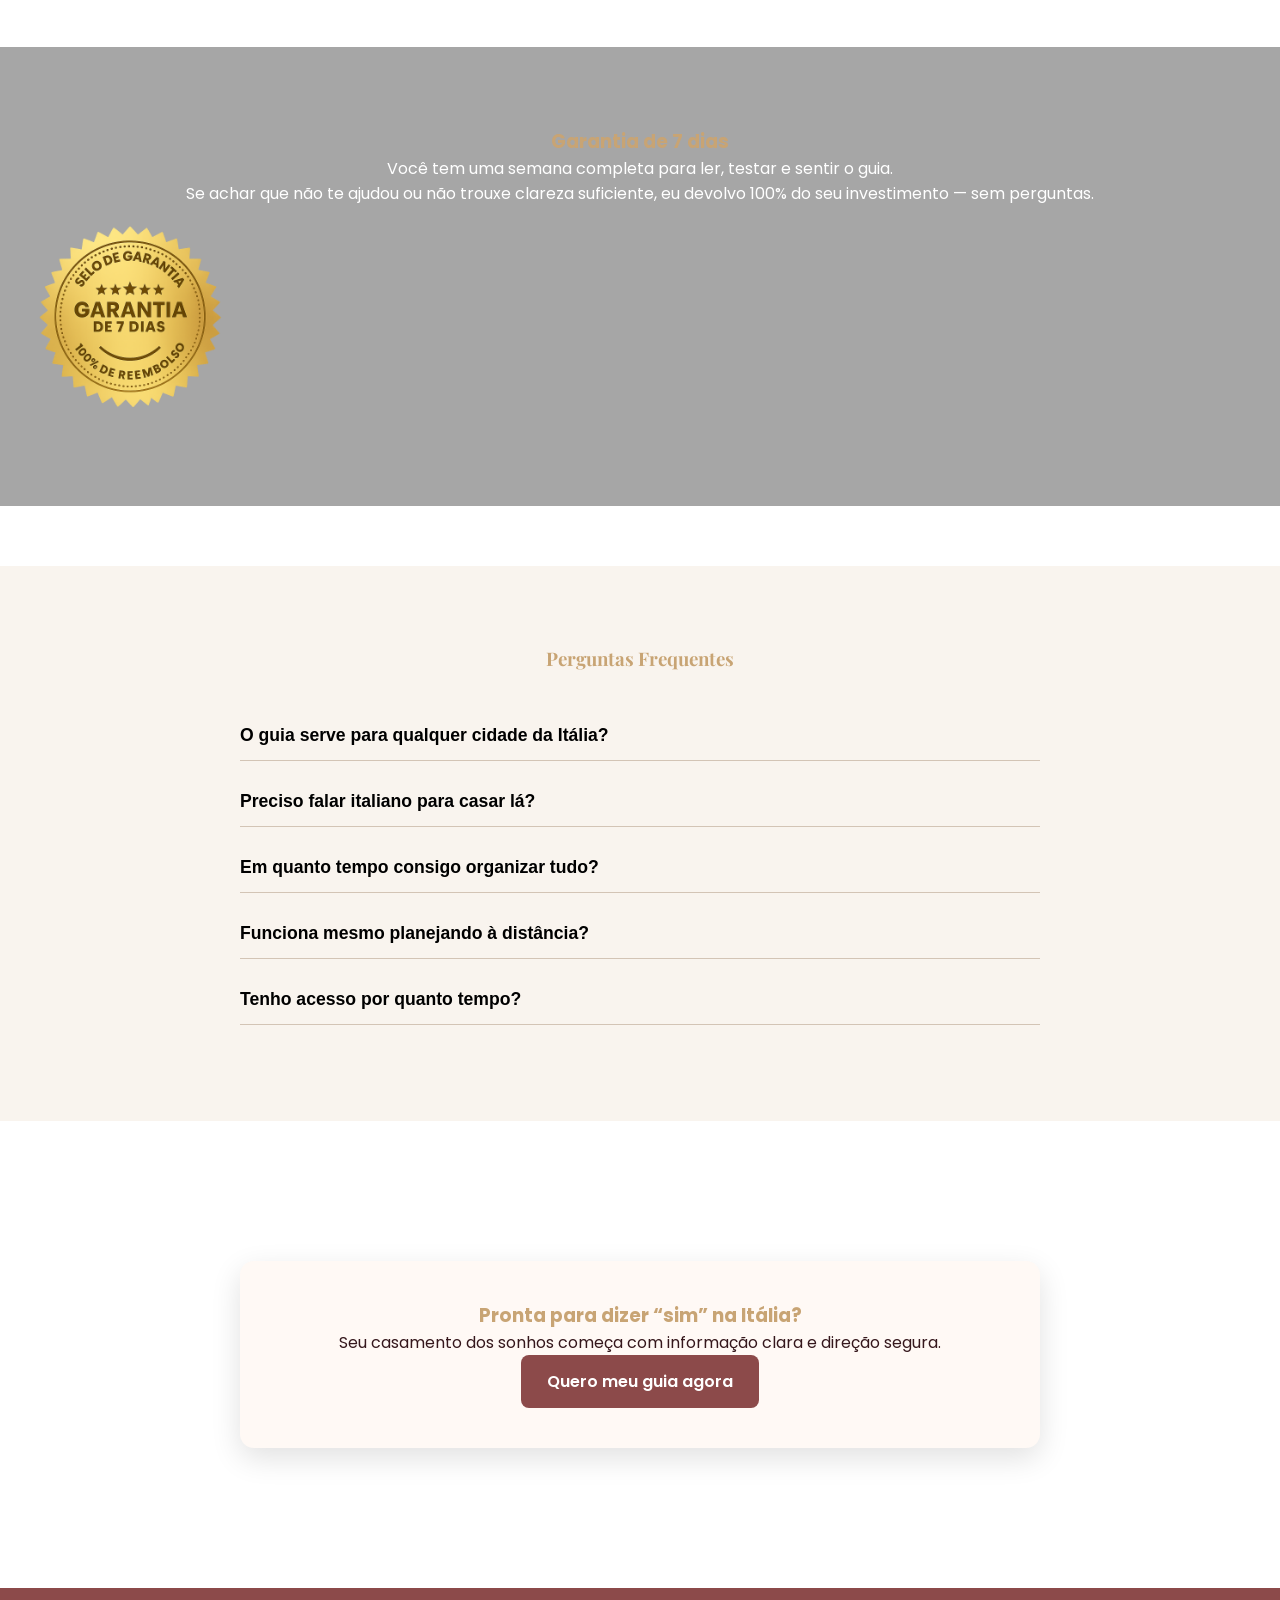
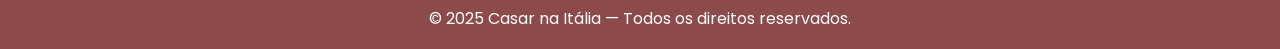
==== commit 362a8415: "Update index.html" ====
--- a/index.html
+++ b/index.html
@@ -51,7 +51,7 @@
 <section class="hero" style="background-image: url('images/og-image.jpg');">
   <div class="hero-content">
     <h1>O GUIA COMPLETO PARA CASAR NA ITÁLIA</h1>
-    <p class="hero-sub">Tudo o que você precisa para transformar o sonho de italiano em um plano real.  — Documentos, fornecedores, prazos e decisões sem estresse.</p>
+    <p class="hero-sub">Tudo o que você precisa para transformar o sonho italiano em um plano real.  — Documentos, fornecedores, prazos e decisões sem estresse.</p>
     <p class="hero-sub2"> Um passo a passo com clareza, segurança, e leveza — escrito por uma brasileira que viveu essa jornada.</p>
     <a href="#oferta" class="btn hero-btn">QUERO MEU GUIA AGORA</a>
   </div>
@@ -62,7 +62,8 @@
   <div class="sp-grid">
     <div class="sp-item">
       <h4>“UM SONHO CONSTRUÍDO PASSO A  PASSO.”</h4>
-      <p>“Acompanhar teu processo foi ver um sonho gigante sendo construído passo a passo. Teve choro, riso e até vontade de desistir umas cem vezes… mas foi lindo ver tudo se tornar real.” — <strong>Vanessa T., irmã e madrinha</strong></p>
+      <p>“Acompanhar teu processo foi ver um sonho gigante sendo construído passo a passo. Teve choro, riso e até vontade de desistir umas cem vezes… mas foi lindo ver tudo se tornar real.” — <strong> Vanessa T., irmã e madrinha</strong></p>
+    
     </div>
   </div>
 </section>
@@ -393,3 +394,5 @@
 
 
 
+
+
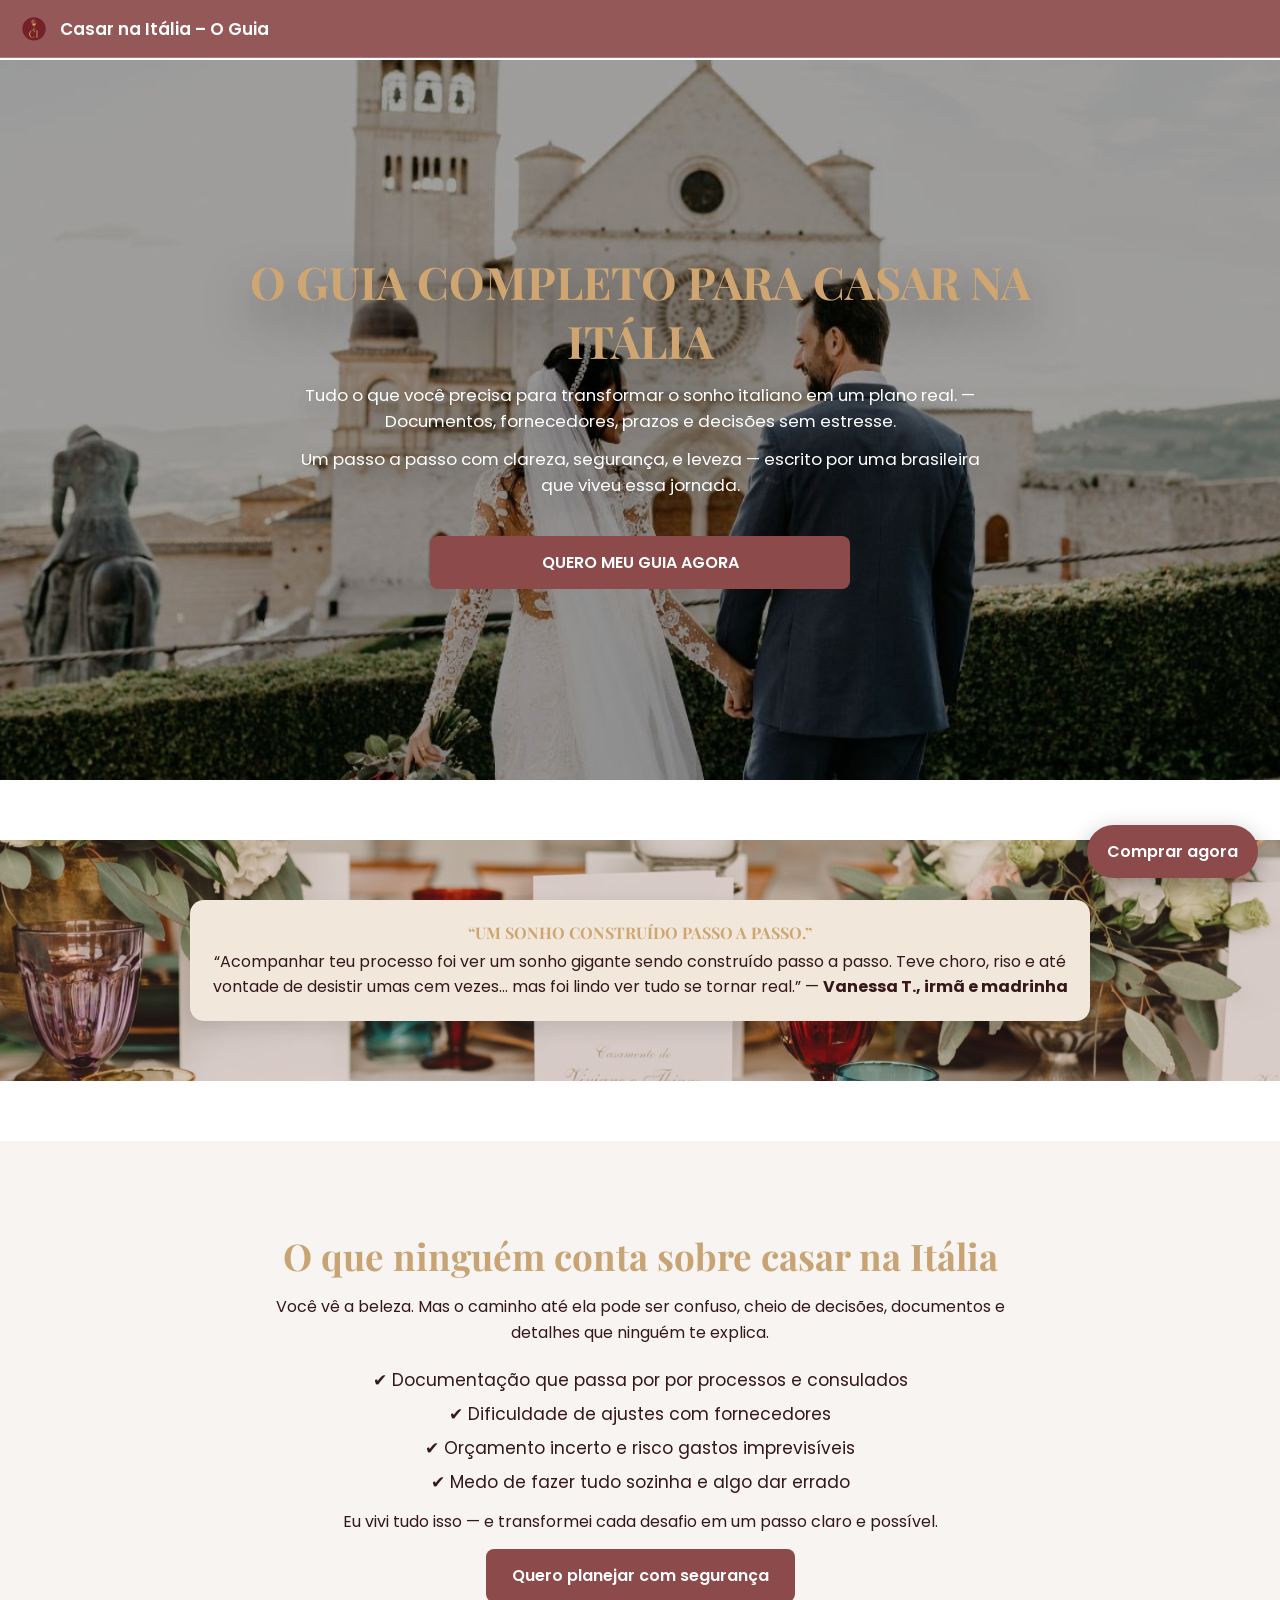
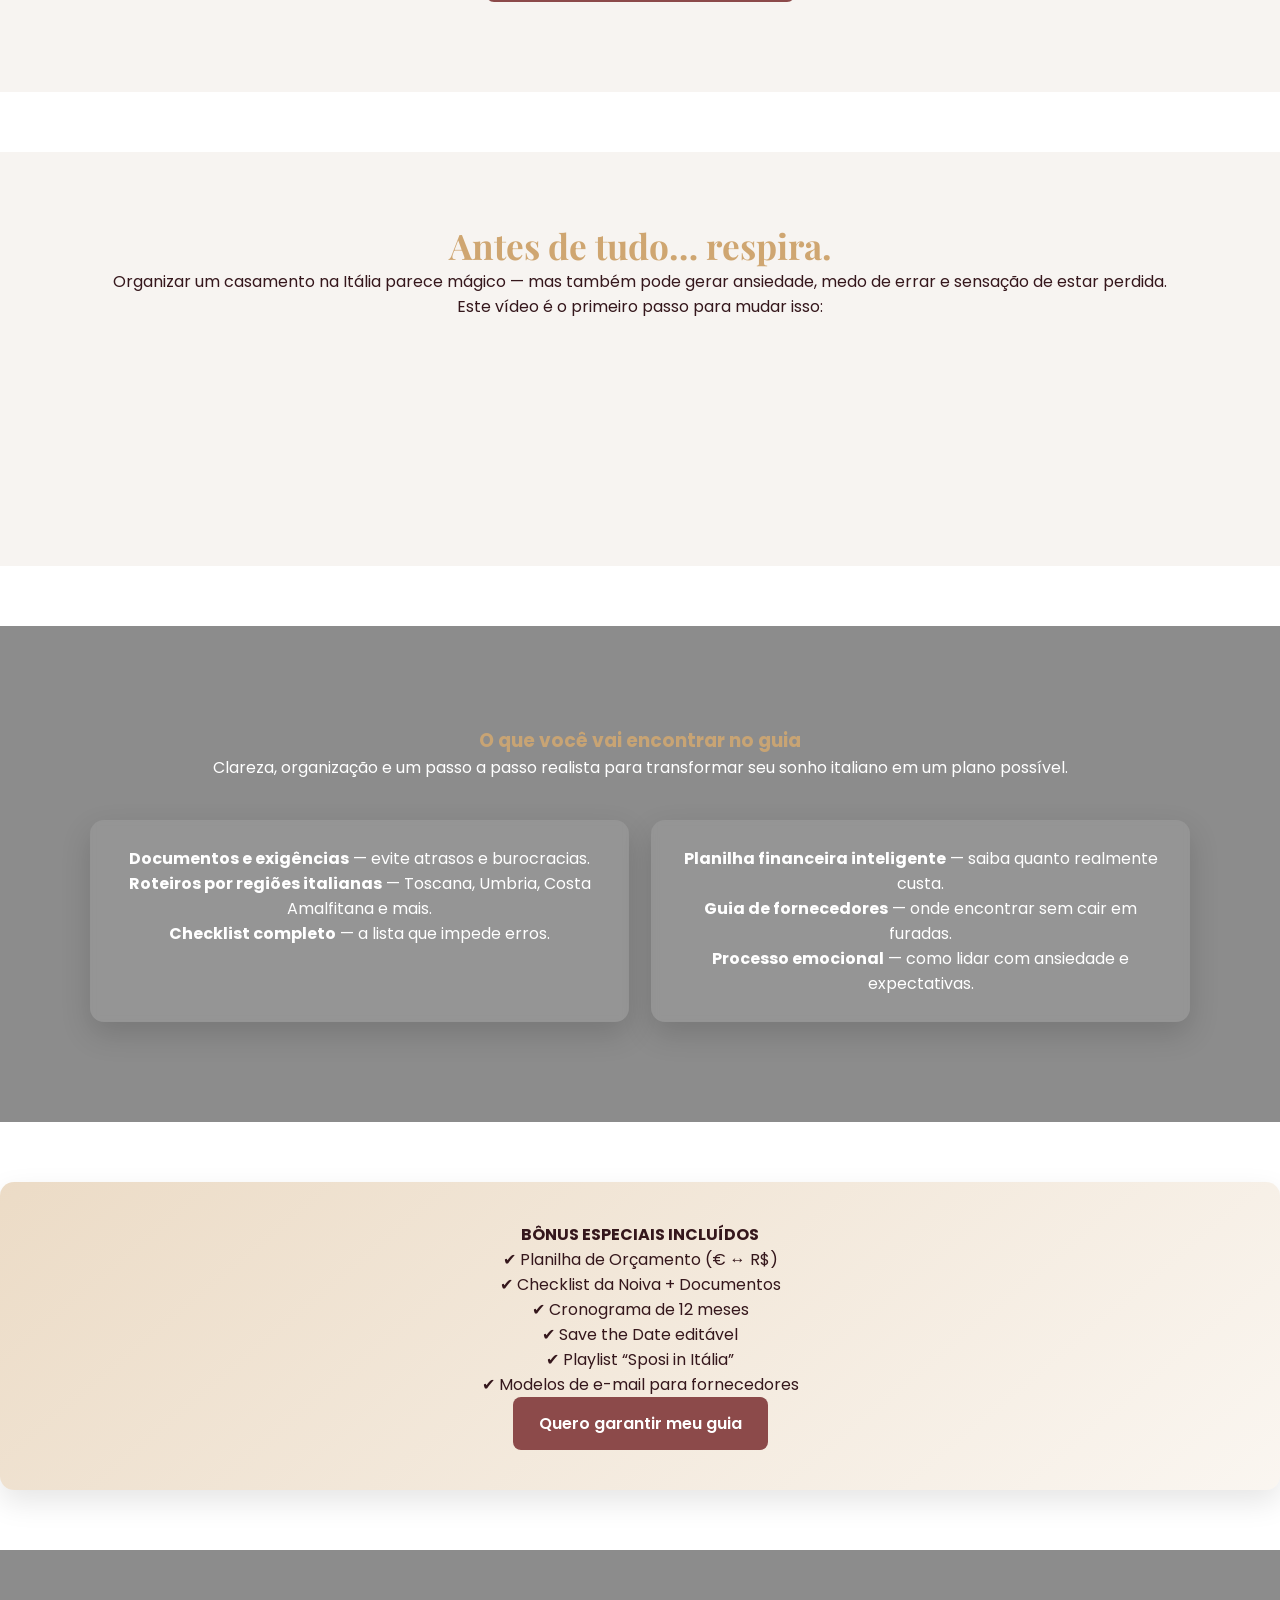
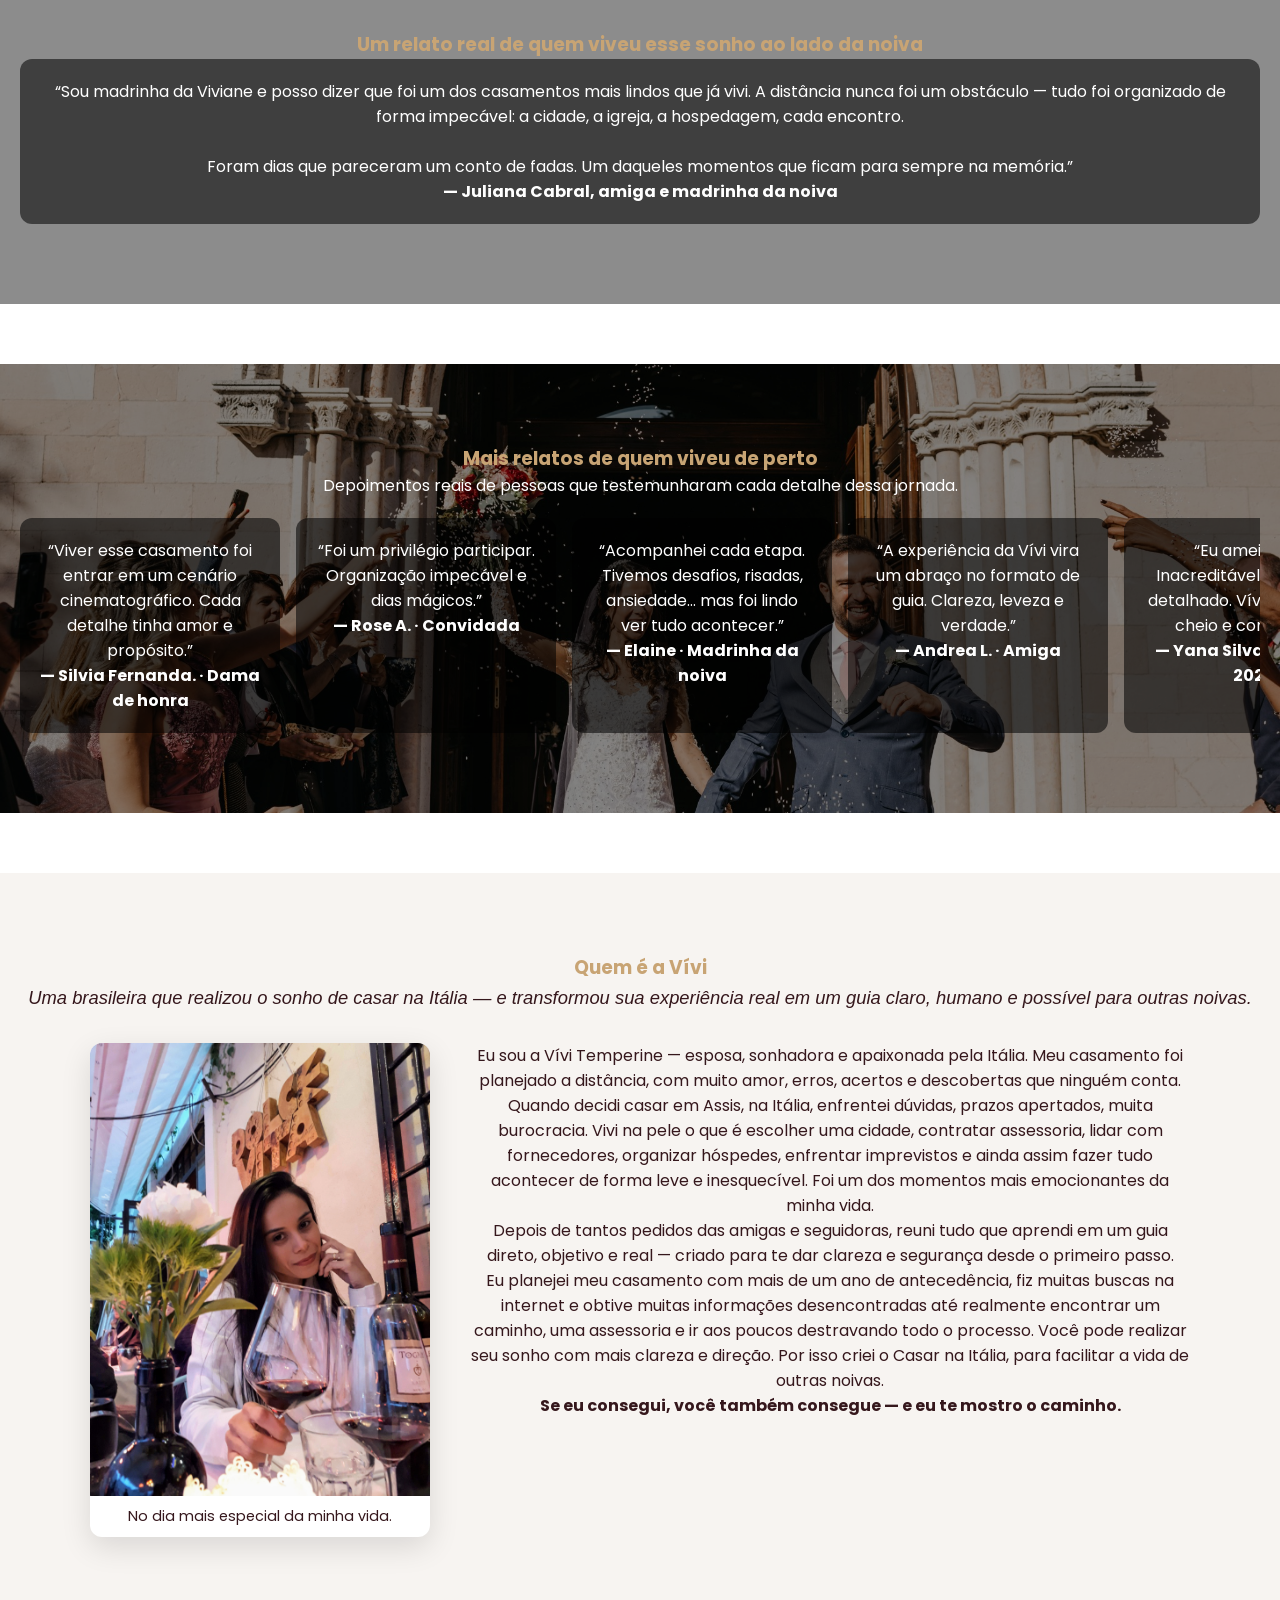
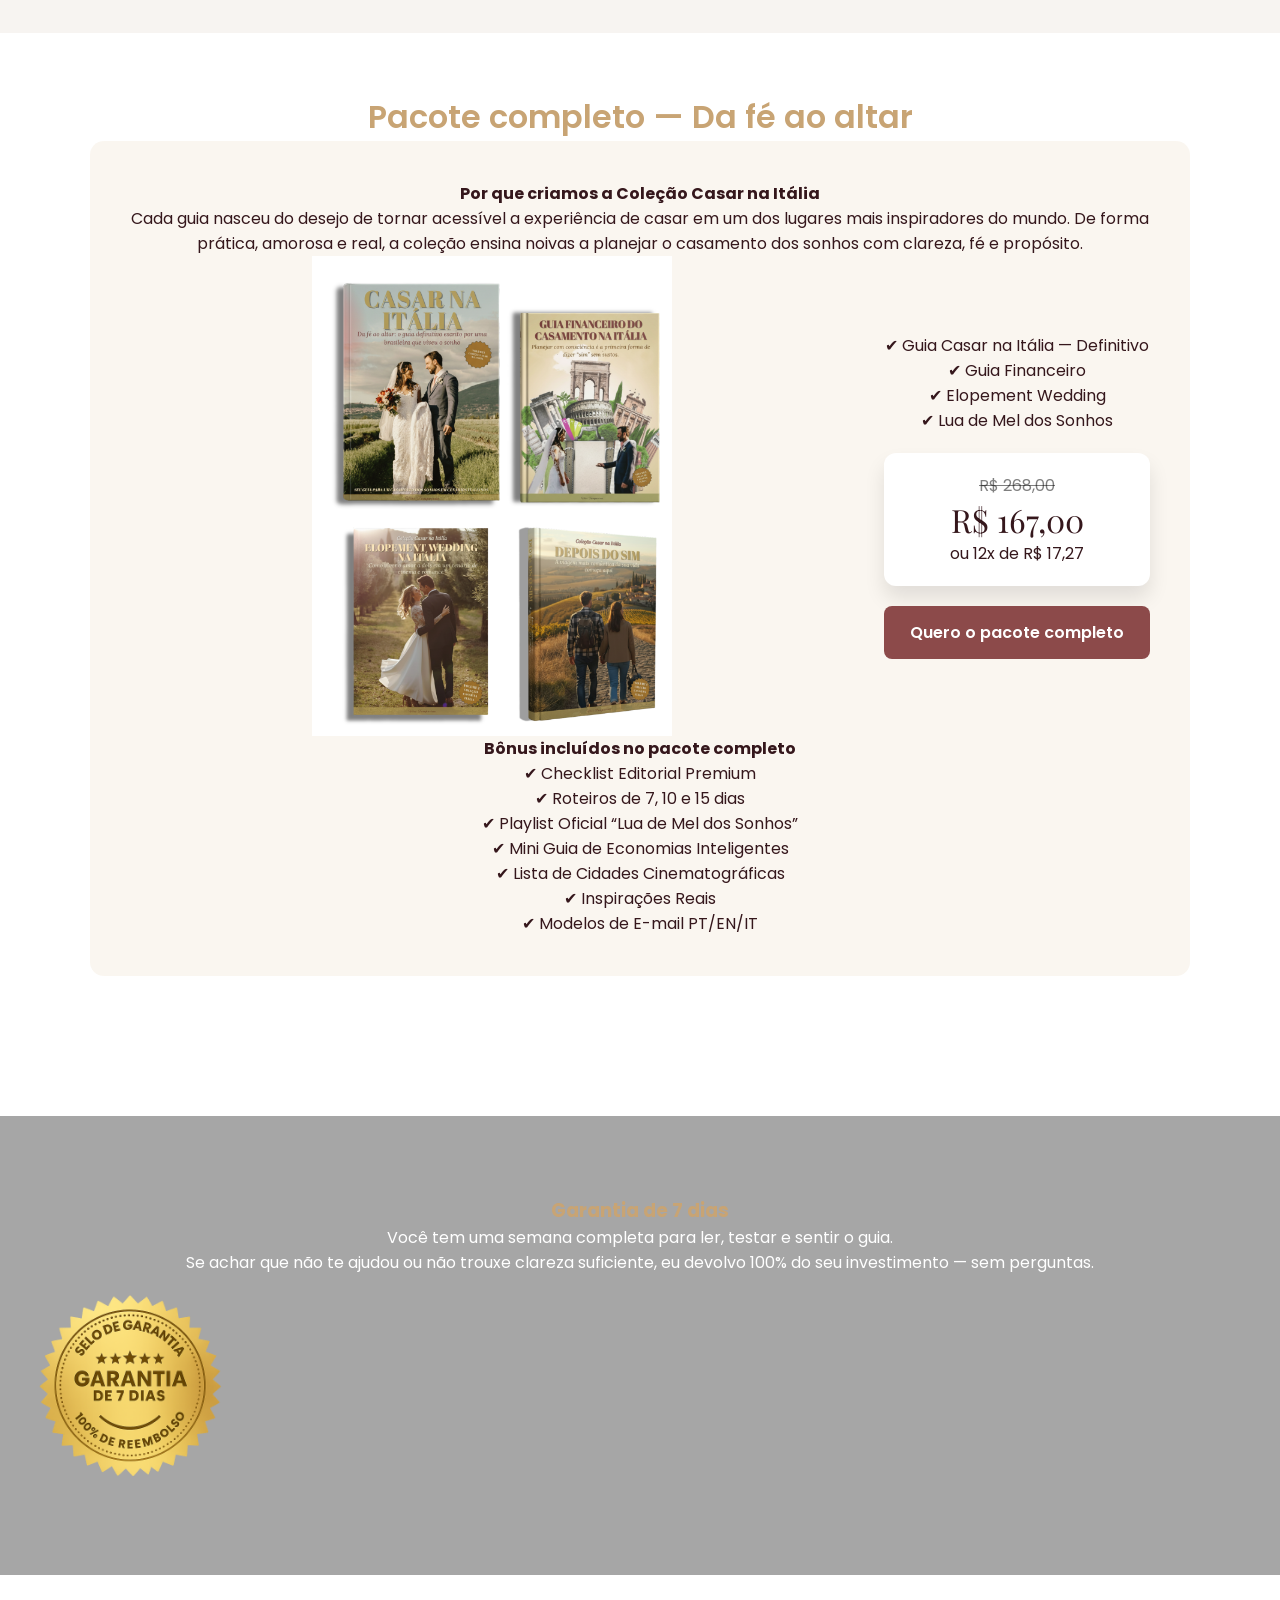
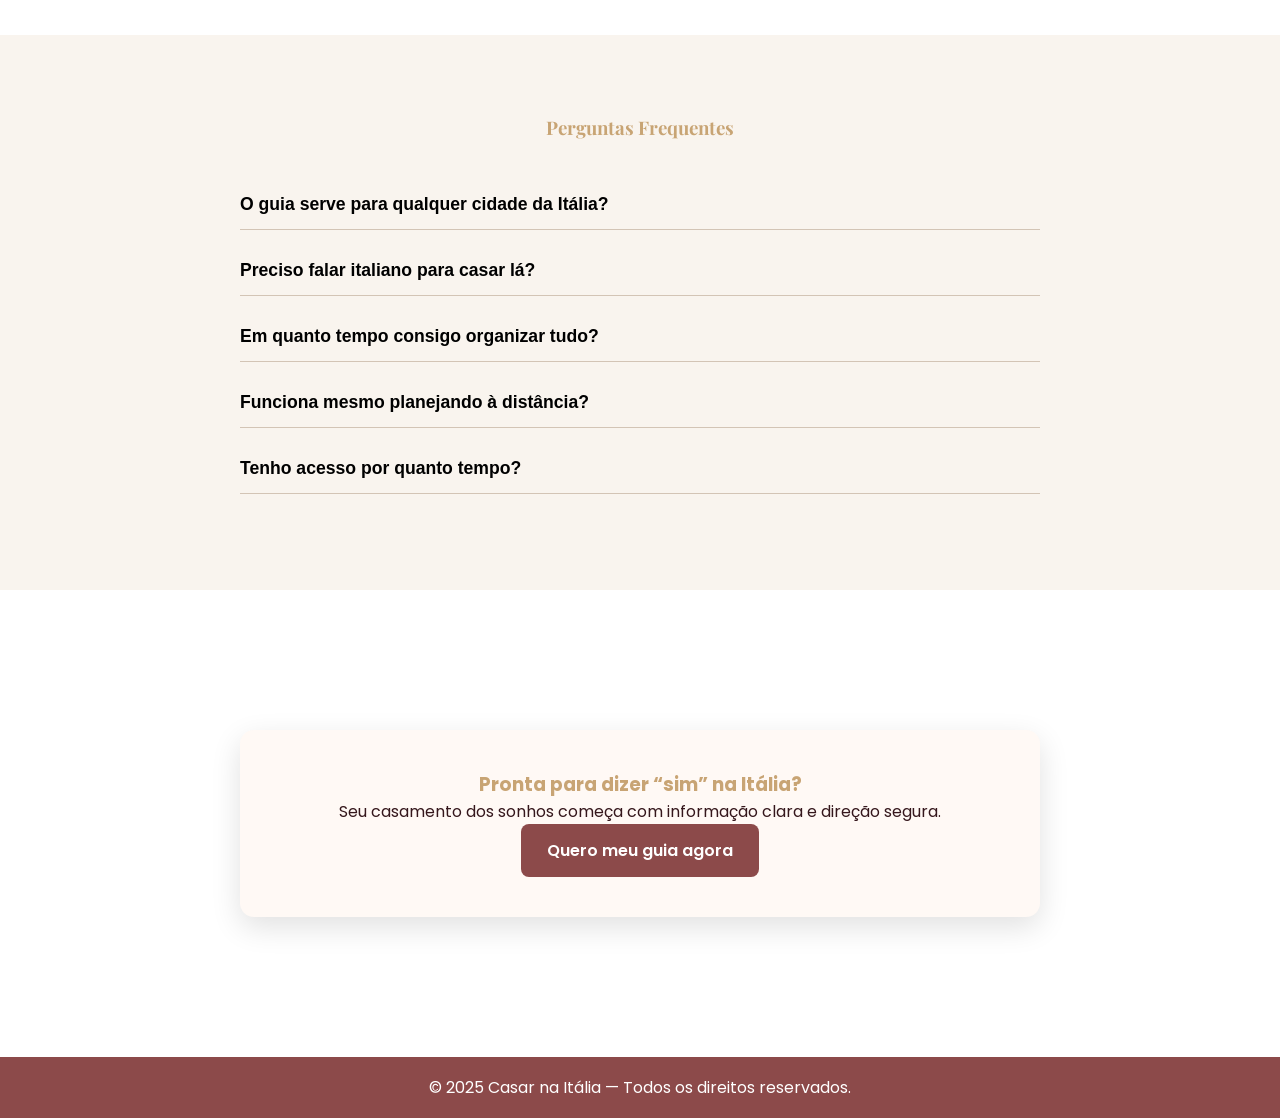
==== commit 3924741b: "Update index.html" ====
--- a/index.html
+++ b/index.html
@@ -99,13 +99,17 @@
     <p class="video-lead">Organizar um casamento na Itália parece mágico — mas também pode gerar ansiedade, medo de errar e sensação de estar perdida.</p>
     <p class="video-lead">Este vídeo é o primeiro passo para mudar isso:</p>
 
-    <div class="video-block">
-      <iframe src="https://www.youtube.com/embed/UVlCHu1g1xE"
-              title="Vídeo — Casar na Itália"
-              frameborder="0"
-              allow="accelerometer; autoplay; clipboard-write; encrypted-media; gyroscope; picture-in-picture; web-share"
-              allowfullscreen></iframe>
-    </div>
+    <!-- NOVO BLOCO ANDROID-FIX -->
+    <div class="video-wrapper">
+      <iframe
+        src="https://www.youtube.com/embed/UVlCHu1g1xE?rel=0"
+        title="Vídeo — Casar na Itália"
+        frameborder="0"
+        allow="accelerometer; autoplay; clipboard-write; encrypted-media; gyroscope; picture-in-picture; web-share"
+        allowfullscreen>
+      </iframe>
+    </div>
+
   </div>
 </section>
 
@@ -396,3 +400,4 @@
 
 
 
+
--- a/style.css
+++ b/style.css
@@ -695,6 +695,19 @@
 ul li::before {
     content: "" !important; /* remove qualquer marcador nativo */
 }
-
-
-
+/* Aumentar título do pacote completo */
+.package-section h3 {
+    font-size: 32px !important;
+    font-weight: 600 !important;
+    color: #C8A474 !important;
+    text-align: center !important;
+}
+/* Reduzir espaço antes da seção do pacote */
+.package-section {
+    margin-top: -20px !important; /* Aproxima o bloco superior */
+    padding-top: 20px !important; /* Mantém a elegância */
+}
+
+
+
+
